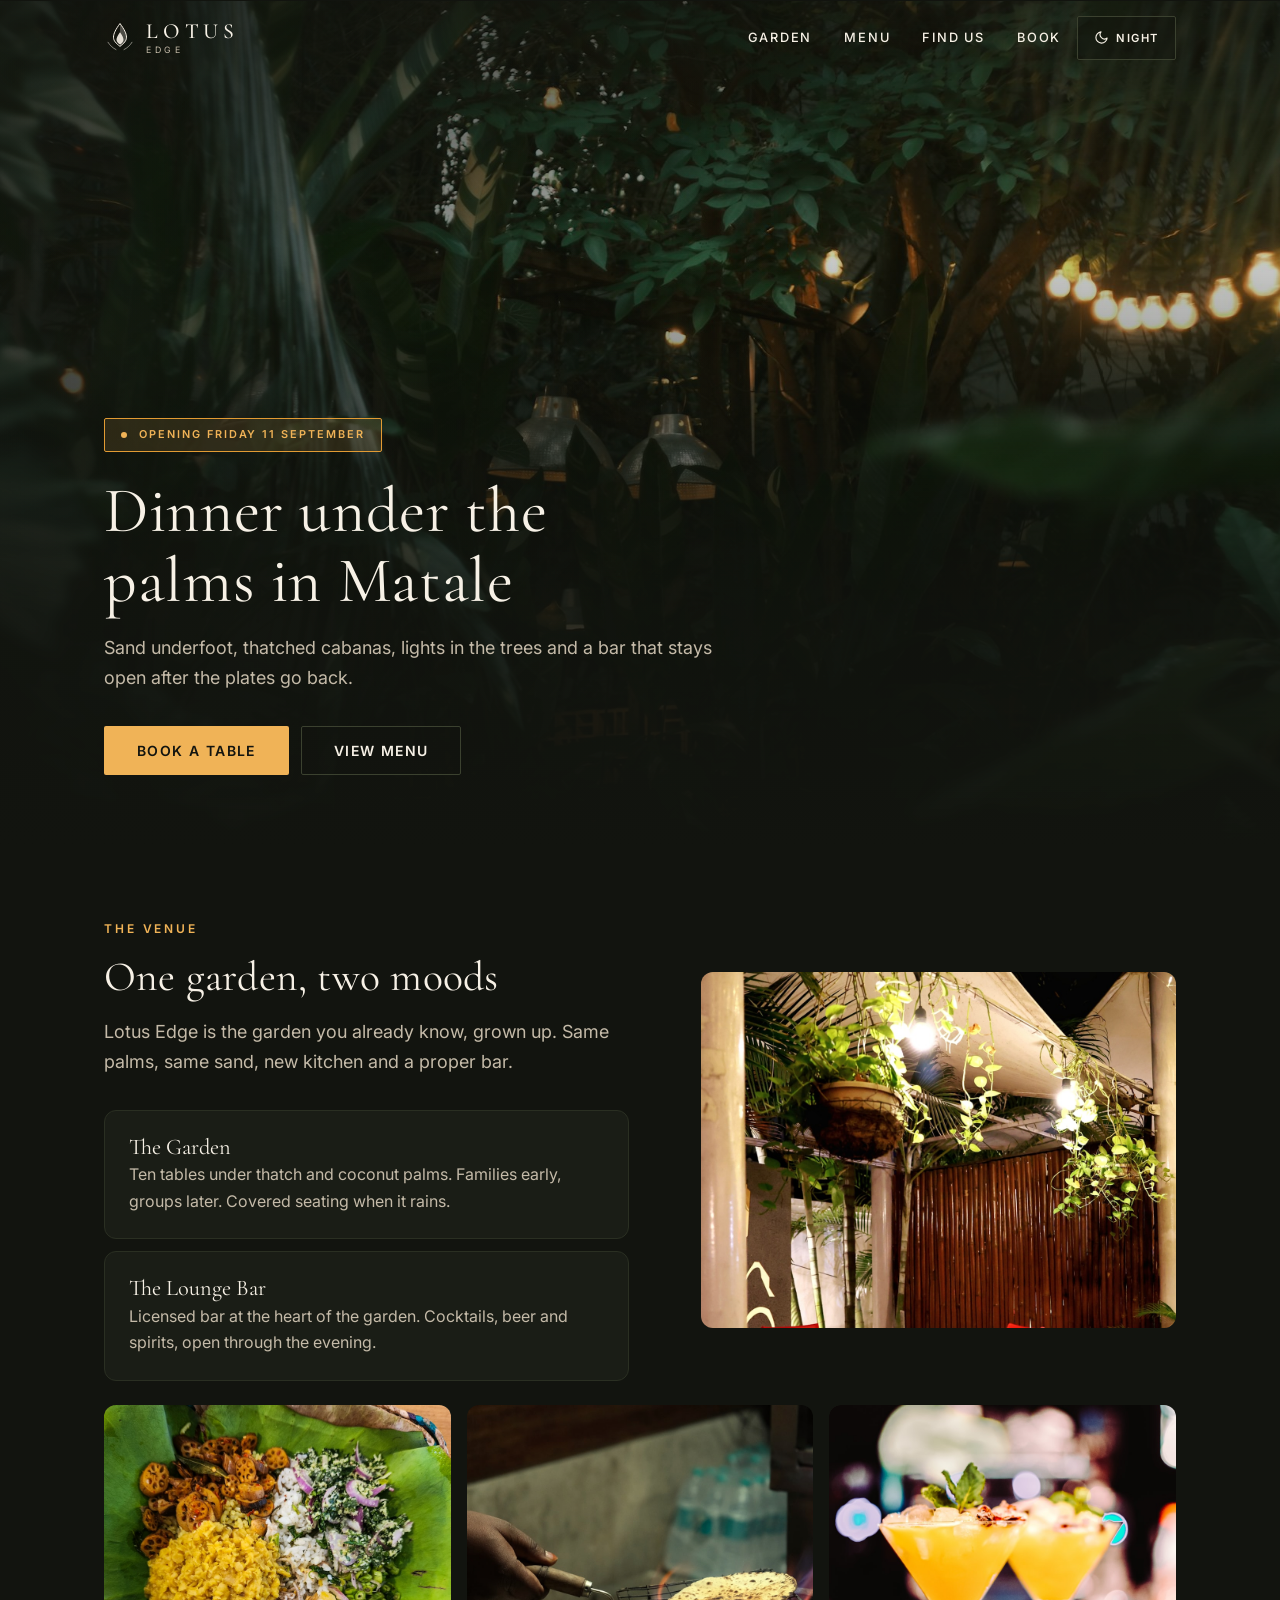
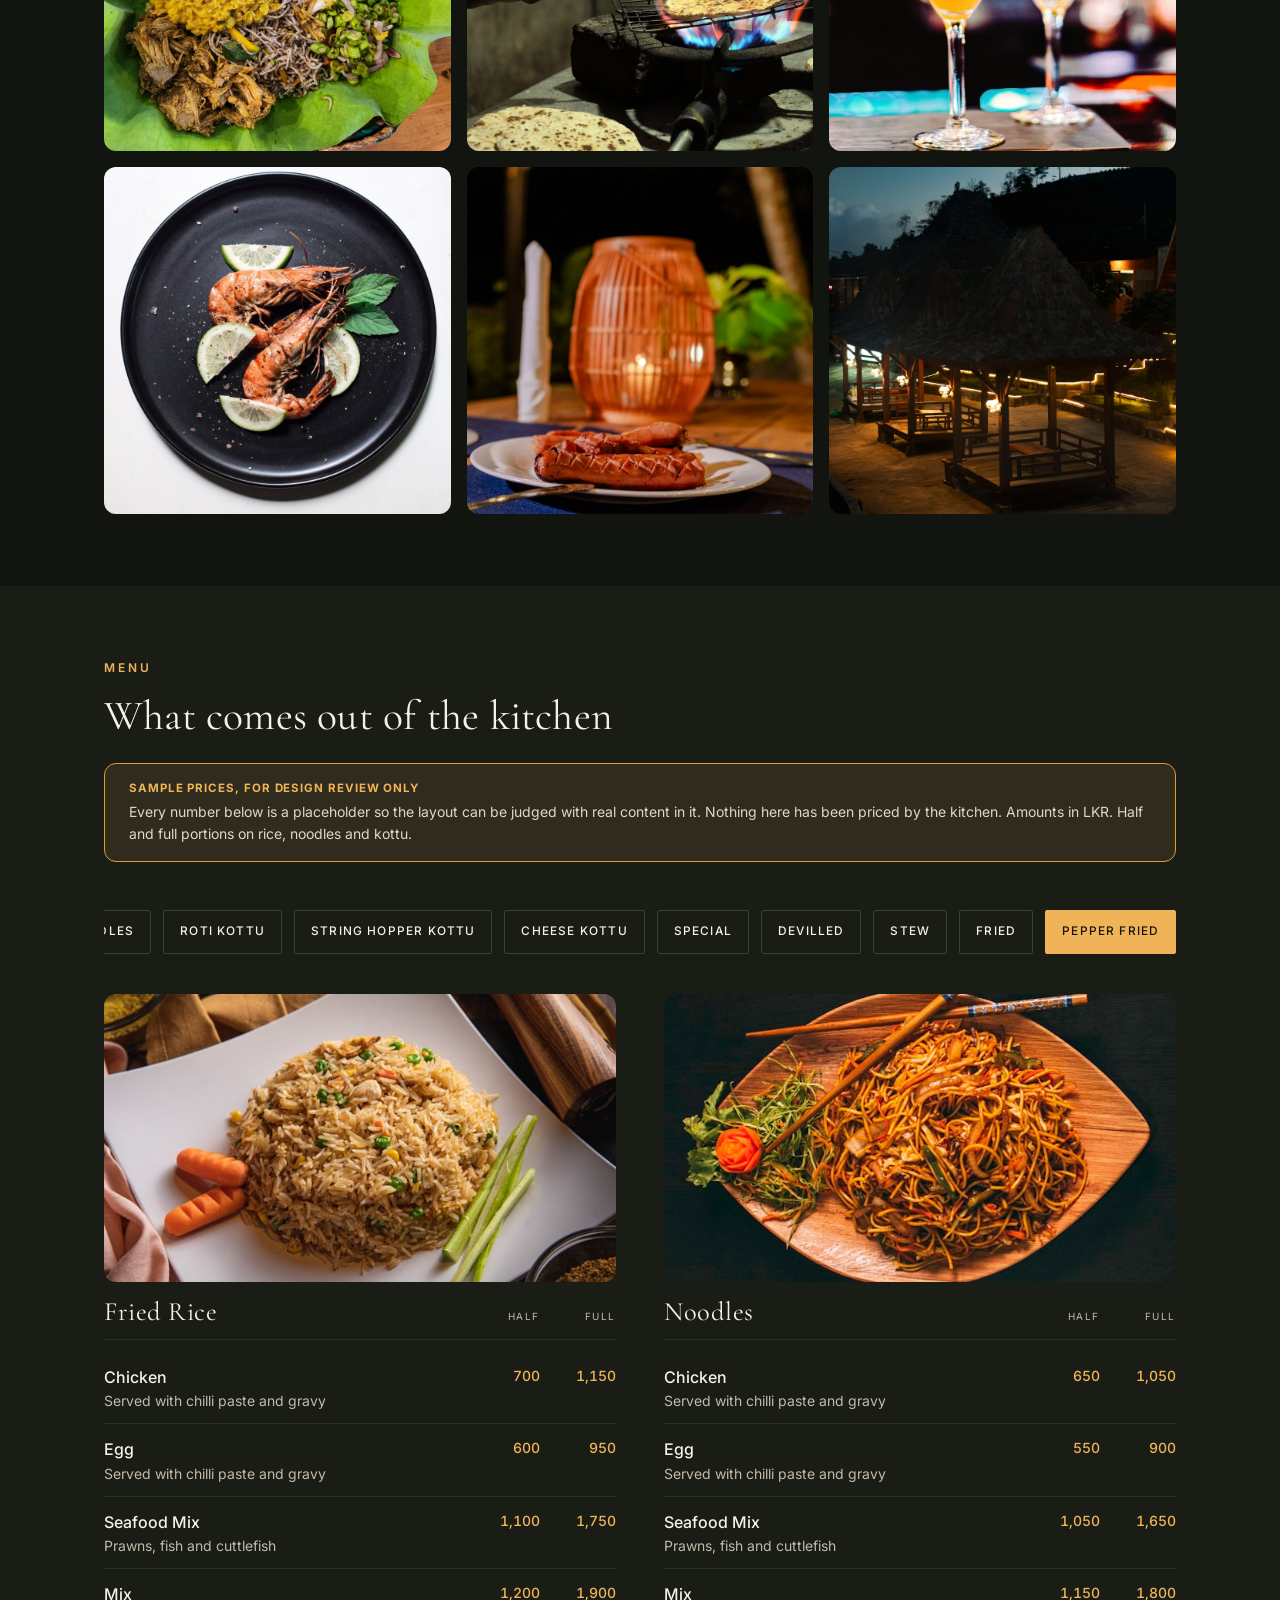
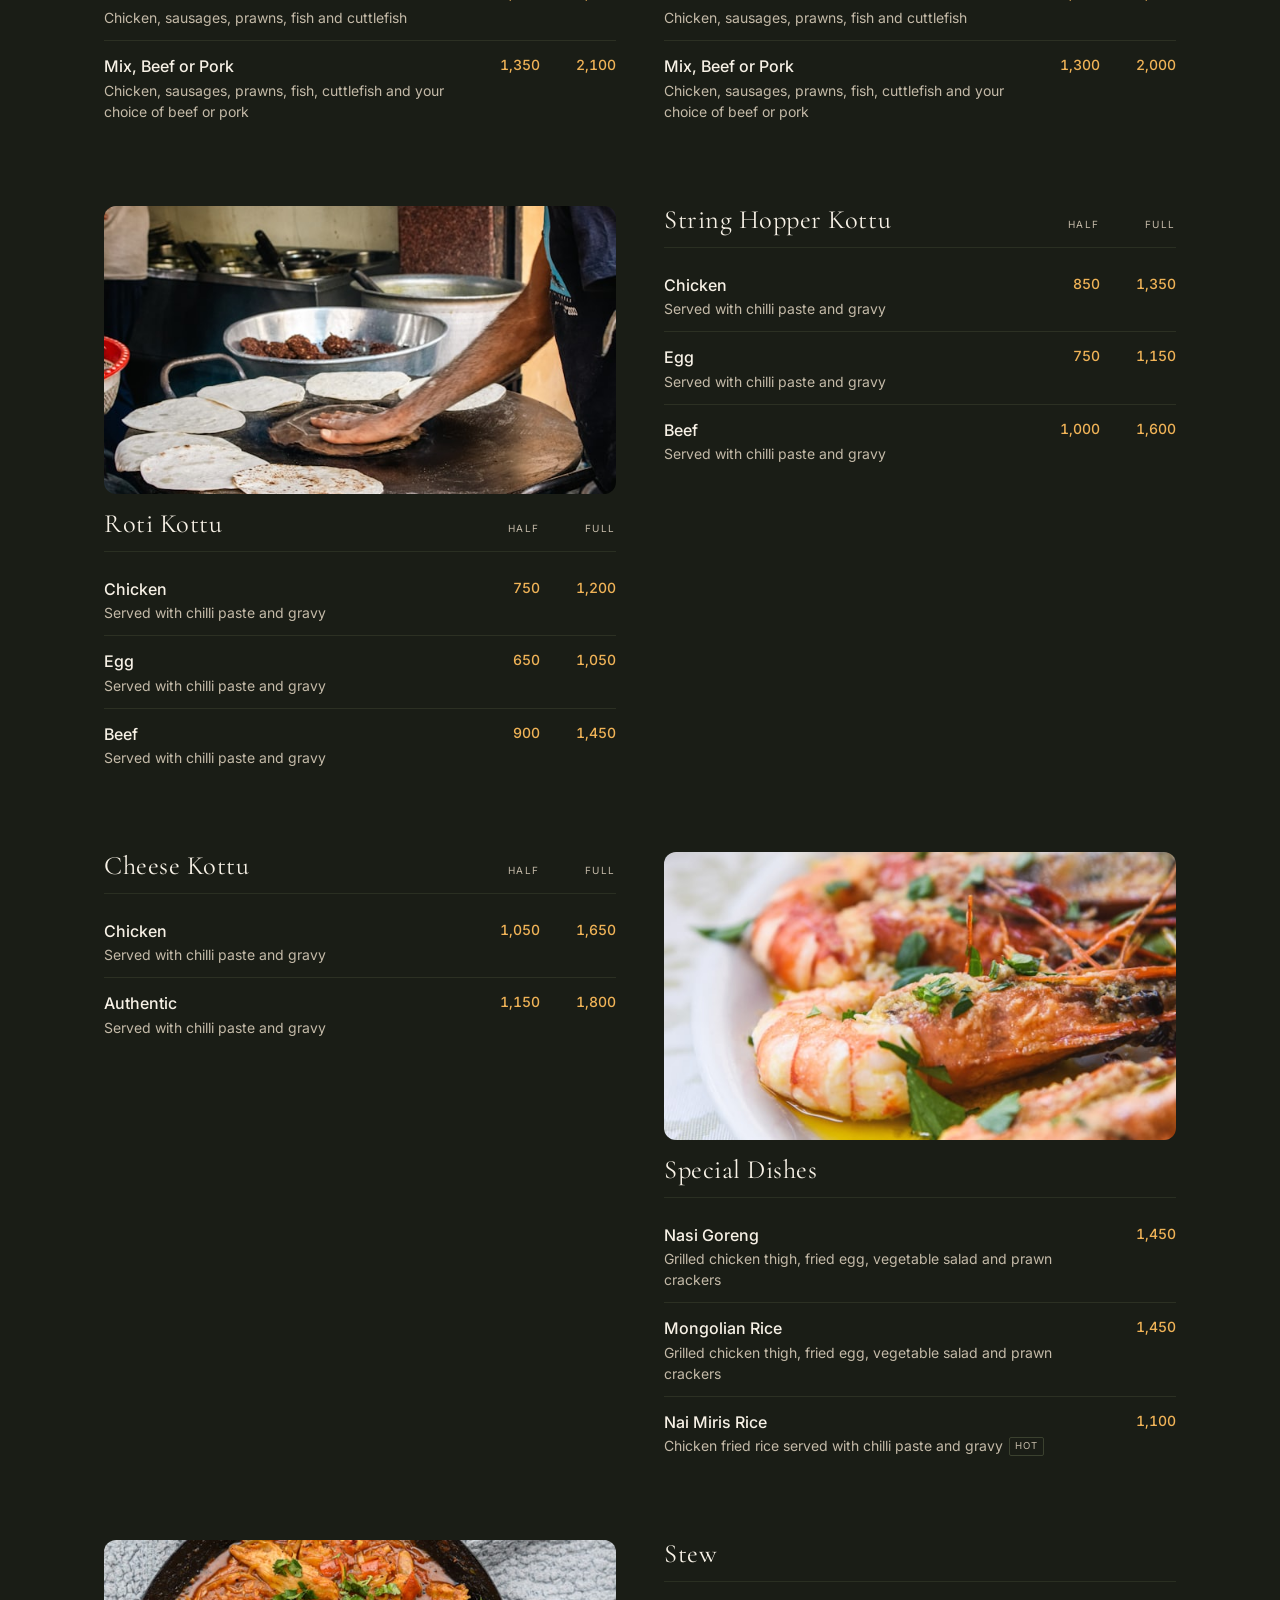
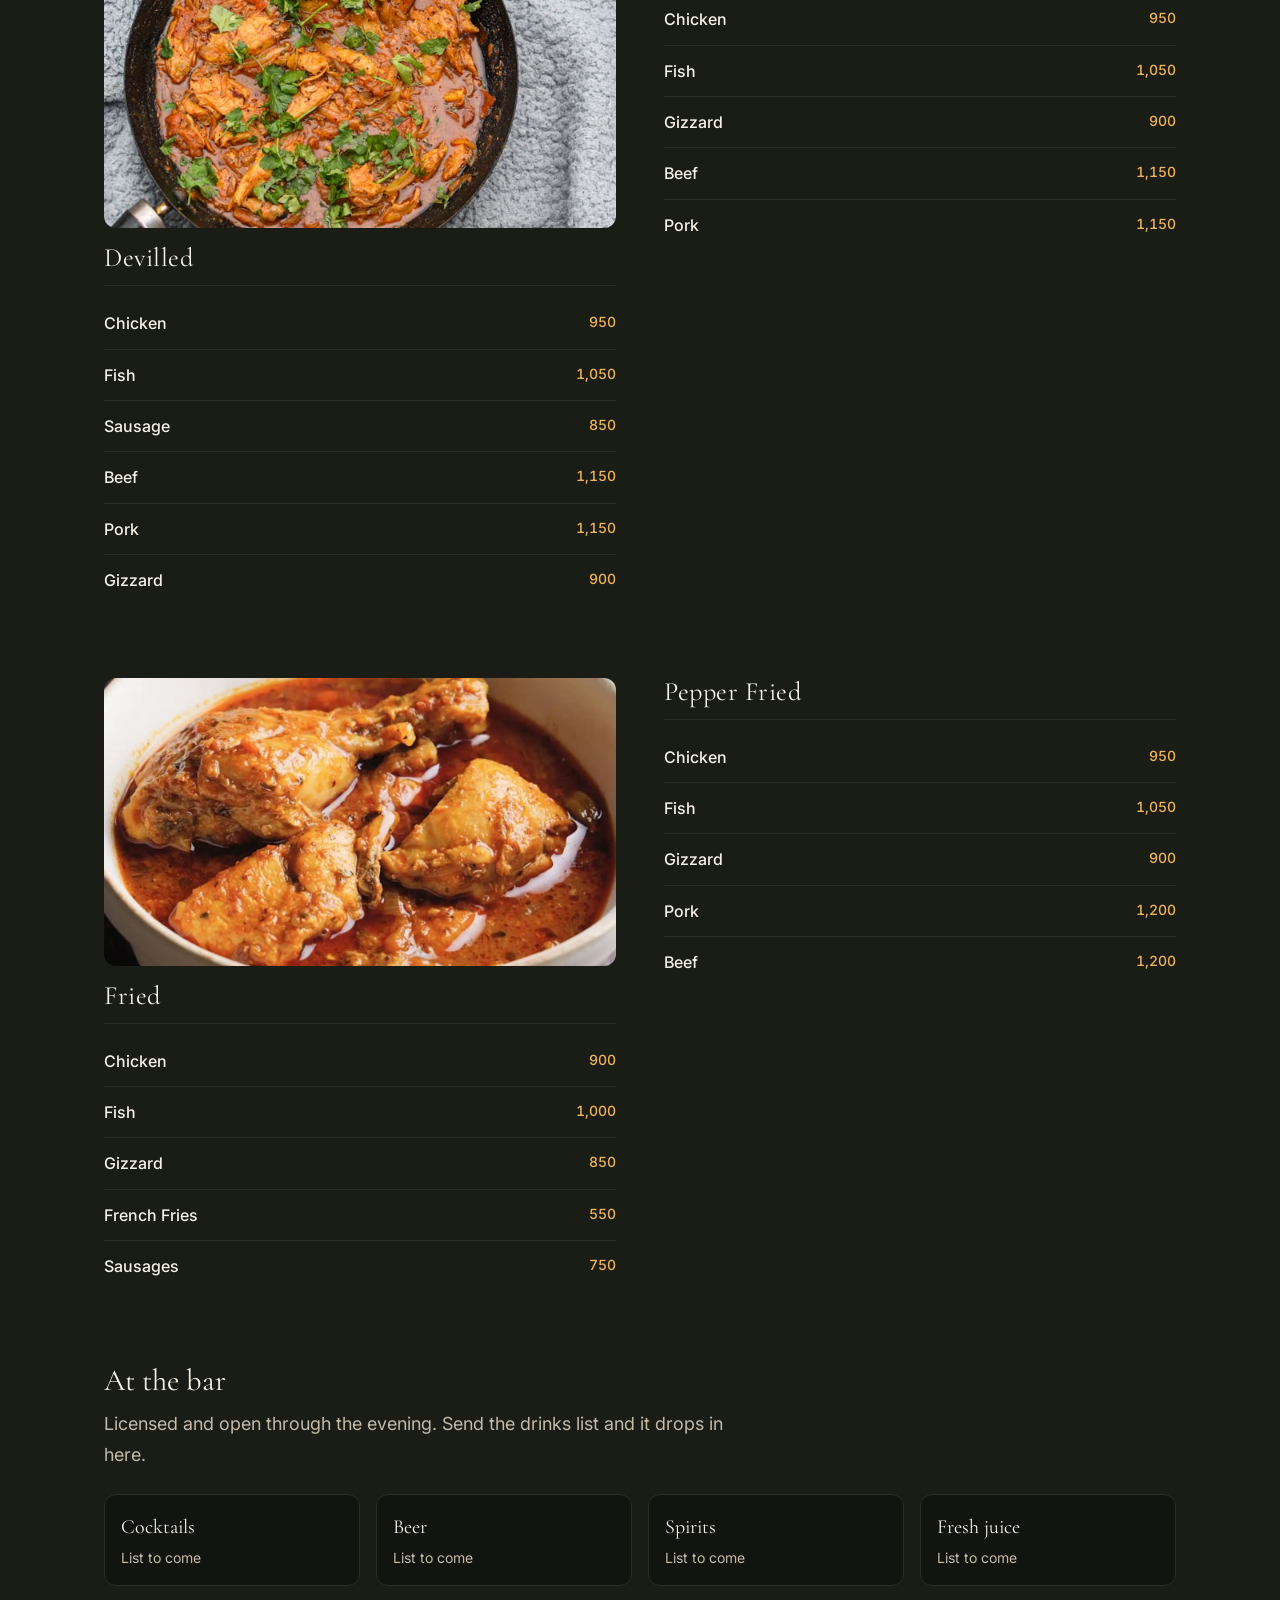
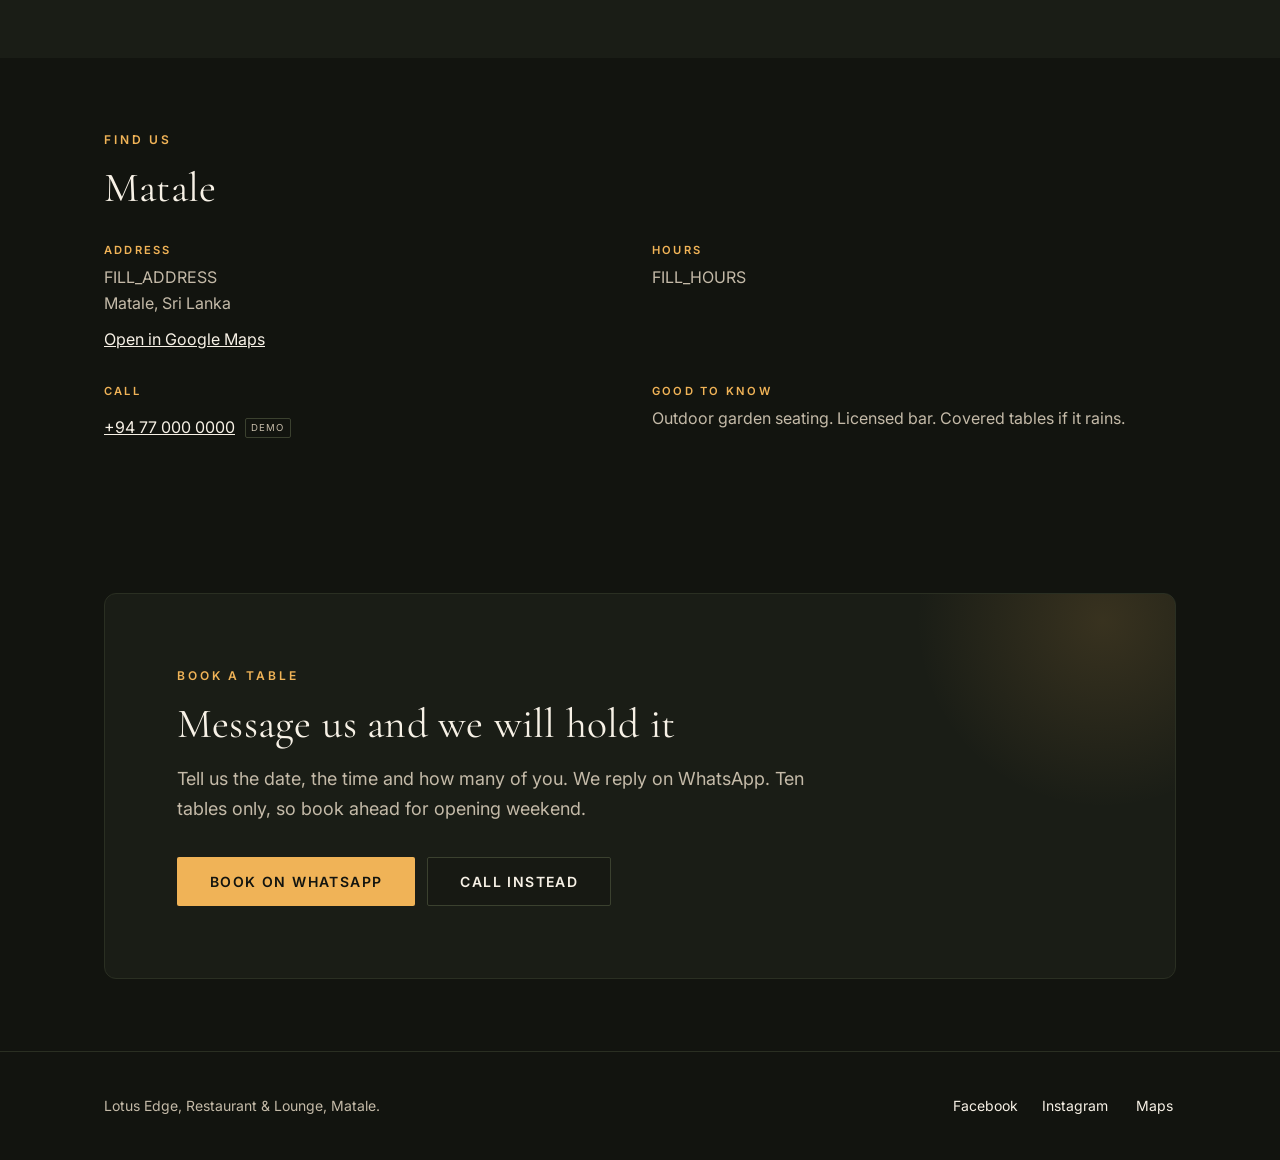
==== index.html @ c80b12c2 "Return to the warm night palette, keep the signboard structure Shashika compared the deployed slate " ====
<!doctype html>
<html lang="en">
<head>
<meta charset="utf-8">
<meta name="viewport" content="width=device-width, initial-scale=1">

<!--
=====================================================================
LOTUS EDGE - Restaurant & Lounge, Matale
One static HTML file. No build step, no dependencies.

PALETTE is the venue after dark: warm near-black ground, sand white type,
amber accent matched to the festoon lights in the garden. STRUCTURE comes
from the signboard: wide tracking, the stacked Lotus / Edge lockup, thin
rules. The cool slate version of this palette was tried and rejected, it
desaturated the green photography and read dull against it.

DEMO CONTENT. Replace before launch:
  SAMPLE PRICES  every number in the menu is invented for this design review
                 and is labelled as such on the page. Replace with the real
                 price list, or the client will assume we set them.
  DEMO photos    images/*.jpg are Unsplash stock
  LOGO           inline SVG below is redrawn from the signboard photo, not
                 the real vector. Ask the sign maker for the AI or SVG file.
  DEMO phone     +94 77 000 0000  (search: 770000000)
  FILL_ADDRESS  FILL_MAPS_URL  FILL_HOURS  FILL_DOMAIN
  FILL drinks    bar section has categories only
  JSON-LD at the end of the file is commented out on purpose. Uncomment only
  when address, phone and hours are real.
=====================================================================
-->

<title>Lotus Edge | Restaurant &amp; Lounge in Matale</title>
<meta name="description" content="Garden dining and a licensed lounge bar in Matale. Kottu, fried rice, devilled dishes and cocktails under the palms. Opening 11 September.">
<link rel="canonical" href="https://FILL_DOMAIN/">

<meta property="og:type" content="restaurant">
<meta property="og:title" content="Lotus Edge | Restaurant &amp; Lounge in Matale">
<meta property="og:description" content="Garden dining and a licensed lounge bar in Matale. Kottu, fried rice, devilled dishes and cocktails under the palms. Opening 11 September.">
<meta property="og:url" content="https://FILL_DOMAIN/">
<meta property="og:image" content="https://FILL_DOMAIN/images/og.jpg">
<meta property="og:image:width" content="1200">
<meta property="og:image:height" content="630">
<meta name="twitter:card" content="summary_large_image">
<meta name="theme-color" content="#12140F">

<link rel="preconnect" href="https://fonts.googleapis.com">
<link rel="preconnect" href="https://fonts.gstatic.com" crossorigin>
<link rel="preload" as="image" href="images/hero-night-m.jpg" media="(max-width:719px)" fetchpriority="high">
<link rel="preload" as="image" href="images/hero-night.jpg" media="(min-width:720px)" fetchpriority="high">
<link href="https://fonts.googleapis.com/css2?family=Cormorant+Garamond:wght@300;400;500&family=Inter:wght@400;500;600&display=swap" rel="stylesheet">

<script>document.documentElement.className="js"</script>

<style>
/* =============================================================
   TOKENS. Sampled from the Lotus Edge signboard: slate ground,
   white type, thin rules, wide tracking. Champagne is the single
   accent and appears only where something is clickable.
   ============================================================= */
:root{
  --slate-900:#12140F;
  --slate-850:#1A1D16;
  --slate-800:#20241B;
  --slate-700:#2A2F22;
  --slate-600:#3B412F;

  --white-50:#F7F1E6;
  --white-200:#E3D7C2;
  --muted:#C4BAA8;

  --gold-300:#F0B357;
  --gold-400:#E29B33;
  --leaf-400:#6FA982;

  --ink:var(--white-50);
  --accent:var(--gold-300);

  --step--1:0.875rem;
  --step-0:1rem;
  --step-1:1.125rem;
  --step-2:1.5rem;
  --step-3:2rem;
  --step-4:2.6rem;
  --step-5:4rem;

  --s-1:0.5rem;  --s-2:0.75rem; --s-3:1rem;
  --s-4:1.5rem;  --s-5:2rem;    --s-6:3rem;  --s-7:4.5rem;

  --wrap:1120px;
  --radius:12px;
  --tap:44px;
  --bar:60px;

  --font-display:"Cormorant Garamond",Georgia,"Times New Roman",serif;
  --font-body:"Inter",system-ui,-apple-system,"Segoe UI",sans-serif;
  --ease:cubic-bezier(.22,.61,.36,1);
}
html[data-mode="day"]{--accent:var(--leaf-400)}

*,*::before,*::after{box-sizing:border-box}
html{-webkit-text-size-adjust:100%;scroll-behavior:smooth}
body{
  margin:0;background:var(--slate-900);color:var(--ink);
  font-family:var(--font-body);font-size:var(--step-0);line-height:1.65;
  overflow-x:hidden;padding-bottom:var(--bar);-webkit-font-smoothing:antialiased;
}
@media(min-width:900px){body{padding-bottom:0}}
img{max-width:100%;height:auto;display:block}
h1,h2,h3{font-family:var(--font-display);font-weight:400;line-height:1.1;margin:0}
p{margin:0}
a{color:var(--gold-300)}
[hidden]{display:none!important}
.vh{position:absolute;width:1px;height:1px;overflow:hidden;clip:rect(0 0 0 0);white-space:nowrap}

.wrap{width:100%;max-width:var(--wrap);margin-inline:auto;padding-inline:var(--s-4)}
.section{padding-block:var(--s-6)}
@media(min-width:768px){.section{padding-block:var(--s-7)}}

.eyebrow{
  font-size:0.75rem;letter-spacing:.24em;text-transform:uppercase;
  color:var(--accent);margin-bottom:var(--s-3);font-weight:600;
  transition:color .6s var(--ease);
}
.h-sec{font-size:var(--step-3);letter-spacing:.005em}
@media(min-width:768px){.h-sec{font-size:2.6rem}}
.lede{color:var(--muted);font-size:var(--step-1);max-width:58ch;line-height:1.7}

a:focus-visible,button:focus-visible{outline:2px solid var(--gold-300);outline-offset:3px;border-radius:6px}
.skip{position:absolute;left:-9999px;top:0;background:var(--gold-300);color:var(--slate-900);padding:var(--s-2) var(--s-3);z-index:100;font-weight:600}
.skip:focus{left:var(--s-3);top:var(--s-3)}

/* ---------- buttons ---------- */
.btn{
  display:inline-flex;align-items:center;justify-content:center;gap:var(--s-2);
  min-height:48px;padding:var(--s-2) var(--s-5);border-radius:2px;
  text-decoration:none;font-weight:600;font-size:var(--step--1);
  letter-spacing:.1em;text-transform:uppercase;
  border:1px solid transparent;cursor:pointer;
  transition:background .25s var(--ease),border-color .25s var(--ease),color .25s var(--ease),transform .25s var(--ease);
}
.btn:hover{transform:translateY(-2px)}
.btn-primary{background:var(--gold-300);color:var(--slate-900)}
.btn-primary:hover{background:var(--gold-400)}
.btn-ghost{border-color:var(--slate-600);color:var(--ink);background:rgba(18,20,15,.4)}
.btn-ghost:hover{border-color:var(--gold-300);color:var(--gold-300)}

/* ---------- header ---------- */
.site-header{
  position:sticky;top:0;z-index:40;background:transparent;border-bottom:1px solid transparent;
  transition:background .35s var(--ease),border-color .35s var(--ease);
}
.site-header.stuck{background:rgba(18,20,15,.94);backdrop-filter:blur(12px);border-bottom-color:var(--slate-700)}
.site-header .wrap{display:flex;align-items:center;justify-content:space-between;min-height:64px;gap:var(--s-2)}
@media(min-width:768px){.site-header .wrap{min-height:76px}}

.brand{display:flex;align-items:center;gap:10px;min-height:var(--tap);text-decoration:none;color:var(--ink)}
.brand .mark{width:26px;height:26px;flex:none;color:var(--white-50)}
@media(min-width:768px){.brand .mark{width:32px;height:32px}}
.brand-type{display:flex;flex-direction:column;line-height:1}
.brand-type .n1{font-family:var(--font-display);font-size:1.15rem;font-weight:500;letter-spacing:.22em;text-transform:uppercase}
.brand-type .n2{font-size:.5rem;letter-spacing:.42em;text-transform:uppercase;color:var(--muted);margin-top:3px}
@media(min-width:768px){.brand-type .n1{font-size:1.35rem}.brand-type .n2{font-size:.55rem}}

.head-right{display:flex;align-items:center;gap:var(--s-3)}
.nav{display:none;gap:var(--s-5);align-items:center}
.nav a{color:var(--ink);text-decoration:none;font-size:.8rem;letter-spacing:.14em;text-transform:uppercase;font-weight:500;padding:var(--s-2) 0;position:relative}
.nav a::after{content:"";position:absolute;left:0;right:100%;bottom:0;height:1px;background:var(--gold-300);transition:right .35s var(--ease)}
.nav a:hover::after{right:0}
@media(min-width:900px){.nav{display:flex}}

.mode{
  display:inline-flex;align-items:center;gap:7px;min-height:var(--tap);
  padding:0 var(--s-3);border-radius:2px;border:1px solid var(--slate-600);
  background:rgba(18,20,15,.45);color:var(--ink);cursor:pointer;font:inherit;
  font-size:.7rem;font-weight:600;letter-spacing:.14em;text-transform:uppercase;
}
.mode:hover{border-color:var(--gold-300);color:var(--gold-300)}
.mode svg{width:15px;height:15px}
.mode .sun{display:none}
html[data-mode="day"] .mode .sun{display:block}
html[data-mode="day"] .mode .moon{display:none}

/* ---------- hero ---------- */
.hero{position:relative;min-height:100svh;display:flex;align-items:flex-end;overflow:hidden;isolation:isolate;margin-top:-64px;padding-top:64px}
@media(min-width:768px){.hero{min-height:94svh;margin-top:-76px;padding-top:76px}}
.hero-media{position:absolute;inset:0;z-index:-2}
.hero-media picture{position:absolute;inset:0}
.hero-media img{
  position:absolute;inset:0;width:100%;height:100%;object-fit:cover;
  opacity:0;transition:opacity 1.1s var(--ease);animation:kb 30s ease-out both;
}
html[data-mode="night"] .hero-media .n{opacity:1}
html[data-mode="day"]   .hero-media .d{opacity:1}
@keyframes kb{from{transform:scale(1.001)}to{transform:scale(1.08)}}
.hero-scrim{
  position:absolute;inset:0;z-index:-1;
  background:
    linear-gradient(180deg,rgba(18,20,15,.66) 0%,rgba(18,20,15,.22) 30%,rgba(18,20,15,.84) 72%,var(--slate-900) 100%),
    linear-gradient(90deg,rgba(18,20,15,.68) 0%,transparent 62%);
}
.lantern{position:absolute;inset:0;z-index:-1;pointer-events:none;opacity:0;transition:opacity .6s var(--ease);
  background:radial-gradient(340px 340px at var(--lx,50%) var(--ly,40%),rgba(240,179,87,.20),transparent 70%)}
@media(pointer:fine){.hero:hover .lantern{opacity:1}}

.hero-inner{padding-block:var(--s-6) calc(var(--s-5) + var(--bar));position:relative}
@media(min-width:900px){.hero-inner{padding-bottom:var(--s-7)}}
.hero h1{font-size:var(--step-4);max-width:16ch;font-weight:400;letter-spacing:.01em}
@media(min-width:768px){.hero h1{font-size:var(--step-5)}}
.hero .lede{margin-top:var(--s-3);font-size:var(--step-0)}
@media(min-width:768px){.hero .lede{font-size:var(--step-1)}}
.hero-actions{display:flex;flex-wrap:wrap;gap:var(--s-2);margin-top:var(--s-5)}
.hero-actions .btn{flex:1 1 auto;min-width:150px}
@media(min-width:520px){.hero-actions .btn{flex:0 0 auto}}

.badge{
  display:inline-flex;align-items:center;gap:var(--s-2);
  border:1px solid var(--gold-400);color:var(--gold-300);background:rgba(240,179,87,.13);
  padding:7px var(--s-3);font-size:.68rem;font-weight:600;letter-spacing:.18em;
  text-transform:uppercase;margin-bottom:var(--s-4);border-radius:2px;
}
.dot{width:6px;height:6px;border-radius:50%;background:var(--gold-300);flex:none;animation:pulse 2.6s ease-in-out infinite}
@keyframes pulse{0%,100%{opacity:1}50%{opacity:.35}}

.count{display:flex;gap:var(--s-5);margin-top:var(--s-5)}
.count b{display:block;font-family:var(--font-display);font-size:2.2rem;font-weight:500;line-height:1;font-variant-numeric:lining-nums tabular-nums;font-feature-settings:"lnum" 1}
.count span{font-size:.62rem;letter-spacing:.2em;text-transform:uppercase;color:var(--muted)}
html:not(.js) .count{display:none}

/* ---------- reveal ---------- */
.js [data-reveal]{opacity:0;transform:translateY(18px)}
.js [data-reveal].in{opacity:1;transform:none;transition:opacity .8s var(--ease),transform .8s var(--ease);transition-delay:calc(var(--i,0)*80ms)}

/* ---------- venue ---------- */
.split{display:grid;gap:var(--s-5)}
@media(min-width:900px){.split{grid-template-columns:1.05fr .95fr;align-items:center;gap:var(--s-7)}}
.zones{display:grid;gap:var(--s-2);margin-top:var(--s-5)}
.zone{background:var(--slate-850);border:1px solid var(--slate-700);border-radius:var(--radius);padding:var(--s-4);transition:border-color .3s var(--ease)}
.zone:hover{border-color:var(--slate-600)}
.zone h3{font-size:1.4rem;margin-bottom:2px}
.zone p{color:var(--muted);font-size:var(--step-0)}
.frame{border-radius:var(--radius);overflow:hidden;position:relative;background:var(--slate-800)}
.frame img{width:100%;aspect-ratio:4/3;object-fit:cover;transition:transform 1s var(--ease)}
@media(pointer:fine){.frame:hover img{transform:scale(1.04)}}

.gallery{display:grid;grid-template-columns:repeat(2,1fr);gap:var(--s-2);margin-top:var(--s-4)}
@media(min-width:768px){.gallery{grid-template-columns:repeat(3,1fr);gap:var(--s-3)}}
.gallery .frame img{aspect-ratio:1}

/* ---------- menu ---------- */
.pricebar{
  display:block;background:rgba(240,179,87,.10);border:1px solid var(--gold-400);
  border-radius:var(--radius);padding:var(--s-3) var(--s-4);
  color:var(--white-200);font-size:var(--step--1);margin-block:var(--s-4) var(--s-5);line-height:1.55;
}
.pricebar strong{color:var(--gold-300);letter-spacing:.08em;text-transform:uppercase;font-size:.72rem;display:block;margin-bottom:3px}

.menu-nav{
  position:sticky;top:64px;z-index:20;display:flex;gap:var(--s-2);overflow-x:auto;
  padding:var(--s-3) 0;margin-bottom:var(--s-4);scrollbar-width:none;
  background:linear-gradient(180deg,var(--slate-850) 74%,transparent);
}
@media(min-width:768px){.menu-nav{top:76px}}
.menu-nav::-webkit-scrollbar{display:none}
.menu-nav a{
  flex:none;min-height:var(--tap);display:inline-flex;align-items:center;padding:0 var(--s-3);
  border:1px solid var(--slate-600);border-radius:2px;color:var(--ink);text-decoration:none;
  font-size:.74rem;font-weight:500;letter-spacing:.1em;text-transform:uppercase;white-space:nowrap;
  transition:background .25s var(--ease),color .25s var(--ease),border-color .25s var(--ease);
}
.menu-nav a.active{background:var(--gold-300);border-color:var(--gold-300);color:var(--slate-900)}

.menu-grid{display:grid;gap:var(--s-6)}
@media(min-width:768px){.menu-grid{grid-template-columns:repeat(2,1fr);gap:var(--s-7) var(--s-6)}}
.course{scroll-margin-top:130px}
.course-photo{border-radius:var(--radius);overflow:hidden;margin-bottom:var(--s-3);background:var(--slate-800)}
.course-photo img{width:100%;aspect-ratio:16/9;object-fit:cover}
.course-head{display:flex;align-items:baseline;justify-content:space-between;gap:var(--s-3);border-bottom:1px solid var(--slate-700);padding-bottom:var(--s-2);margin-bottom:var(--s-2)}
.course-head h3{font-size:1.65rem;color:var(--ink);letter-spacing:.02em}
.portions{display:flex;gap:var(--s-3);font-size:.62rem;color:var(--muted);letter-spacing:.16em;text-transform:uppercase;flex:none}
.portions span{width:60px;text-align:right}

.dish{display:grid;grid-template-columns:1fr auto;gap:2px var(--s-3);padding:var(--s-2) 0;border-bottom:1px solid rgba(59,65,47,.55)}
.dish:last-child{border-bottom:0}
.dish-name{font-weight:500;font-size:var(--step-0)}
.dish-desc{grid-column:1/2;color:var(--muted);font-size:var(--step--1);line-height:1.5}
.dish-prices{display:flex;gap:var(--s-3);align-items:baseline}
.price{width:60px;text-align:right;color:var(--gold-300);font-variant-numeric:lining-nums tabular-nums;font-size:var(--step--1);font-weight:500}
.price:empty::after{content:"\2013";color:var(--slate-600)}
.tag{display:inline-block;font-size:.6rem;letter-spacing:.12em;text-transform:uppercase;border:1px solid var(--slate-600);border-radius:2px;padding:1px 5px;color:var(--muted);margin-left:6px;vertical-align:2px}

.bar-cats{display:grid;grid-template-columns:repeat(2,1fr);gap:var(--s-2);margin-top:var(--s-4)}
@media(min-width:768px){.bar-cats{grid-template-columns:repeat(4,1fr);gap:var(--s-3)}}
.bar-cat{border:1px solid var(--slate-700);border-radius:var(--radius);padding:var(--s-3);background:var(--slate-900)}
.bar-cat h4{margin:0 0 2px;font-family:var(--font-display);font-size:1.25rem;font-weight:400}
.bar-cat p{color:var(--muted);font-size:var(--step--1)}

/* ---------- visit ---------- */
.facts{display:grid;gap:var(--s-4);margin-top:var(--s-5)}
@media(min-width:640px){.facts{grid-template-columns:repeat(2,1fr)}}
.fact h3{font-size:.7rem;letter-spacing:.2em;text-transform:uppercase;color:var(--accent);margin-bottom:var(--s-1);font-family:var(--font-body);font-weight:600;transition:color .6s var(--ease)}
.fact p{color:var(--muted)}
.fact a{color:var(--ink);display:inline-flex;align-items:center;min-height:var(--tap)}

/* ---------- book ---------- */
.book{background:var(--slate-850);border:1px solid var(--slate-700);border-radius:var(--radius);padding:var(--s-5);position:relative;overflow:hidden}
@media(min-width:768px){.book{padding:var(--s-7)}}
.book::before{content:"";position:absolute;inset:-45% -12% auto auto;width:400px;height:400px;background:radial-gradient(circle,rgba(240,179,87,.14),transparent 66%);pointer-events:none}

/* ---------- footer ---------- */
.site-footer{border-top:1px solid var(--slate-700);padding-block:var(--s-5);color:var(--muted);font-size:var(--step--1)}
.site-footer .wrap{display:flex;flex-wrap:wrap;gap:var(--s-3);justify-content:space-between;align-items:center}
.socials{display:flex;gap:var(--s-4)}
.socials a{min-height:var(--tap);min-width:var(--tap);display:inline-flex;align-items:center;justify-content:center;color:var(--ink);text-decoration:none;font-size:var(--step--1)}
.socials a:hover{color:var(--gold-300)}

/* ---------- mobile action bar ---------- */
.actionbar{position:fixed;left:0;right:0;bottom:0;z-index:50;display:grid;grid-template-columns:1fr 1fr;gap:1px;background:var(--slate-700);border-top:1px solid var(--slate-700)}
.actionbar a{min-height:var(--bar);display:flex;align-items:center;justify-content:center;background:var(--slate-850);color:var(--ink);text-decoration:none;font-weight:600;font-size:.74rem;letter-spacing:.12em;text-transform:uppercase}
.actionbar a.primary{background:var(--gold-300);color:var(--slate-900)}
@media(min-width:900px){.actionbar{display:none}}

@media(prefers-reduced-motion:reduce){
  html{scroll-behavior:auto}
  *,*::before,*::after{animation:none!important;transition:none!important}
  .js [data-reveal]{opacity:1;transform:none}
  .lantern{display:none}
}
</style>
</head>
<body>

<a class="skip" href="#main">Skip to content</a>

<header class="site-header" id="header">
  <div class="wrap">
    <a class="brand" href="#top" aria-label="Lotus Edge, home">
      <!-- LOGO redrawn from the signboard photo. Replace with the real vector file. -->
      <svg class="mark" viewBox="0 0 64 64" fill="none" aria-hidden="true">
        <path d="M32 3c8.5 11.6 13 20.3 13 27.4 0 6.9-4.6 12-13 18.3-8.4-6.3-13-11.4-13-18.3C19 23.3 23.5 14.6 32 3Z" stroke="currentColor" stroke-width="2" stroke-linejoin="round"/>
        <path d="M32 3c8.5 11.6 13 20.3 13 27.4 0 6.9-4.6 12-13 18.3V3Z" fill="currentColor" opacity=".26"/>
        <path d="M32 20.5c4.6 6.3 7 11 7 14.8 0 3.7-2.5 6.5-7 9.9-4.5-3.4-7-6.2-7-9.9 0-3.8 2.4-8.5 7-14.8Z" fill="currentColor" opacity=".9"/>
        <path d="M8 40.5c4 6.5 9.4 11.4 16 14.7M56 40.5c-4 6.5-9.4 11.4-16 14.7" stroke="currentColor" stroke-width="2" stroke-linecap="round" opacity=".5"/>
      </svg>
      <span class="brand-type"><span class="n1">Lotus</span><span class="n2">Edge</span></span>
    </a>

    <div class="head-right">
      <nav class="nav" aria-label="Primary">
        <a href="#venue">Garden</a>
        <a href="#menu">Menu</a>
        <a href="#visit">Find Us</a>
        <a href="#book">Book</a>
      </nav>
      <button class="mode" id="modeBtn" type="button" aria-pressed="false">
        <svg class="moon" viewBox="0 0 24 24" fill="none" stroke="currentColor" stroke-width="1.8" stroke-linecap="round" stroke-linejoin="round" aria-hidden="true"><path d="M21 12.8A9 9 0 1 1 11.2 3a7 7 0 0 0 9.8 9.8Z"/></svg>
        <svg class="sun" viewBox="0 0 24 24" fill="none" stroke="currentColor" stroke-width="1.8" stroke-linecap="round" aria-hidden="true"><circle cx="12" cy="12" r="4"/><path d="M12 2v2M12 20v2M2 12h2M20 12h2M4.9 4.9l1.4 1.4M17.7 17.7l1.4 1.4M19.1 4.9l-1.4 1.4M6.3 17.7l-1.4 1.4"/></svg>
        <span id="modeLabel">Night</span>
      </button>
    </div>
  </div>
</header>

<main id="main">

  <section class="hero" id="top">
    <div class="hero-media" aria-hidden="true">
      <picture>
        <source media="(max-width:719px)" srcset="images/hero-night-m.jpg">
        <img class="n" src="images/hero-night.jpg" alt="" width="1920" height="1200" fetchpriority="high">
      </picture>
      <picture>
        <source media="(max-width:719px)" srcset="images/hero-day-m.jpg">
        <img class="d" src="images/hero-day.jpg" alt="" width="1400" height="900" loading="lazy">
      </picture>
    </div>
    <div class="hero-scrim" aria-hidden="true"></div>
    <div class="lantern" id="lantern" aria-hidden="true"></div>

    <div class="wrap hero-inner">
      <p class="badge" data-reveal><span class="dot"></span> Opening Friday 11 September</p>
      <h1 data-reveal style="--i:1">
        <span data-night>Dinner under the palms in Matale</span>
        <span data-day hidden>Lunch under the palms in Matale</span>
      </h1>
      <p class="lede" data-reveal style="--i:2">
        <span data-night>Sand underfoot, thatched cabanas, lights in the trees and a bar that stays open after the plates go back.</span>
        <span data-day hidden>Sand underfoot, thatched cabanas and shade under the coconut palms. Kottu, rice and cold drinks, all of it outdoors.</span>
      </p>

      <div class="count" id="count" hidden aria-hidden="true">
        <div><b id="cd">0</b><span>Days</span></div>
        <div><b id="ch">0</b><span>Hours</span></div>
        <div><b id="cm">0</b><span>Min</span></div>
      </div>
      <p class="vh">Lotus Edge opens on Friday 11 September 2026.</p>

      <div class="hero-actions" data-reveal style="--i:3">
        <a class="btn btn-primary" href="#book">Book a table</a>
        <a class="btn btn-ghost" href="#menu">View menu</a>
      </div>
    </div>
  </section>

  <section class="section" id="venue">
    <div class="wrap">
      <div class="split">
        <div>
          <p class="eyebrow" data-reveal>The Venue</p>
          <h2 class="h-sec" data-reveal style="--i:1">One garden, two moods</h2>
          <p class="lede" style="margin-top:var(--s-3)" data-reveal>Lotus Edge is the garden you already know, grown up. Same palms, same sand, new kitchen and a proper bar.</p>
          <div class="zones">
            <div class="zone" data-reveal style="--i:1">
              <h3>The Garden</h3>
              <p>Ten tables under thatch and coconut palms. Families early, groups later. Covered seating when it rains.</p>
            </div>
            <div class="zone" data-reveal style="--i:2">
              <h3>The Lounge Bar</h3>
              <p>Licensed bar at the heart of the garden. Cocktails, beer and spirits, open through the evening.</p>
            </div>
          </div>
        </div>
        <div class="frame" data-reveal style="--i:2">
          <img src="images/venue-garden.jpg" alt="Thatched cabanas and timber tables in the garden, lights strung overhead" width="1200" height="900" loading="lazy">
        </div>
      </div>

      <div class="gallery">
        <div class="frame" data-reveal><img src="images/g-food.jpg" alt="Rice and curry served on a banana leaf" width="900" height="900" loading="lazy"></div>
        <div class="frame" data-reveal style="--i:1"><img src="images/g-wok.jpg" alt="The wok over open flame" width="900" height="900" loading="lazy"></div>
        <div class="frame" data-reveal style="--i:2"><img src="images/g-bar.jpg" alt="Two cocktails on the bar" width="900" height="900" loading="lazy"></div>
        <div class="frame" data-reveal style="--i:3"><img src="images/g-prawns.jpg" alt="Seafood served at the table" width="900" height="900" loading="lazy"></div>
        <div class="frame" data-reveal style="--i:4"><img src="images/g-table.jpg" alt="A table set for dinner with a lantern" width="900" height="900" loading="lazy"></div>
        <div class="frame" data-reveal style="--i:5"><img src="images/g-lights.jpg" alt="String lights over the garden after dark" width="900" height="900" loading="lazy"></div>
      </div>
    </div>
  </section>

  <section class="section" id="menu" style="background:var(--slate-850)">
    <div class="wrap">
      <p class="eyebrow" data-reveal>Menu</p>
      <h2 class="h-sec" data-reveal style="--i:1">What comes out of the kitchen</h2>

      <p class="pricebar" data-reveal style="--i:2">
        <strong>Sample prices, for design review only</strong>
        Every number below is a placeholder so the layout can be judged with real content in it.
        Nothing here has been priced by the kitchen. Amounts in LKR. Half and full portions on rice, noodles and kottu.
      </p>

      <nav class="menu-nav" id="menuNav" aria-label="Menu sections">
        <a href="#m-rice">Fried Rice</a>
        <a href="#m-noodles">Noodles</a>
        <a href="#m-roti">Roti Kottu</a>
        <a href="#m-sh">String Hopper Kottu</a>
        <a href="#m-cheese">Cheese Kottu</a>
        <a href="#m-special">Special</a>
        <a href="#m-devilled">Devilled</a>
        <a href="#m-stew">Stew</a>
        <a href="#m-fried">Fried</a>
        <a href="#m-pepper">Pepper Fried</a>
      </nav>

      <div class="menu-grid">

        <div class="course" id="m-rice" data-reveal>
          <div class="course-photo"><img src="images/d-rice.jpg" alt="Fried rice served hot" width="640" height="480" loading="lazy"></div>
          <div class="course-head"><h3>Fried Rice</h3><div class="portions" aria-hidden="true"><span>Half</span><span>Full</span></div></div>
          <div class="dish"><div><div class="dish-name">Chicken</div><div class="dish-desc">Served with chilli paste and gravy</div></div><div class="dish-prices"><span class="price">700</span><span class="price">1,150</span></div></div>
          <div class="dish"><div><div class="dish-name">Egg</div><div class="dish-desc">Served with chilli paste and gravy</div></div><div class="dish-prices"><span class="price">600</span><span class="price">950</span></div></div>
          <div class="dish"><div><div class="dish-name">Seafood Mix</div><div class="dish-desc">Prawns, fish and cuttlefish</div></div><div class="dish-prices"><span class="price">1,100</span><span class="price">1,750</span></div></div>
          <div class="dish"><div><div class="dish-name">Mix</div><div class="dish-desc">Chicken, sausages, prawns, fish and cuttlefish</div></div><div class="dish-prices"><span class="price">1,200</span><span class="price">1,900</span></div></div>
          <div class="dish"><div><div class="dish-name">Mix, Beef or Pork</div><div class="dish-desc">Chicken, sausages, prawns, fish, cuttlefish and your choice of beef or pork</div></div><div class="dish-prices"><span class="price">1,350</span><span class="price">2,100</span></div></div>
        </div>

        <div class="course" id="m-noodles" data-reveal>
          <div class="course-photo"><img src="images/d-noodles.jpg" alt="Noodles tossed in the wok" width="640" height="480" loading="lazy"></div>
          <div class="course-head"><h3>Noodles</h3><div class="portions" aria-hidden="true"><span>Half</span><span>Full</span></div></div>
          <div class="dish"><div><div class="dish-name">Chicken</div><div class="dish-desc">Served with chilli paste and gravy</div></div><div class="dish-prices"><span class="price">650</span><span class="price">1,050</span></div></div>
          <div class="dish"><div><div class="dish-name">Egg</div><div class="dish-desc">Served with chilli paste and gravy</div></div><div class="dish-prices"><span class="price">550</span><span class="price">900</span></div></div>
          <div class="dish"><div><div class="dish-name">Seafood Mix</div><div class="dish-desc">Prawns, fish and cuttlefish</div></div><div class="dish-prices"><span class="price">1,050</span><span class="price">1,650</span></div></div>
          <div class="dish"><div><div class="dish-name">Mix</div><div class="dish-desc">Chicken, sausages, prawns, fish and cuttlefish</div></div><div class="dish-prices"><span class="price">1,150</span><span class="price">1,800</span></div></div>
          <div class="dish"><div><div class="dish-name">Mix, Beef or Pork</div><div class="dish-desc">Chicken, sausages, prawns, fish, cuttlefish and your choice of beef or pork</div></div><div class="dish-prices"><span class="price">1,300</span><span class="price">2,000</span></div></div>
        </div>

        <div class="course" id="m-roti" data-reveal>
          <div class="course-photo"><img src="images/d-kottu.jpg" alt="Kottu chopped on the hot plate" width="640" height="480" loading="lazy"></div>
          <div class="course-head"><h3>Roti Kottu</h3><div class="portions" aria-hidden="true"><span>Half</span><span>Full</span></div></div>
          <div class="dish"><div><div class="dish-name">Chicken</div><div class="dish-desc">Served with chilli paste and gravy</div></div><div class="dish-prices"><span class="price">750</span><span class="price">1,200</span></div></div>
          <div class="dish"><div><div class="dish-name">Egg</div><div class="dish-desc">Served with chilli paste and gravy</div></div><div class="dish-prices"><span class="price">650</span><span class="price">1,050</span></div></div>
          <div class="dish"><div><div class="dish-name">Beef</div><div class="dish-desc">Served with chilli paste and gravy</div></div><div class="dish-prices"><span class="price">900</span><span class="price">1,450</span></div></div>
        </div>

        <div class="course" id="m-sh" data-reveal>
          <div class="course-head"><h3>String Hopper Kottu</h3><div class="portions" aria-hidden="true"><span>Half</span><span>Full</span></div></div>
          <div class="dish"><div><div class="dish-name">Chicken</div><div class="dish-desc">Served with chilli paste and gravy</div></div><div class="dish-prices"><span class="price">850</span><span class="price">1,350</span></div></div>
          <div class="dish"><div><div class="dish-name">Egg</div><div class="dish-desc">Served with chilli paste and gravy</div></div><div class="dish-prices"><span class="price">750</span><span class="price">1,150</span></div></div>
          <div class="dish"><div><div class="dish-name">Beef</div><div class="dish-desc">Served with chilli paste and gravy</div></div><div class="dish-prices"><span class="price">1,000</span><span class="price">1,600</span></div></div>
        </div>

        <div class="course" id="m-cheese" data-reveal>
          <div class="course-head"><h3>Cheese Kottu</h3><div class="portions" aria-hidden="true"><span>Half</span><span>Full</span></div></div>
          <div class="dish"><div><div class="dish-name">Chicken</div><div class="dish-desc">Served with chilli paste and gravy</div></div><div class="dish-prices"><span class="price">1,050</span><span class="price">1,650</span></div></div>
          <div class="dish"><div><div class="dish-name">Authentic</div><div class="dish-desc">Served with chilli paste and gravy</div></div><div class="dish-prices"><span class="price">1,150</span><span class="price">1,800</span></div></div>
        </div>

        <div class="course" id="m-special" data-reveal>
          <div class="course-photo"><img src="images/d-seafood.jpg" alt="Grilled prawns plated" width="640" height="480" loading="lazy"></div>
          <div class="course-head"><h3>Special Dishes</h3></div>
          <div class="dish"><div><div class="dish-name">Nasi Goreng</div><div class="dish-desc">Grilled chicken thigh, fried egg, vegetable salad and prawn crackers</div></div><div class="dish-prices"><span class="price">1,450</span></div></div>
          <div class="dish"><div><div class="dish-name">Mongolian Rice</div><div class="dish-desc">Grilled chicken thigh, fried egg, vegetable salad and prawn crackers</div></div><div class="dish-prices"><span class="price">1,450</span></div></div>
          <div class="dish"><div><div class="dish-name">Nai Miris Rice</div><div class="dish-desc">Chicken fried rice served with chilli paste and gravy<span class="tag">Hot</span></div></div><div class="dish-prices"><span class="price">1,100</span></div></div>
        </div>

        <div class="course" id="m-devilled" data-reveal>
          <div class="course-photo"><img src="images/d-devilled.jpg" alt="Devilled dish, hot from the pan" width="640" height="480" loading="lazy"></div>
          <div class="course-head"><h3>Devilled</h3></div>
          <div class="dish"><div class="dish-name">Chicken</div><div class="dish-prices"><span class="price">950</span></div></div>
          <div class="dish"><div class="dish-name">Fish</div><div class="dish-prices"><span class="price">1,050</span></div></div>
          <div class="dish"><div class="dish-name">Sausage</div><div class="dish-prices"><span class="price">850</span></div></div>
          <div class="dish"><div class="dish-name">Beef</div><div class="dish-prices"><span class="price">1,150</span></div></div>
          <div class="dish"><div class="dish-name">Pork</div><div class="dish-prices"><span class="price">1,150</span></div></div>
          <div class="dish"><div class="dish-name">Gizzard</div><div class="dish-prices"><span class="price">900</span></div></div>
        </div>

        <div class="course" id="m-stew" data-reveal>
          <div class="course-head"><h3>Stew</h3></div>
          <div class="dish"><div class="dish-name">Chicken</div><div class="dish-prices"><span class="price">950</span></div></div>
          <div class="dish"><div class="dish-name">Fish</div><div class="dish-prices"><span class="price">1,050</span></div></div>
          <div class="dish"><div class="dish-name">Gizzard</div><div class="dish-prices"><span class="price">900</span></div></div>
          <div class="dish"><div class="dish-name">Beef</div><div class="dish-prices"><span class="price">1,150</span></div></div>
          <div class="dish"><div class="dish-name">Pork</div><div class="dish-prices"><span class="price">1,150</span></div></div>
        </div>

        <div class="course" id="m-fried" data-reveal>
          <div class="course-photo"><img src="images/d-fried.jpg" alt="Fried chicken in the pan" width="640" height="480" loading="lazy"></div>
          <div class="course-head"><h3>Fried</h3></div>
          <div class="dish"><div class="dish-name">Chicken</div><div class="dish-prices"><span class="price">900</span></div></div>
          <div class="dish"><div class="dish-name">Fish</div><div class="dish-prices"><span class="price">1,000</span></div></div>
          <div class="dish"><div class="dish-name">Gizzard</div><div class="dish-prices"><span class="price">850</span></div></div>
          <div class="dish"><div class="dish-name">French Fries</div><div class="dish-prices"><span class="price">550</span></div></div>
          <div class="dish"><div class="dish-name">Sausages</div><div class="dish-prices"><span class="price">750</span></div></div>
        </div>

        <div class="course" id="m-pepper" data-reveal>
          <div class="course-head"><h3>Pepper Fried</h3></div>
          <div class="dish"><div class="dish-name">Chicken</div><div class="dish-prices"><span class="price">950</span></div></div>
          <div class="dish"><div class="dish-name">Fish</div><div class="dish-prices"><span class="price">1,050</span></div></div>
          <div class="dish"><div class="dish-name">Gizzard</div><div class="dish-prices"><span class="price">900</span></div></div>
          <div class="dish"><div class="dish-name">Pork</div><div class="dish-prices"><span class="price">1,200</span></div></div>
          <div class="dish"><div class="dish-name">Beef</div><div class="dish-prices"><span class="price">1,200</span></div></div>
        </div>

      </div>

      <div style="margin-top:var(--s-7)" data-reveal>
        <h3 style="font-size:1.9rem">At the bar</h3>
        <p class="lede" style="margin-top:var(--s-2)">Licensed and open through the evening. Send the drinks list and it drops in here.</p>
        <div class="bar-cats">
          <div class="bar-cat"><h4>Cocktails</h4><p>List to come</p></div>
          <div class="bar-cat"><h4>Beer</h4><p>List to come</p></div>
          <div class="bar-cat"><h4>Spirits</h4><p>List to come</p></div>
          <div class="bar-cat"><h4>Fresh juice</h4><p>List to come</p></div>
        </div>
      </div>
    </div>
  </section>

  <section class="section" id="visit">
    <div class="wrap">
      <p class="eyebrow" data-reveal>Find Us</p>
      <h2 class="h-sec" data-reveal style="--i:1">Matale</h2>
      <div class="facts">
        <div class="fact" data-reveal style="--i:1">
          <h3>Address</h3>
          <p>FILL_ADDRESS<br>Matale, Sri Lanka</p>
          <p><a href="FILL_MAPS_URL">Open in Google Maps</a></p>
        </div>
        <div class="fact" data-reveal style="--i:2">
          <h3>Hours</h3>
          <p>FILL_HOURS</p>
        </div>
        <div class="fact" data-reveal style="--i:3">
          <h3>Call</h3>
          <p><a href="tel:+94770000000">+94 77 000 0000</a> <span class="tag">Demo</span></p>
        </div>
        <div class="fact" data-reveal style="--i:4">
          <h3>Good to know</h3>
          <p>Outdoor garden seating. Licensed bar. Covered tables if it rains.</p>
        </div>
      </div>
    </div>
  </section>

  <section class="section" id="book">
    <div class="wrap">
      <div class="book" data-reveal>
        <p class="eyebrow">Book a Table</p>
        <h2 class="h-sec">Message us and we will hold it</h2>
        <p class="lede" style="margin-top:var(--s-3)">Tell us the date, the time and how many of you. We reply on WhatsApp. Ten tables only, so book ahead for opening weekend.</p>
        <div class="hero-actions">
          <a class="btn btn-primary" href="https://wa.me/94770000000?text=Hi%20Lotus%20Edge%2C%20I%27d%20like%20to%20book%20a%20table.%20Date%3A%20%20Time%3A%20%20People%3A%20">Book on WhatsApp</a>
          <a class="btn btn-ghost" href="tel:+94770000000">Call instead</a>
        </div>
      </div>
    </div>
  </section>

</main>

<footer class="site-footer">
  <div class="wrap">
    <p>Lotus Edge, Restaurant &amp; Lounge, Matale.</p>
    <div class="socials">
      <a href="FILL_FACEBOOK">Facebook</a>
      <a href="FILL_INSTAGRAM">Instagram</a>
      <a href="FILL_MAPS_URL">Maps</a>
    </div>
  </div>
</footer>

<nav class="actionbar" aria-label="Quick actions">
  <a href="FILL_MAPS_URL">Directions</a>
  <a class="primary" href="https://wa.me/94770000000?text=Hi%20Lotus%20Edge%2C%20I%27d%20like%20to%20book%20a%20table.">Book a table</a>
</nav>

<script>
(function(){
  "use strict";
  var root=document.documentElement;
  var reduce=window.matchMedia("(prefers-reduced-motion: reduce)").matches;

  /* ---- day / night. Auto from the visitor's clock, manual choice wins. ---- */
  function apply(mode){
    root.setAttribute("data-mode",mode);
    var night=mode==="night";
    document.querySelectorAll("[data-night]").forEach(function(el){el.hidden=!night});
    document.querySelectorAll("[data-day]").forEach(function(el){el.hidden=night});
    var b=document.getElementById("modeBtn");
    if(b){b.setAttribute("aria-pressed",String(!night));
      b.setAttribute("aria-label",night?"Switch to the daytime view":"Switch to the evening view")}
    var l=document.getElementById("modeLabel");
    if(l)l.textContent=night?"Night":"Day";
  }
  var saved=null; try{saved=localStorage.getItem("le-mode")}catch(e){}
  var h=new Date().getHours();
  apply(saved||((h>=6&&h<18)?"day":"night"));

  var btn=document.getElementById("modeBtn");
  if(btn)btn.addEventListener("click",function(){
    var next=root.getAttribute("data-mode")==="night"?"day":"night";
    apply(next);
    try{localStorage.setItem("le-mode",next)}catch(e){}
  });

  /* ---- header ---- */
  var header=document.getElementById("header");
  var onScroll=function(){header.classList.toggle("stuck",window.scrollY>40)};
  onScroll(); addEventListener("scroll",onScroll,{passive:true});

  /* ---- reveals. Three layers so content is never gated behind an animation:
     on-screen shows at once, the observer handles the rest, and a timer
     un-hides everything if the observer never reports. ---- */
  var targets=document.querySelectorAll("[data-reveal]");
  function showAll(){[].forEach.call(targets,function(el){el.classList.add("in")})}
  if(reduce||!("IntersectionObserver" in window)){
    showAll();
  }else{
    var ioFired=false;
    var io=new IntersectionObserver(function(entries){
      ioFired=true;
      entries.forEach(function(en){
        if(en.isIntersecting){en.target.classList.add("in");io.unobserve(en.target)}
      });
    },{rootMargin:"0px 0px -10% 0px",threshold:.1});
    [].forEach.call(targets,function(el){
      io.observe(el);
      if(el.getBoundingClientRect().top<innerHeight*0.92)el.classList.add("in");
    });
    setTimeout(function(){if(!ioFired)showAll()},2000);
  }

  /* ---- menu scroll spy ---- */
  var nav=document.getElementById("menuNav");
  var courses=[].slice.call(document.querySelectorAll(".course"));
  if(nav&&courses.length&&"IntersectionObserver" in window){
    var links={};
    [].forEach.call(nav.querySelectorAll("a"),function(a){links[a.getAttribute("href").slice(1)]=a});
    var spy=new IntersectionObserver(function(entries){
      entries.forEach(function(en){
        if(!en.isIntersecting)return;
        var a=links[en.target.id];
        if(!a||a.classList.contains("active"))return;
        nav.querySelectorAll("a.active").forEach(function(x){x.classList.remove("active")});
        a.classList.add("active");
        nav.scrollTo({left:a.offsetLeft-nav.clientWidth/2+a.clientWidth/2,behavior:reduce?"auto":"smooth"});
      });
    },{rootMargin:"-42% 0px -50% 0px"});
    courses.forEach(function(c){spy.observe(c)});
  }

  /* ---- lantern, desktop pointers only ---- */
  if(!reduce&&window.matchMedia("(pointer:fine)").matches){
    var hero=document.querySelector(".hero"),lamp=document.getElementById("lantern"),tick=false;
    if(hero&&lamp)hero.addEventListener("mousemove",function(e){
      if(tick)return; tick=true;
      requestAnimationFrame(function(){
        var r=hero.getBoundingClientRect();
        lamp.style.setProperty("--lx",((e.clientX-r.left)/r.width*100)+"%");
        lamp.style.setProperty("--ly",((e.clientY-r.top)/r.height*100)+"%");
        tick=false;
      });
    },{passive:true});
  }

  /* ---- countdown. Sri Lanka is UTC+05:30. Hides itself after opening. ---- */
  var open=new Date("2026-09-11T17:00:00+05:30").getTime();
  var box=document.getElementById("count");
  function ticker(){
    var left=open-Date.now();
    if(left<=0){box.hidden=true;return}
    box.hidden=false;
    var m=Math.floor(left/60000);
    document.getElementById("cd").textContent=Math.floor(m/1440);
    document.getElementById("ch").textContent=Math.floor(m%1440/60);
    document.getElementById("cm").textContent=m%60;
  }
  if(box){ticker();setInterval(ticker,30000)}
})();
</script>

<!--
FILL AND UNCOMMENT BEFORE LAUNCH. Placeholder structured data is worse than none.
priceRange stays out until the real price list exists.

<script type="application/ld+json">
{
  "@context":"https://schema.org",
  "@type":"Restaurant",
  "name":"Lotus Edge",
  "description":"Garden restaurant and licensed lounge bar in Matale, Sri Lanka.",
  "url":"https://FILL_DOMAIN/",
  "telephone":"FILL",
  "servesCuisine":["Sri Lankan","Asian"],
  "acceptsReservations":"True",
  "hasMenu":"https://FILL_DOMAIN/#menu",
  "address":{"@type":"PostalAddress","streetAddress":"FILL_ADDRESS","addressLocality":"Matale","addressCountry":"LK"},
  "geo":{"@type":"GeoCoordinates","latitude":"FILL","longitude":"FILL"},
  "openingHoursSpecification":[{"@type":"OpeningHoursSpecification","dayOfWeek":["Monday"],"opens":"FILL","closes":"FILL"}],
  "image":["https://FILL_DOMAIN/images/og.jpg"]
}
</script>
-->

</body>
</html>
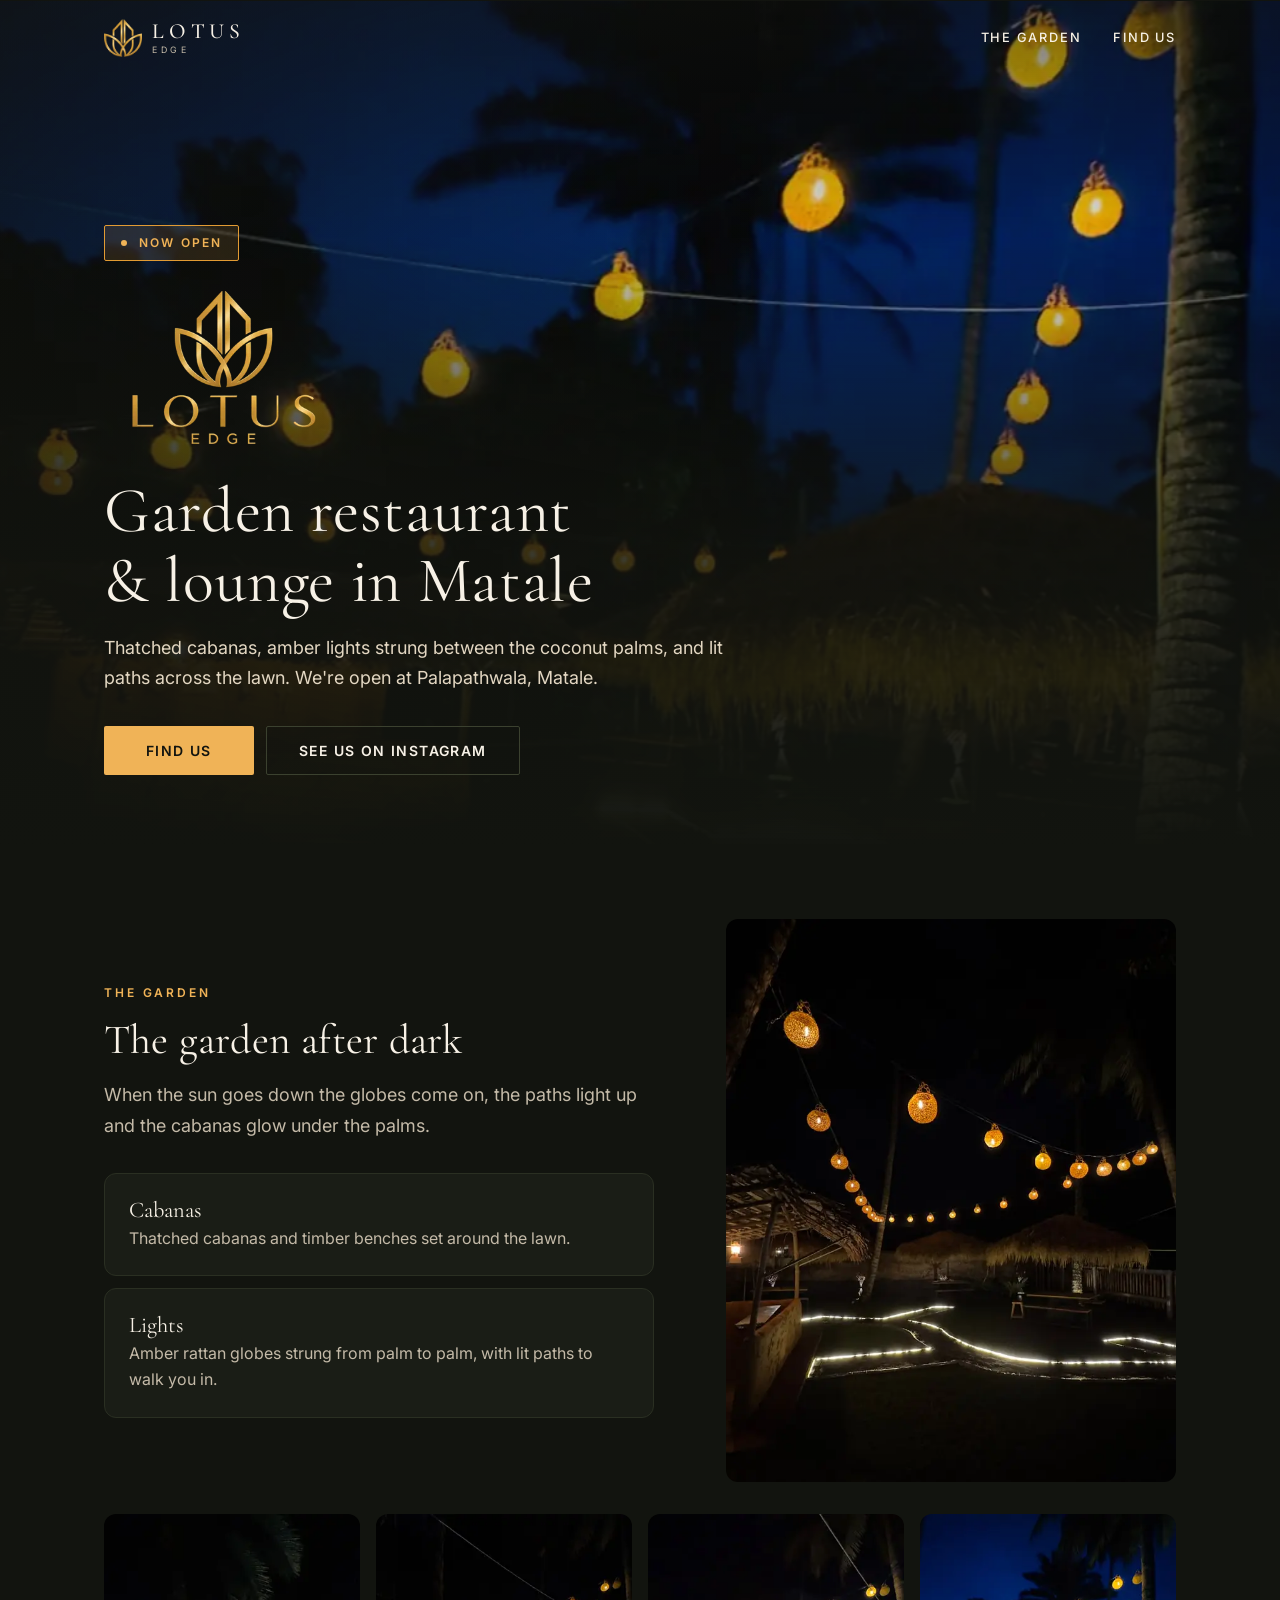
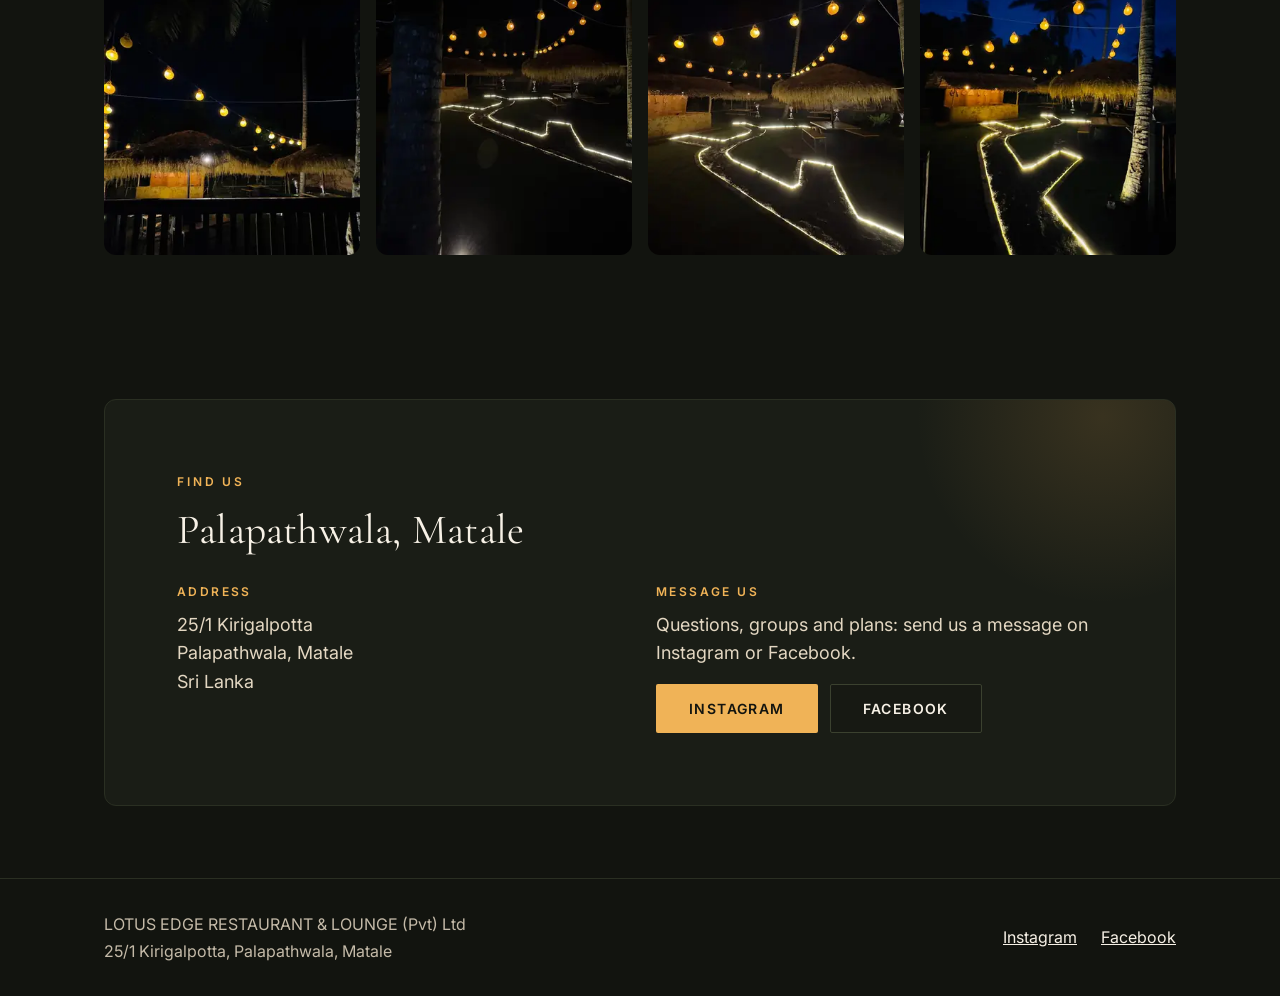
==== commit 81d96e04: "Ship the open-venue page with real photos, logo and structured data Lotus Edge has been trading sinc" ====
--- a/index.html
+++ b/index.html
@@ -1,62 +1,68 @@
 <!doctype html>
-<html lang="en">
+<html lang="en" data-mode="night">
 <head>
 <meta charset="utf-8">
 <meta name="viewport" content="width=device-width, initial-scale=1">
 
 <!--
 =====================================================================
-LOTUS EDGE - Restaurant & Lounge, Matale
+LOTUS EDGE - Restaurant & Lounge, Palapathwala, Matale
 One static HTML file. No build step, no dependencies.
+Images are built from the client originals by ../tools/build_images.py
+(kept outside this public repo).
 
 PALETTE is the venue after dark: warm near-black ground, sand white type,
-amber accent matched to the festoon lights in the garden. STRUCTURE comes
-from the signboard: wide tracking, the stacked Lotus / Edge lockup, thin
-rules. The cool slate version of this palette was tried and rejected, it
-desaturated the green photography and read dull against it.
-
-DEMO CONTENT. Replace before launch:
-  SAMPLE PRICES  every number in the menu is invented for this design review
-                 and is labelled as such on the page. Replace with the real
-                 price list, or the client will assume we set them.
-  DEMO photos    images/*.jpg are Unsplash stock
-  LOGO           inline SVG below is redrawn from the signboard photo, not
-                 the real vector. Ask the sign maker for the AI or SVG file.
-  DEMO phone     +94 77 000 0000  (search: 770000000)
-  FILL_ADDRESS  FILL_MAPS_URL  FILL_HOURS  FILL_DOMAIN
-  FILL drinks    bar section has categories only
-  JSON-LD at the end of the file is commented out on purpose. Uncomment only
-  when address, phone and hours are real.
+amber accent matched to the festoon lights. STRUCTURE comes from the
+signboard: wide tracking, stacked Lotus / Edge, thin rules. A cool slate
+version was built and rejected. Do not reopen it.
+
+TRUTH RULE. Everything on this page is confirmed by the client or visible
+in the venue photos. No menu, price, phone, hours or cuisine claim ships
+until it is real. Three commented slots take them when they arrive:
+  DIRECTIONS SLOT   one href, needs the venue's GPS pin
+  PHONE SLOT A/B/C  one block and two hrefs
+  MENU SLOT         paste the menu section, CSS is already in place
+Exact snippets for each live in Projects/LotusEdge/00-DISCOVERY.md,
+"Handover". Add telephone to the JSON-LD at the same time as the phone.
+
+DAY / NIGHT. The hero can swap photo and copy by the visitor's clock.
+Disabled until a real daytime photo exists: every venue photo is a night
+shot. Code path kept, see DAY_PHOTO in the script.
 =====================================================================
 -->
 
-<title>Lotus Edge | Restaurant &amp; Lounge in Matale</title>
-<meta name="description" content="Garden dining and a licensed lounge bar in Matale. Kottu, fried rice, devilled dishes and cocktails under the palms. Opening 11 September.">
-<link rel="canonical" href="https://FILL_DOMAIN/">
-
-<meta property="og:type" content="restaurant">
-<meta property="og:title" content="Lotus Edge | Restaurant &amp; Lounge in Matale">
-<meta property="og:description" content="Garden dining and a licensed lounge bar in Matale. Kottu, fried rice, devilled dishes and cocktails under the palms. Opening 11 September.">
-<meta property="og:url" content="https://FILL_DOMAIN/">
-<meta property="og:image" content="https://FILL_DOMAIN/images/og.jpg">
+<title>Lotus Edge | Garden Restaurant &amp; Lounge, Matale</title>
+<meta name="description" content="Lotus Edge is open at Palapathwala, Matale. A garden restaurant and lounge with thatched cabanas and lights strung between the coconut palms.">
+<link rel="canonical" href="https://lotusedge.lk/">
+
+<meta property="og:type" content="website">
+<meta property="og:site_name" content="Lotus Edge">
+<meta property="og:title" content="Lotus Edge | Garden Restaurant &amp; Lounge, Matale">
+<meta property="og:description" content="Now open at Palapathwala, Matale. Thatched cabanas and lights strung between the coconut palms.">
+<meta property="og:url" content="https://lotusedge.lk/">
+<meta property="og:image" content="https://lotusedge.lk/images/og-lotus-edge.jpg">
 <meta property="og:image:width" content="1200">
 <meta property="og:image:height" content="630">
+<meta property="og:image:alt" content="The Lotus Edge logo over the garden at dusk, amber lights strung between the palms">
 <meta name="twitter:card" content="summary_large_image">
 <meta name="theme-color" content="#12140F">
 
+<link rel="icon" href="/favicon.ico" sizes="16x16 32x32 48x48">
+<link rel="apple-touch-icon" href="/apple-touch-icon.png">
+
+<link rel="preload" as="image" imagesrcset="images/hero-750.webp 750w, images/hero-1125.webp 1125w" imagesizes="100vw" media="(max-width:719px)" fetchpriority="high">
+<link rel="preload" as="image" href="images/hero-wide.webp" media="(min-width:720px)" fetchpriority="high">
 <link rel="preconnect" href="https://fonts.googleapis.com">
 <link rel="preconnect" href="https://fonts.gstatic.com" crossorigin>
-<link rel="preload" as="image" href="images/hero-night-m.jpg" media="(max-width:719px)" fetchpriority="high">
-<link rel="preload" as="image" href="images/hero-night.jpg" media="(min-width:720px)" fetchpriority="high">
-<link href="https://fonts.googleapis.com/css2?family=Cormorant+Garamond:wght@300;400;500&family=Inter:wght@400;500;600&display=swap" rel="stylesheet">
-
-<script>document.documentElement.className="js"</script>
+<!-- Fonts load without blocking first paint. The hero photo is the LCP and must not wait on a third-party stylesheet. -->
+<link rel="preload" as="style" href="https://fonts.googleapis.com/css2?family=Cormorant+Garamond:wght@400;500&amp;family=Inter:wght@400;500;600&amp;display=swap" onload="this.onload=null;this.rel='stylesheet'">
+<noscript><link rel="stylesheet" href="https://fonts.googleapis.com/css2?family=Cormorant+Garamond:wght@400;500&amp;family=Inter:wght@400;500;600&amp;display=swap"></noscript>
+
+<script>document.documentElement.classList.add("js")</script>
 
 <style>
 /* =============================================================
-   TOKENS. Sampled from the Lotus Edge signboard: slate ground,
-   white type, thin rules, wide tracking. Champagne is the single
-   accent and appears only where something is clickable.
+   TOKENS. The only place a colour value is written.
    ============================================================= */
 :root{
   --slate-900:#12140F;
@@ -109,18 +115,18 @@
 img{max-width:100%;height:auto;display:block}
 h1,h2,h3{font-family:var(--font-display);font-weight:400;line-height:1.1;margin:0}
 p{margin:0}
+address{font-style:normal}
 a{color:var(--gold-300)}
 [hidden]{display:none!important}
 .vh{position:absolute;width:1px;height:1px;overflow:hidden;clip:rect(0 0 0 0);white-space:nowrap}
 
 .wrap{width:100%;max-width:var(--wrap);margin-inline:auto;padding-inline:var(--s-4)}
-.section{padding-block:var(--s-6)}
-@media(min-width:768px){.section{padding-block:var(--s-7)}}
+.section{padding-block:var(--s-6);scroll-margin-top:32px}
+@media(min-width:768px){.section{padding-block:var(--s-7);scroll-margin-top:12px}}
 
 .eyebrow{
   font-size:0.75rem;letter-spacing:.24em;text-transform:uppercase;
   color:var(--accent);margin-bottom:var(--s-3);font-weight:600;
-  transition:color .6s var(--ease);
 }
 .h-sec{font-size:var(--step-3);letter-spacing:.005em}
 @media(min-width:768px){.h-sec{font-size:2.6rem}}
@@ -155,31 +161,26 @@
 @media(min-width:768px){.site-header .wrap{min-height:76px}}
 
 .brand{display:flex;align-items:center;gap:10px;min-height:var(--tap);text-decoration:none;color:var(--ink)}
-.brand .mark{width:26px;height:26px;flex:none;color:var(--white-50)}
-@media(min-width:768px){.brand .mark{width:32px;height:32px}}
+.brand .mark{width:32px;height:32px;flex:none}
+@media(min-width:768px){.brand .mark{width:38px;height:38px}}
 .brand-type{display:flex;flex-direction:column;line-height:1}
 .brand-type .n1{font-family:var(--font-display);font-size:1.15rem;font-weight:500;letter-spacing:.22em;text-transform:uppercase}
 .brand-type .n2{font-size:.5rem;letter-spacing:.42em;text-transform:uppercase;color:var(--muted);margin-top:3px}
 @media(min-width:768px){.brand-type .n1{font-size:1.35rem}.brand-type .n2{font-size:.55rem}}
 
-.head-right{display:flex;align-items:center;gap:var(--s-3)}
 .nav{display:none;gap:var(--s-5);align-items:center}
-.nav a{color:var(--ink);text-decoration:none;font-size:.8rem;letter-spacing:.14em;text-transform:uppercase;font-weight:500;padding:var(--s-2) 0;position:relative}
-.nav a::after{content:"";position:absolute;left:0;right:100%;bottom:0;height:1px;background:var(--gold-300);transition:right .35s var(--ease)}
+.nav a{color:var(--ink);text-decoration:none;font-size:.8rem;letter-spacing:.14em;text-transform:uppercase;font-weight:500;min-height:var(--tap);display:inline-flex;align-items:center;position:relative}
+.nav a::after{content:"";position:absolute;left:0;right:100%;bottom:8px;height:1px;background:var(--gold-300);transition:right .35s var(--ease)}
 .nav a:hover::after{right:0}
 @media(min-width:900px){.nav{display:flex}}
 
+/* Day/night toggle. Unused while DAY_PHOTO is false, kept for the day photo. */
 .mode{
   display:inline-flex;align-items:center;gap:7px;min-height:var(--tap);
   padding:0 var(--s-3);border-radius:2px;border:1px solid var(--slate-600);
   background:rgba(18,20,15,.45);color:var(--ink);cursor:pointer;font:inherit;
   font-size:.7rem;font-weight:600;letter-spacing:.14em;text-transform:uppercase;
 }
-.mode:hover{border-color:var(--gold-300);color:var(--gold-300)}
-.mode svg{width:15px;height:15px}
-.mode .sun{display:none}
-html[data-mode="day"] .mode .sun{display:block}
-html[data-mode="day"] .mode .moon{display:none}
 
 /* ---------- hero ---------- */
 .hero{position:relative;min-height:100svh;display:flex;align-items:flex-end;overflow:hidden;isolation:isolate;margin-top:-64px;padding-top:64px}
@@ -187,7 +188,7 @@
 .hero-media{position:absolute;inset:0;z-index:-2}
 .hero-media picture{position:absolute;inset:0}
 .hero-media img{
-  position:absolute;inset:0;width:100%;height:100%;object-fit:cover;
+  position:absolute;inset:0;width:100%;height:100%;object-fit:cover;object-position:50% 40%;
   opacity:0;transition:opacity 1.1s var(--ease);animation:kb 30s ease-out both;
 }
 html[data-mode="night"] .hero-media .n{opacity:1}
@@ -196,8 +197,8 @@
 .hero-scrim{
   position:absolute;inset:0;z-index:-1;
   background:
-    linear-gradient(180deg,rgba(18,20,15,.66) 0%,rgba(18,20,15,.22) 30%,rgba(18,20,15,.84) 72%,var(--slate-900) 100%),
-    linear-gradient(90deg,rgba(18,20,15,.68) 0%,transparent 62%);
+    linear-gradient(180deg,rgba(18,20,15,.55) 0%,rgba(18,20,15,.10) 28%,rgba(18,20,15,.80) 66%,var(--slate-900) 100%),
+    linear-gradient(90deg,rgba(18,20,15,.62) 0%,transparent 62%);
 }
 .lantern{position:absolute;inset:0;z-index:-1;pointer-events:none;opacity:0;transition:opacity .6s var(--ease);
   background:radial-gradient(340px 340px at var(--lx,50%) var(--ly,40%),rgba(240,179,87,.20),transparent 70%)}
@@ -205,9 +206,11 @@
 
 .hero-inner{padding-block:var(--s-6) calc(var(--s-5) + var(--bar));position:relative}
 @media(min-width:900px){.hero-inner{padding-bottom:var(--s-7)}}
+.hero-logo{width:180px;height:auto;margin-bottom:var(--s-4)}
+@media(min-width:768px){.hero-logo{width:240px}}
 .hero h1{font-size:var(--step-4);max-width:16ch;font-weight:400;letter-spacing:.01em}
 @media(min-width:768px){.hero h1{font-size:var(--step-5)}}
-.hero .lede{margin-top:var(--s-3);font-size:var(--step-0)}
+.hero .lede{margin-top:var(--s-3);font-size:var(--step-0);color:var(--white-200)}
 @media(min-width:768px){.hero .lede{font-size:var(--step-1)}}
 .hero-actions{display:flex;flex-wrap:wrap;gap:var(--s-2);margin-top:var(--s-5)}
 .hero-actions .btn{flex:1 1 auto;min-width:150px}
@@ -216,16 +219,11 @@
 .badge{
   display:inline-flex;align-items:center;gap:var(--s-2);
   border:1px solid var(--gold-400);color:var(--gold-300);background:rgba(240,179,87,.13);
-  padding:7px var(--s-3);font-size:.68rem;font-weight:600;letter-spacing:.18em;
+  padding:7px var(--s-3);font-size:.75rem;font-weight:600;letter-spacing:.18em;
   text-transform:uppercase;margin-bottom:var(--s-4);border-radius:2px;
 }
 .dot{width:6px;height:6px;border-radius:50%;background:var(--gold-300);flex:none;animation:pulse 2.6s ease-in-out infinite}
 @keyframes pulse{0%,100%{opacity:1}50%{opacity:.35}}
-
-.count{display:flex;gap:var(--s-5);margin-top:var(--s-5)}
-.count b{display:block;font-family:var(--font-display);font-size:2.2rem;font-weight:500;line-height:1;font-variant-numeric:lining-nums tabular-nums;font-feature-settings:"lnum" 1}
-.count span{font-size:.62rem;letter-spacing:.2em;text-transform:uppercase;color:var(--muted)}
-html:not(.js) .count{display:none}
 
 /* ---------- reveal ---------- */
 .js [data-reveal]{opacity:0;transform:translateY(18px)}
@@ -233,28 +231,20 @@
 
 /* ---------- venue ---------- */
 .split{display:grid;gap:var(--s-5)}
-@media(min-width:900px){.split{grid-template-columns:1.05fr .95fr;align-items:center;gap:var(--s-7)}}
+@media(min-width:900px){.split{grid-template-columns:1.1fr .9fr;align-items:center;gap:var(--s-7)}}
 .zones{display:grid;gap:var(--s-2);margin-top:var(--s-5)}
-.zone{background:var(--slate-850);border:1px solid var(--slate-700);border-radius:var(--radius);padding:var(--s-4);transition:border-color .3s var(--ease)}
-.zone:hover{border-color:var(--slate-600)}
+.zone{background:var(--slate-850);border:1px solid var(--slate-700);border-radius:var(--radius);padding:var(--s-4)}
 .zone h3{font-size:1.4rem;margin-bottom:2px}
-.zone p{color:var(--muted);font-size:var(--step-0)}
+.zone p{color:var(--muted)}
 .frame{border-radius:var(--radius);overflow:hidden;position:relative;background:var(--slate-800)}
-.frame img{width:100%;aspect-ratio:4/3;object-fit:cover;transition:transform 1s var(--ease)}
+.frame img{width:100%;aspect-ratio:4/5;object-fit:cover;transition:transform 1s var(--ease)}
 @media(pointer:fine){.frame:hover img{transform:scale(1.04)}}
 
-.gallery{display:grid;grid-template-columns:repeat(2,1fr);gap:var(--s-2);margin-top:var(--s-4)}
-@media(min-width:768px){.gallery{grid-template-columns:repeat(3,1fr);gap:var(--s-3)}}
-.gallery .frame img{aspect-ratio:1}
-
-/* ---------- menu ---------- */
-.pricebar{
-  display:block;background:rgba(240,179,87,.10);border:1px solid var(--gold-400);
-  border-radius:var(--radius);padding:var(--s-3) var(--s-4);
-  color:var(--white-200);font-size:var(--step--1);margin-block:var(--s-4) var(--s-5);line-height:1.55;
-}
-.pricebar strong{color:var(--gold-300);letter-spacing:.08em;text-transform:uppercase;font-size:.72rem;display:block;margin-bottom:3px}
-
+.gallery{display:grid;grid-template-columns:repeat(2,1fr);gap:var(--s-2);margin-top:var(--s-5)}
+@media(min-width:768px){.gallery{grid-template-columns:repeat(4,1fr);gap:var(--s-3)}}
+.gallery .frame img{aspect-ratio:3/4}
+
+/* ---------- menu. Styles for the MENU SLOT, ready before the content. ---------- */
 .menu-nav{
   position:sticky;top:64px;z-index:20;display:flex;gap:var(--s-2);overflow-x:auto;
   padding:var(--s-3) 0;margin-bottom:var(--s-4);scrollbar-width:none;
@@ -265,59 +255,47 @@
 .menu-nav a{
   flex:none;min-height:var(--tap);display:inline-flex;align-items:center;padding:0 var(--s-3);
   border:1px solid var(--slate-600);border-radius:2px;color:var(--ink);text-decoration:none;
-  font-size:.74rem;font-weight:500;letter-spacing:.1em;text-transform:uppercase;white-space:nowrap;
+  font-size:.75rem;font-weight:500;letter-spacing:.1em;text-transform:uppercase;white-space:nowrap;
   transition:background .25s var(--ease),color .25s var(--ease),border-color .25s var(--ease);
 }
 .menu-nav a.active{background:var(--gold-300);border-color:var(--gold-300);color:var(--slate-900)}
-
 .menu-grid{display:grid;gap:var(--s-6)}
 @media(min-width:768px){.menu-grid{grid-template-columns:repeat(2,1fr);gap:var(--s-7) var(--s-6)}}
 .course{scroll-margin-top:130px}
-.course-photo{border-radius:var(--radius);overflow:hidden;margin-bottom:var(--s-3);background:var(--slate-800)}
-.course-photo img{width:100%;aspect-ratio:16/9;object-fit:cover}
 .course-head{display:flex;align-items:baseline;justify-content:space-between;gap:var(--s-3);border-bottom:1px solid var(--slate-700);padding-bottom:var(--s-2);margin-bottom:var(--s-2)}
-.course-head h3{font-size:1.65rem;color:var(--ink);letter-spacing:.02em}
-.portions{display:flex;gap:var(--s-3);font-size:.62rem;color:var(--muted);letter-spacing:.16em;text-transform:uppercase;flex:none}
+.course-head h3{font-size:1.65rem;letter-spacing:.02em}
+.portions{display:flex;gap:var(--s-3);font-size:.75rem;color:var(--muted);letter-spacing:.16em;text-transform:uppercase;flex:none}
 .portions span{width:60px;text-align:right}
-
-.dish{display:grid;grid-template-columns:1fr auto;gap:2px var(--s-3);padding:var(--s-2) 0;border-bottom:1px solid rgba(59,65,47,.55)}
+.dish{display:grid;grid-template-columns:1fr auto;gap:2px var(--s-3);padding:var(--s-2) 0;border-bottom:1px solid var(--slate-700)}
 .dish:last-child{border-bottom:0}
-.dish-name{font-weight:500;font-size:var(--step-0)}
-.dish-desc{grid-column:1/2;color:var(--muted);font-size:var(--step--1);line-height:1.5}
+.dish-name{font-weight:500}
+.dish-desc{grid-column:1/2;color:var(--muted);font-size:var(--step-0);line-height:1.5}
 .dish-prices{display:flex;gap:var(--s-3);align-items:baseline}
-.price{width:60px;text-align:right;color:var(--gold-300);font-variant-numeric:lining-nums tabular-nums;font-size:var(--step--1);font-weight:500}
-.price:empty::after{content:"\2013";color:var(--slate-600)}
-.tag{display:inline-block;font-size:.6rem;letter-spacing:.12em;text-transform:uppercase;border:1px solid var(--slate-600);border-radius:2px;padding:1px 5px;color:var(--muted);margin-left:6px;vertical-align:2px}
-
-.bar-cats{display:grid;grid-template-columns:repeat(2,1fr);gap:var(--s-2);margin-top:var(--s-4)}
-@media(min-width:768px){.bar-cats{grid-template-columns:repeat(4,1fr);gap:var(--s-3)}}
-.bar-cat{border:1px solid var(--slate-700);border-radius:var(--radius);padding:var(--s-3);background:var(--slate-900)}
-.bar-cat h4{margin:0 0 2px;font-family:var(--font-display);font-size:1.25rem;font-weight:400}
-.bar-cat p{color:var(--muted);font-size:var(--step--1)}
-
-/* ---------- visit ---------- */
-.facts{display:grid;gap:var(--s-4);margin-top:var(--s-5)}
-@media(min-width:640px){.facts{grid-template-columns:repeat(2,1fr)}}
-.fact h3{font-size:.7rem;letter-spacing:.2em;text-transform:uppercase;color:var(--accent);margin-bottom:var(--s-1);font-family:var(--font-body);font-weight:600;transition:color .6s var(--ease)}
-.fact p{color:var(--muted)}
-.fact a{color:var(--ink);display:inline-flex;align-items:center;min-height:var(--tap)}
-
-/* ---------- book ---------- */
+.price{width:60px;text-align:right;color:var(--gold-300);font-variant-numeric:lining-nums tabular-nums;font-weight:500}
+
+/* ---------- find us ---------- */
+.facts{display:grid;gap:var(--s-5);margin-top:var(--s-5)}
+@media(min-width:768px){.facts{grid-template-columns:repeat(2,1fr)}}
+.fact h3{font-size:.75rem;letter-spacing:.2em;text-transform:uppercase;color:var(--accent);margin-bottom:var(--s-2);font-family:var(--font-body);font-weight:600}
+.fact address,.fact p{color:var(--white-200);font-size:var(--step-1);line-height:1.6}
+.fact .hero-actions{margin-top:var(--s-3)}
+
 .book{background:var(--slate-850);border:1px solid var(--slate-700);border-radius:var(--radius);padding:var(--s-5);position:relative;overflow:hidden}
 @media(min-width:768px){.book{padding:var(--s-7)}}
 .book::before{content:"";position:absolute;inset:-45% -12% auto auto;width:400px;height:400px;background:radial-gradient(circle,rgba(240,179,87,.14),transparent 66%);pointer-events:none}
 
 /* ---------- footer ---------- */
-.site-footer{border-top:1px solid var(--slate-700);padding-block:var(--s-5);color:var(--muted);font-size:var(--step--1)}
+.site-footer{border-top:1px solid var(--slate-700);padding-block:var(--s-5);color:var(--muted);font-size:var(--step-0)}
 .site-footer .wrap{display:flex;flex-wrap:wrap;gap:var(--s-3);justify-content:space-between;align-items:center}
 .socials{display:flex;gap:var(--s-4)}
-.socials a{min-height:var(--tap);min-width:var(--tap);display:inline-flex;align-items:center;justify-content:center;color:var(--ink);text-decoration:none;font-size:var(--step--1)}
+.socials a{min-height:var(--tap);min-width:var(--tap);display:inline-flex;align-items:center;justify-content:center;color:var(--ink)}
 .socials a:hover{color:var(--gold-300)}
 
 /* ---------- mobile action bar ---------- */
-.actionbar{position:fixed;left:0;right:0;bottom:0;z-index:50;display:grid;grid-template-columns:1fr 1fr;gap:1px;background:var(--slate-700);border-top:1px solid var(--slate-700)}
-.actionbar a{min-height:var(--bar);display:flex;align-items:center;justify-content:center;background:var(--slate-850);color:var(--ink);text-decoration:none;font-weight:600;font-size:.74rem;letter-spacing:.12em;text-transform:uppercase}
+.actionbar{position:fixed;left:0;right:0;bottom:0;z-index:50;display:grid;grid-template-columns:1fr 1fr;gap:1px;background:var(--slate-700);border-top:1px solid var(--slate-700);padding-bottom:env(safe-area-inset-bottom);}
+.actionbar a{min-height:var(--bar);display:flex;align-items:center;justify-content:center;gap:var(--s-1);background:var(--slate-850);color:var(--ink);text-decoration:none;font-weight:600;font-size:.75rem;letter-spacing:.12em;text-transform:uppercase}
 .actionbar a.primary{background:var(--gold-300);color:var(--slate-900)}
+.actionbar a:focus-visible{outline-offset:-4px}
 @media(min-width:900px){.actionbar{display:none}}
 
 @media(prefers-reduced-motion:reduce){
@@ -327,6 +305,30 @@
   .lantern{display:none}
 }
 </style>
+
+<script type="application/ld+json">
+{
+  "@context":"https://schema.org",
+  "@type":"Restaurant",
+  "@id":"https://lotusedge.lk/#restaurant",
+  "name":"Lotus Edge",
+  "legalName":"LOTUS EDGE RESTAURANT & LOUNGE (Pvt) Ltd",
+  "description":"Garden restaurant and lounge at Palapathwala, Matale, Sri Lanka.",
+  "url":"https://lotusedge.lk/",
+  "image":"https://lotusedge.lk/images/og-lotus-edge.jpg",
+  "logo":"https://lotusedge.lk/images/icon-512.png",
+  "address":{
+    "@type":"PostalAddress",
+    "streetAddress":"25/1 Kirigalpotta, Palapathwala",
+    "addressLocality":"Matale",
+    "addressCountry":"LK"
+  },
+  "sameAs":[
+    "https://www.instagram.com/lotus__edge",
+    "https://www.facebook.com/profile.php?id=61594233363684"
+  ]
+}
+</script>
 </head>
 <body>
 
@@ -334,30 +336,15 @@
 
 <header class="site-header" id="header">
   <div class="wrap">
-    <a class="brand" href="#top" aria-label="Lotus Edge, home">
-      <!-- LOGO redrawn from the signboard photo. Replace with the real vector file. -->
-      <svg class="mark" viewBox="0 0 64 64" fill="none" aria-hidden="true">
-        <path d="M32 3c8.5 11.6 13 20.3 13 27.4 0 6.9-4.6 12-13 18.3-8.4-6.3-13-11.4-13-18.3C19 23.3 23.5 14.6 32 3Z" stroke="currentColor" stroke-width="2" stroke-linejoin="round"/>
-        <path d="M32 3c8.5 11.6 13 20.3 13 27.4 0 6.9-4.6 12-13 18.3V3Z" fill="currentColor" opacity=".26"/>
-        <path d="M32 20.5c4.6 6.3 7 11 7 14.8 0 3.7-2.5 6.5-7 9.9-4.5-3.4-7-6.2-7-9.9 0-3.8 2.4-8.5 7-14.8Z" fill="currentColor" opacity=".9"/>
-        <path d="M8 40.5c4 6.5 9.4 11.4 16 14.7M56 40.5c-4 6.5-9.4 11.4-16 14.7" stroke="currentColor" stroke-width="2" stroke-linecap="round" opacity=".5"/>
-      </svg>
-      <span class="brand-type"><span class="n1">Lotus</span><span class="n2">Edge</span></span>
+    <a class="brand" href="#top">
+      <img class="mark" src="images/logo-mark.webp" alt="" width="96" height="96">
+      <span class="brand-type"><span class="n1">Lotus</span> <span class="n2">Edge</span></span>
     </a>
-
-    <div class="head-right">
-      <nav class="nav" aria-label="Primary">
-        <a href="#venue">Garden</a>
-        <a href="#menu">Menu</a>
-        <a href="#visit">Find Us</a>
-        <a href="#book">Book</a>
-      </nav>
-      <button class="mode" id="modeBtn" type="button" aria-pressed="false">
-        <svg class="moon" viewBox="0 0 24 24" fill="none" stroke="currentColor" stroke-width="1.8" stroke-linecap="round" stroke-linejoin="round" aria-hidden="true"><path d="M21 12.8A9 9 0 1 1 11.2 3a7 7 0 0 0 9.8 9.8Z"/></svg>
-        <svg class="sun" viewBox="0 0 24 24" fill="none" stroke="currentColor" stroke-width="1.8" stroke-linecap="round" aria-hidden="true"><circle cx="12" cy="12" r="4"/><path d="M12 2v2M12 20v2M2 12h2M20 12h2M4.9 4.9l1.4 1.4M17.7 17.7l1.4 1.4M19.1 4.9l-1.4 1.4M6.3 17.7l-1.4 1.4"/></svg>
-        <span id="modeLabel">Night</span>
-      </button>
-    </div>
+    <nav class="nav" aria-label="Primary">
+      <a href="#venue">The Garden</a>
+      <!-- MENU SLOT (nav): <a href="#menu">Menu</a> -->
+      <a href="#visit">Find Us</a>
+    </nav>
   </div>
 </header>
 
@@ -366,38 +353,23 @@
   <section class="hero" id="top">
     <div class="hero-media" aria-hidden="true">
       <picture>
-        <source media="(max-width:719px)" srcset="images/hero-night-m.jpg">
-        <img class="n" src="images/hero-night.jpg" alt="" width="1920" height="1200" fetchpriority="high">
+        <source media="(max-width:719px)" srcset="images/hero-750.webp 750w, images/hero-1125.webp 1125w" sizes="100vw" width="750" height="1333">
+        <img class="n" src="images/hero-wide.webp" alt="" width="1125" height="703" fetchpriority="high">
       </picture>
-      <picture>
-        <source media="(max-width:719px)" srcset="images/hero-day-m.jpg">
-        <img class="d" src="images/hero-day.jpg" alt="" width="1400" height="900" loading="lazy">
-      </picture>
+      <!-- DAY PHOTO goes here as a second <picture> with class "d" on its img,
+           then set DAY_PHOTO = true in the script. -->
     </div>
     <div class="hero-scrim" aria-hidden="true"></div>
     <div class="lantern" id="lantern" aria-hidden="true"></div>
 
     <div class="wrap hero-inner">
-      <p class="badge" data-reveal><span class="dot"></span> Opening Friday 11 September</p>
-      <h1 data-reveal style="--i:1">
-        <span data-night>Dinner under the palms in Matale</span>
-        <span data-day hidden>Lunch under the palms in Matale</span>
-      </h1>
-      <p class="lede" data-reveal style="--i:2">
-        <span data-night>Sand underfoot, thatched cabanas, lights in the trees and a bar that stays open after the plates go back.</span>
-        <span data-day hidden>Sand underfoot, thatched cabanas and shade under the coconut palms. Kottu, rice and cold drinks, all of it outdoors.</span>
-      </p>
-
-      <div class="count" id="count" hidden aria-hidden="true">
-        <div><b id="cd">0</b><span>Days</span></div>
-        <div><b id="ch">0</b><span>Hours</span></div>
-        <div><b id="cm">0</b><span>Min</span></div>
-      </div>
-      <p class="vh">Lotus Edge opens on Friday 11 September 2026.</p>
-
+      <p class="badge" data-reveal><span class="dot" aria-hidden="true"></span> Now open</p>
+      <img class="hero-logo" data-reveal src="images/logo-lockup.webp" srcset="images/logo-lockup-360.webp 360w, images/logo-lockup.webp 640w" sizes="(min-width:768px) 240px, 180px" alt="Lotus Edge" width="640" height="445">
+      <h1 data-reveal style="--i:1">Garden restaurant &amp; lounge in Matale</h1>
+      <p class="lede" data-reveal style="--i:2">Thatched cabanas, amber lights strung between the coconut palms, and lit paths across the lawn. We're open at Palapathwala, Matale.</p>
       <div class="hero-actions" data-reveal style="--i:3">
-        <a class="btn btn-primary" href="#book">Book a table</a>
-        <a class="btn btn-ghost" href="#menu">View menu</a>
+        <a class="btn btn-primary" href="#visit">Find us</a>
+        <a class="btn btn-ghost" href="https://www.instagram.com/lotus__edge">See us on Instagram</a>
       </div>
     </div>
   </section>
@@ -406,221 +378,81 @@
     <div class="wrap">
       <div class="split">
         <div>
-          <p class="eyebrow" data-reveal>The Venue</p>
-          <h2 class="h-sec" data-reveal style="--i:1">One garden, two moods</h2>
-          <p class="lede" style="margin-top:var(--s-3)" data-reveal>Lotus Edge is the garden you already know, grown up. Same palms, same sand, new kitchen and a proper bar.</p>
+          <p class="eyebrow" data-reveal>The Garden</p>
+          <h2 class="h-sec" data-reveal style="--i:1">The garden after dark</h2>
+          <p class="lede" style="margin-top:var(--s-3)" data-reveal>When the sun goes down the globes come on, the paths light up and the cabanas glow under the palms.</p>
           <div class="zones">
             <div class="zone" data-reveal style="--i:1">
-              <h3>The Garden</h3>
-              <p>Ten tables under thatch and coconut palms. Families early, groups later. Covered seating when it rains.</p>
+              <h3>Cabanas</h3>
+              <p>Thatched cabanas and timber benches set around the lawn.</p>
             </div>
             <div class="zone" data-reveal style="--i:2">
-              <h3>The Lounge Bar</h3>
-              <p>Licensed bar at the heart of the garden. Cocktails, beer and spirits, open through the evening.</p>
+              <h3>Lights</h3>
+              <p>Amber rattan globes strung from palm to palm, with lit paths to walk you in.</p>
             </div>
           </div>
         </div>
         <div class="frame" data-reveal style="--i:2">
-          <img src="images/venue-garden.jpg" alt="Thatched cabanas and timber tables in the garden, lights strung overhead" width="1200" height="900" loading="lazy">
+          <img src="images/venue-02.webp" alt="Amber rattan globes hanging over the garden, thatched cabanas and a lit path across the lawn" width="720" height="900" loading="lazy">
         </div>
       </div>
 
       <div class="gallery">
-        <div class="frame" data-reveal><img src="images/g-food.jpg" alt="Rice and curry served on a banana leaf" width="900" height="900" loading="lazy"></div>
-        <div class="frame" data-reveal style="--i:1"><img src="images/g-wok.jpg" alt="The wok over open flame" width="900" height="900" loading="lazy"></div>
-        <div class="frame" data-reveal style="--i:2"><img src="images/g-bar.jpg" alt="Two cocktails on the bar" width="900" height="900" loading="lazy"></div>
-        <div class="frame" data-reveal style="--i:3"><img src="images/g-prawns.jpg" alt="Seafood served at the table" width="900" height="900" loading="lazy"></div>
-        <div class="frame" data-reveal style="--i:4"><img src="images/g-table.jpg" alt="A table set for dinner with a lantern" width="900" height="900" loading="lazy"></div>
-        <div class="frame" data-reveal style="--i:5"><img src="images/g-lights.jpg" alt="String lights over the garden after dark" width="900" height="900" loading="lazy"></div>
+        <div class="frame" data-reveal><img src="images/gallery-01.webp" srcset="images/gallery-01-360.webp 360w, images/gallery-01.webp 600w" sizes="(min-width:768px) 25vw, 50vw" alt="Festoon lights over the thatched cabanas, seen from the entrance" width="600" height="800" loading="lazy"></div>
+        <div class="frame" data-reveal style="--i:1"><img src="images/gallery-03.webp" srcset="images/gallery-03-360.webp 360w, images/gallery-03.webp 600w" sizes="(min-width:768px) 25vw, 50vw" alt="A lit path curving across the lawn past a coconut palm" width="600" height="800" loading="lazy"></div>
+        <div class="frame" data-reveal style="--i:2"><img src="images/gallery-04.webp" srcset="images/gallery-04-360.webp 360w, images/gallery-04.webp 600w" sizes="(min-width:768px) 25vw, 50vw" alt="Cabanas and timber benches under a line of amber lights" width="600" height="800" loading="lazy"></div>
+        <div class="frame" data-reveal style="--i:3"><img src="images/gallery-05.webp" srcset="images/gallery-05-360.webp 360w, images/gallery-05.webp 600w" sizes="(min-width:768px) 25vw, 50vw" alt="The garden at dusk, deep blue sky behind the palms and lit paths below" width="600" height="800" loading="lazy"></div>
       </div>
     </div>
   </section>
 
-  <section class="section" id="menu" style="background:var(--slate-850)">
+  <!-- MENU SLOT. Paste the menu <section id="menu"> here. Structure and
+       styles (.menu-nav, .menu-grid, .course, .dish, .price) are already in
+       this file and the scroll spy script picks it up automatically.
+       Snippet: 00-DISCOVERY.md, Handover. -->
+
+  <section class="section" id="visit">
     <div class="wrap">
-      <p class="eyebrow" data-reveal>Menu</p>
-      <h2 class="h-sec" data-reveal style="--i:1">What comes out of the kitchen</h2>
-
-      <p class="pricebar" data-reveal style="--i:2">
-        <strong>Sample prices, for design review only</strong>
-        Every number below is a placeholder so the layout can be judged with real content in it.
-        Nothing here has been priced by the kitchen. Amounts in LKR. Half and full portions on rice, noodles and kottu.
-      </p>
-
-      <nav class="menu-nav" id="menuNav" aria-label="Menu sections">
-        <a href="#m-rice">Fried Rice</a>
-        <a href="#m-noodles">Noodles</a>
-        <a href="#m-roti">Roti Kottu</a>
-        <a href="#m-sh">String Hopper Kottu</a>
-        <a href="#m-cheese">Cheese Kottu</a>
-        <a href="#m-special">Special</a>
-        <a href="#m-devilled">Devilled</a>
-        <a href="#m-stew">Stew</a>
-        <a href="#m-fried">Fried</a>
-        <a href="#m-pepper">Pepper Fried</a>
-      </nav>
-
-      <div class="menu-grid">
-
-        <div class="course" id="m-rice" data-reveal>
-          <div class="course-photo"><img src="images/d-rice.jpg" alt="Fried rice served hot" width="640" height="480" loading="lazy"></div>
-          <div class="course-head"><h3>Fried Rice</h3><div class="portions" aria-hidden="true"><span>Half</span><span>Full</span></div></div>
-          <div class="dish"><div><div class="dish-name">Chicken</div><div class="dish-desc">Served with chilli paste and gravy</div></div><div class="dish-prices"><span class="price">700</span><span class="price">1,150</span></div></div>
-          <div class="dish"><div><div class="dish-name">Egg</div><div class="dish-desc">Served with chilli paste and gravy</div></div><div class="dish-prices"><span class="price">600</span><span class="price">950</span></div></div>
-          <div class="dish"><div><div class="dish-name">Seafood Mix</div><div class="dish-desc">Prawns, fish and cuttlefish</div></div><div class="dish-prices"><span class="price">1,100</span><span class="price">1,750</span></div></div>
-          <div class="dish"><div><div class="dish-name">Mix</div><div class="dish-desc">Chicken, sausages, prawns, fish and cuttlefish</div></div><div class="dish-prices"><span class="price">1,200</span><span class="price">1,900</span></div></div>
-          <div class="dish"><div><div class="dish-name">Mix, Beef or Pork</div><div class="dish-desc">Chicken, sausages, prawns, fish, cuttlefish and your choice of beef or pork</div></div><div class="dish-prices"><span class="price">1,350</span><span class="price">2,100</span></div></div>
-        </div>
-
-        <div class="course" id="m-noodles" data-reveal>
-          <div class="course-photo"><img src="images/d-noodles.jpg" alt="Noodles tossed in the wok" width="640" height="480" loading="lazy"></div>
-          <div class="course-head"><h3>Noodles</h3><div class="portions" aria-hidden="true"><span>Half</span><span>Full</span></div></div>
-          <div class="dish"><div><div class="dish-name">Chicken</div><div class="dish-desc">Served with chilli paste and gravy</div></div><div class="dish-prices"><span class="price">650</span><span class="price">1,050</span></div></div>
-          <div class="dish"><div><div class="dish-name">Egg</div><div class="dish-desc">Served with chilli paste and gravy</div></div><div class="dish-prices"><span class="price">550</span><span class="price">900</span></div></div>
-          <div class="dish"><div><div class="dish-name">Seafood Mix</div><div class="dish-desc">Prawns, fish and cuttlefish</div></div><div class="dish-prices"><span class="price">1,050</span><span class="price">1,650</span></div></div>
-          <div class="dish"><div><div class="dish-name">Mix</div><div class="dish-desc">Chicken, sausages, prawns, fish and cuttlefish</div></div><div class="dish-prices"><span class="price">1,150</span><span class="price">1,800</span></div></div>
-          <div class="dish"><div><div class="dish-name">Mix, Beef or Pork</div><div class="dish-desc">Chicken, sausages, prawns, fish, cuttlefish and your choice of beef or pork</div></div><div class="dish-prices"><span class="price">1,300</span><span class="price">2,000</span></div></div>
-        </div>
-
-        <div class="course" id="m-roti" data-reveal>
-          <div class="course-photo"><img src="images/d-kottu.jpg" alt="Kottu chopped on the hot plate" width="640" height="480" loading="lazy"></div>
-          <div class="course-head"><h3>Roti Kottu</h3><div class="portions" aria-hidden="true"><span>Half</span><span>Full</span></div></div>
-          <div class="dish"><div><div class="dish-name">Chicken</div><div class="dish-desc">Served with chilli paste and gravy</div></div><div class="dish-prices"><span class="price">750</span><span class="price">1,200</span></div></div>
-          <div class="dish"><div><div class="dish-name">Egg</div><div class="dish-desc">Served with chilli paste and gravy</div></div><div class="dish-prices"><span class="price">650</span><span class="price">1,050</span></div></div>
-          <div class="dish"><div><div class="dish-name">Beef</div><div class="dish-desc">Served with chilli paste and gravy</div></div><div class="dish-prices"><span class="price">900</span><span class="price">1,450</span></div></div>
-        </div>
-
-        <div class="course" id="m-sh" data-reveal>
-          <div class="course-head"><h3>String Hopper Kottu</h3><div class="portions" aria-hidden="true"><span>Half</span><span>Full</span></div></div>
-          <div class="dish"><div><div class="dish-name">Chicken</div><div class="dish-desc">Served with chilli paste and gravy</div></div><div class="dish-prices"><span class="price">850</span><span class="price">1,350</span></div></div>
-          <div class="dish"><div><div class="dish-name">Egg</div><div class="dish-desc">Served with chilli paste and gravy</div></div><div class="dish-prices"><span class="price">750</span><span class="price">1,150</span></div></div>
-          <div class="dish"><div><div class="dish-name">Beef</div><div class="dish-desc">Served with chilli paste and gravy</div></div><div class="dish-prices"><span class="price">1,000</span><span class="price">1,600</span></div></div>
-        </div>
-
-        <div class="course" id="m-cheese" data-reveal>
-          <div class="course-head"><h3>Cheese Kottu</h3><div class="portions" aria-hidden="true"><span>Half</span><span>Full</span></div></div>
-          <div class="dish"><div><div class="dish-name">Chicken</div><div class="dish-desc">Served with chilli paste and gravy</div></div><div class="dish-prices"><span class="price">1,050</span><span class="price">1,650</span></div></div>
-          <div class="dish"><div><div class="dish-name">Authentic</div><div class="dish-desc">Served with chilli paste and gravy</div></div><div class="dish-prices"><span class="price">1,150</span><span class="price">1,800</span></div></div>
-        </div>
-
-        <div class="course" id="m-special" data-reveal>
-          <div class="course-photo"><img src="images/d-seafood.jpg" alt="Grilled prawns plated" width="640" height="480" loading="lazy"></div>
-          <div class="course-head"><h3>Special Dishes</h3></div>
-          <div class="dish"><div><div class="dish-name">Nasi Goreng</div><div class="dish-desc">Grilled chicken thigh, fried egg, vegetable salad and prawn crackers</div></div><div class="dish-prices"><span class="price">1,450</span></div></div>
-          <div class="dish"><div><div class="dish-name">Mongolian Rice</div><div class="dish-desc">Grilled chicken thigh, fried egg, vegetable salad and prawn crackers</div></div><div class="dish-prices"><span class="price">1,450</span></div></div>
-          <div class="dish"><div><div class="dish-name">Nai Miris Rice</div><div class="dish-desc">Chicken fried rice served with chilli paste and gravy<span class="tag">Hot</span></div></div><div class="dish-prices"><span class="price">1,100</span></div></div>
-        </div>
-
-        <div class="course" id="m-devilled" data-reveal>
-          <div class="course-photo"><img src="images/d-devilled.jpg" alt="Devilled dish, hot from the pan" width="640" height="480" loading="lazy"></div>
-          <div class="course-head"><h3>Devilled</h3></div>
-          <div class="dish"><div class="dish-name">Chicken</div><div class="dish-prices"><span class="price">950</span></div></div>
-          <div class="dish"><div class="dish-name">Fish</div><div class="dish-prices"><span class="price">1,050</span></div></div>
-          <div class="dish"><div class="dish-name">Sausage</div><div class="dish-prices"><span class="price">850</span></div></div>
-          <div class="dish"><div class="dish-name">Beef</div><div class="dish-prices"><span class="price">1,150</span></div></div>
-          <div class="dish"><div class="dish-name">Pork</div><div class="dish-prices"><span class="price">1,150</span></div></div>
-          <div class="dish"><div class="dish-name">Gizzard</div><div class="dish-prices"><span class="price">900</span></div></div>
-        </div>
-
-        <div class="course" id="m-stew" data-reveal>
-          <div class="course-head"><h3>Stew</h3></div>
-          <div class="dish"><div class="dish-name">Chicken</div><div class="dish-prices"><span class="price">950</span></div></div>
-          <div class="dish"><div class="dish-name">Fish</div><div class="dish-prices"><span class="price">1,050</span></div></div>
-          <div class="dish"><div class="dish-name">Gizzard</div><div class="dish-prices"><span class="price">900</span></div></div>
-          <div class="dish"><div class="dish-name">Beef</div><div class="dish-prices"><span class="price">1,150</span></div></div>
-          <div class="dish"><div class="dish-name">Pork</div><div class="dish-prices"><span class="price">1,150</span></div></div>
-        </div>
-
-        <div class="course" id="m-fried" data-reveal>
-          <div class="course-photo"><img src="images/d-fried.jpg" alt="Fried chicken in the pan" width="640" height="480" loading="lazy"></div>
-          <div class="course-head"><h3>Fried</h3></div>
-          <div class="dish"><div class="dish-name">Chicken</div><div class="dish-prices"><span class="price">900</span></div></div>
-          <div class="dish"><div class="dish-name">Fish</div><div class="dish-prices"><span class="price">1,000</span></div></div>
-          <div class="dish"><div class="dish-name">Gizzard</div><div class="dish-prices"><span class="price">850</span></div></div>
-          <div class="dish"><div class="dish-name">French Fries</div><div class="dish-prices"><span class="price">550</span></div></div>
-          <div class="dish"><div class="dish-name">Sausages</div><div class="dish-prices"><span class="price">750</span></div></div>
-        </div>
-
-        <div class="course" id="m-pepper" data-reveal>
-          <div class="course-head"><h3>Pepper Fried</h3></div>
-          <div class="dish"><div class="dish-name">Chicken</div><div class="dish-prices"><span class="price">950</span></div></div>
-          <div class="dish"><div class="dish-name">Fish</div><div class="dish-prices"><span class="price">1,050</span></div></div>
-          <div class="dish"><div class="dish-name">Gizzard</div><div class="dish-prices"><span class="price">900</span></div></div>
-          <div class="dish"><div class="dish-name">Pork</div><div class="dish-prices"><span class="price">1,200</span></div></div>
-          <div class="dish"><div class="dish-name">Beef</div><div class="dish-prices"><span class="price">1,200</span></div></div>
-        </div>
-
-      </div>
-
-      <div style="margin-top:var(--s-7)" data-reveal>
-        <h3 style="font-size:1.9rem">At the bar</h3>
-        <p class="lede" style="margin-top:var(--s-2)">Licensed and open through the evening. Send the drinks list and it drops in here.</p>
-        <div class="bar-cats">
-          <div class="bar-cat"><h4>Cocktails</h4><p>List to come</p></div>
-          <div class="bar-cat"><h4>Beer</h4><p>List to come</p></div>
-          <div class="bar-cat"><h4>Spirits</h4><p>List to come</p></div>
-          <div class="bar-cat"><h4>Fresh juice</h4><p>List to come</p></div>
+      <div class="book" data-reveal>
+        <p class="eyebrow">Find Us</p>
+        <h2 class="h-sec">Palapathwala, Matale</h2>
+        <div class="facts">
+          <div class="fact">
+            <h3>Address</h3>
+            <address>25/1 Kirigalpotta<br>Palapathwala, Matale<br>Sri Lanka</address>
+            <!-- DIRECTIONS SLOT. One Google Maps link built from the venue's GPS pin. -->
+            <!-- PHONE SLOT A. Call and WhatsApp block. -->
+          </div>
+          <div class="fact">
+            <h3>Message us</h3>
+            <p>Questions, groups and plans: send us a message on Instagram or Facebook.</p>
+            <div class="hero-actions">
+              <!-- PHONE SLOT B. This href becomes WhatsApp. -->
+              <a class="btn btn-primary" href="https://www.instagram.com/lotus__edge">Instagram</a>
+              <a class="btn btn-ghost" href="https://www.facebook.com/profile.php?id=61594233363684">Facebook</a>
+            </div>
+          </div>
         </div>
       </div>
     </div>
   </section>
 
-  <section class="section" id="visit">
-    <div class="wrap">
-      <p class="eyebrow" data-reveal>Find Us</p>
-      <h2 class="h-sec" data-reveal style="--i:1">Matale</h2>
-      <div class="facts">
-        <div class="fact" data-reveal style="--i:1">
-          <h3>Address</h3>
-          <p>FILL_ADDRESS<br>Matale, Sri Lanka</p>
-          <p><a href="FILL_MAPS_URL">Open in Google Maps</a></p>
-        </div>
-        <div class="fact" data-reveal style="--i:2">
-          <h3>Hours</h3>
-          <p>FILL_HOURS</p>
-        </div>
-        <div class="fact" data-reveal style="--i:3">
-          <h3>Call</h3>
-          <p><a href="tel:+94770000000">+94 77 000 0000</a> <span class="tag">Demo</span></p>
-        </div>
-        <div class="fact" data-reveal style="--i:4">
-          <h3>Good to know</h3>
-          <p>Outdoor garden seating. Licensed bar. Covered tables if it rains.</p>
-        </div>
-      </div>
-    </div>
-  </section>
-
-  <section class="section" id="book">
-    <div class="wrap">
-      <div class="book" data-reveal>
-        <p class="eyebrow">Book a Table</p>
-        <h2 class="h-sec">Message us and we will hold it</h2>
-        <p class="lede" style="margin-top:var(--s-3)">Tell us the date, the time and how many of you. We reply on WhatsApp. Ten tables only, so book ahead for opening weekend.</p>
-        <div class="hero-actions">
-          <a class="btn btn-primary" href="https://wa.me/94770000000?text=Hi%20Lotus%20Edge%2C%20I%27d%20like%20to%20book%20a%20table.%20Date%3A%20%20Time%3A%20%20People%3A%20">Book on WhatsApp</a>
-          <a class="btn btn-ghost" href="tel:+94770000000">Call instead</a>
-        </div>
-      </div>
-    </div>
-  </section>
-
 </main>
 
 <footer class="site-footer">
   <div class="wrap">
-    <p>Lotus Edge, Restaurant &amp; Lounge, Matale.</p>
+    <p>LOTUS EDGE RESTAURANT &amp; LOUNGE (Pvt) Ltd<br>25/1 Kirigalpotta, Palapathwala, Matale</p>
     <div class="socials">
-      <a href="FILL_FACEBOOK">Facebook</a>
-      <a href="FILL_INSTAGRAM">Instagram</a>
-      <a href="FILL_MAPS_URL">Maps</a>
+      <a href="https://www.instagram.com/lotus__edge">Instagram</a>
+      <a href="https://www.facebook.com/profile.php?id=61594233363684">Facebook</a>
     </div>
   </div>
 </footer>
 
 <nav class="actionbar" aria-label="Quick actions">
-  <a href="FILL_MAPS_URL">Directions</a>
-  <a class="primary" href="https://wa.me/94770000000?text=Hi%20Lotus%20Edge%2C%20I%27d%20like%20to%20book%20a%20table.">Book a table</a>
+  <!-- PHONE SLOT C. This href becomes Call. DIRECTIONS can replace Facebook. -->
+  <a class="primary" href="https://www.instagram.com/lotus__edge">Instagram</a>
+  <a href="https://www.facebook.com/profile.php?id=61594233363684">Facebook</a>
 </nav>
 
 <script>
@@ -629,7 +461,10 @@
   var root=document.documentElement;
   var reduce=window.matchMedia("(prefers-reduced-motion: reduce)").matches;
 
-  /* ---- day / night. Auto from the visitor's clock, manual choice wins. ---- */
+  /* ---- day / night. Off until a real daytime photo exists. To turn on:
+     add the day <picture>, [data-night]/[data-day] copy spans and a
+     button#modeBtn, then set DAY_PHOTO = true. ---- */
+  var DAY_PHOTO=false;
   function apply(mode){
     root.setAttribute("data-mode",mode);
     var night=mode==="night";
@@ -638,28 +473,27 @@
     var b=document.getElementById("modeBtn");
     if(b){b.setAttribute("aria-pressed",String(!night));
       b.setAttribute("aria-label",night?"Switch to the daytime view":"Switch to the evening view")}
-    var l=document.getElementById("modeLabel");
-    if(l)l.textContent=night?"Night":"Day";
   }
-  var saved=null; try{saved=localStorage.getItem("le-mode")}catch(e){}
-  var h=new Date().getHours();
-  apply(saved||((h>=6&&h<18)?"day":"night"));
-
-  var btn=document.getElementById("modeBtn");
-  if(btn)btn.addEventListener("click",function(){
-    var next=root.getAttribute("data-mode")==="night"?"day":"night";
-    apply(next);
-    try{localStorage.setItem("le-mode",next)}catch(e){}
-  });
+  if(DAY_PHOTO){
+    var saved=null; try{saved=localStorage.getItem("le-mode")}catch(e){}
+    var h=new Date().getHours();
+    apply(saved||((h>=6&&h<18)?"day":"night"));
+    var btn=document.getElementById("modeBtn");
+    if(btn)btn.addEventListener("click",function(){
+      var next=root.getAttribute("data-mode")==="night"?"day":"night";
+      apply(next);
+      try{localStorage.setItem("le-mode",next)}catch(e){}
+    });
+  }
 
   /* ---- header ---- */
   var header=document.getElementById("header");
   var onScroll=function(){header.classList.toggle("stuck",window.scrollY>40)};
   onScroll(); addEventListener("scroll",onScroll,{passive:true});
 
-  /* ---- reveals. Three layers so content is never gated behind an animation:
-     on-screen shows at once, the observer handles the rest, and a timer
-     un-hides everything if the observer never reports. ---- */
+  /* ---- reveals. Content is never gated behind an animation: on-screen
+     shows at once, the observer handles the rest, a timer un-hides
+     everything if the observer never reports. ---- */
   var targets=document.querySelectorAll("[data-reveal]");
   function showAll(){[].forEach.call(targets,function(el){el.classList.add("in")})}
   if(reduce||!("IntersectionObserver" in window)){
@@ -679,7 +513,7 @@
     setTimeout(function(){if(!ioFired)showAll()},2000);
   }
 
-  /* ---- menu scroll spy ---- */
+  /* ---- menu scroll spy. Idle until the MENU SLOT is filled. ---- */
   var nav=document.getElementById("menuNav");
   var courses=[].slice.call(document.querySelectorAll(".course"));
   if(nav&&courses.length&&"IntersectionObserver" in window){
@@ -711,45 +545,8 @@
       });
     },{passive:true});
   }
-
-  /* ---- countdown. Sri Lanka is UTC+05:30. Hides itself after opening. ---- */
-  var open=new Date("2026-09-11T17:00:00+05:30").getTime();
-  var box=document.getElementById("count");
-  function ticker(){
-    var left=open-Date.now();
-    if(left<=0){box.hidden=true;return}
-    box.hidden=false;
-    var m=Math.floor(left/60000);
-    document.getElementById("cd").textContent=Math.floor(m/1440);
-    document.getElementById("ch").textContent=Math.floor(m%1440/60);
-    document.getElementById("cm").textContent=m%60;
-  }
-  if(box){ticker();setInterval(ticker,30000)}
 })();
 </script>
 
-<!--
-FILL AND UNCOMMENT BEFORE LAUNCH. Placeholder structured data is worse than none.
-priceRange stays out until the real price list exists.
-
-<script type="application/ld+json">
-{
-  "@context":"https://schema.org",
-  "@type":"Restaurant",
-  "name":"Lotus Edge",
-  "description":"Garden restaurant and licensed lounge bar in Matale, Sri Lanka.",
-  "url":"https://FILL_DOMAIN/",
-  "telephone":"FILL",
-  "servesCuisine":["Sri Lankan","Asian"],
-  "acceptsReservations":"True",
-  "hasMenu":"https://FILL_DOMAIN/#menu",
-  "address":{"@type":"PostalAddress","streetAddress":"FILL_ADDRESS","addressLocality":"Matale","addressCountry":"LK"},
-  "geo":{"@type":"GeoCoordinates","latitude":"FILL","longitude":"FILL"},
-  "openingHoursSpecification":[{"@type":"OpeningHoursSpecification","dayOfWeek":["Monday"],"opens":"FILL","closes":"FILL"}],
-  "image":["https://FILL_DOMAIN/images/og.jpg"]
-}
-</script>
--->
-
 </body>
 </html>
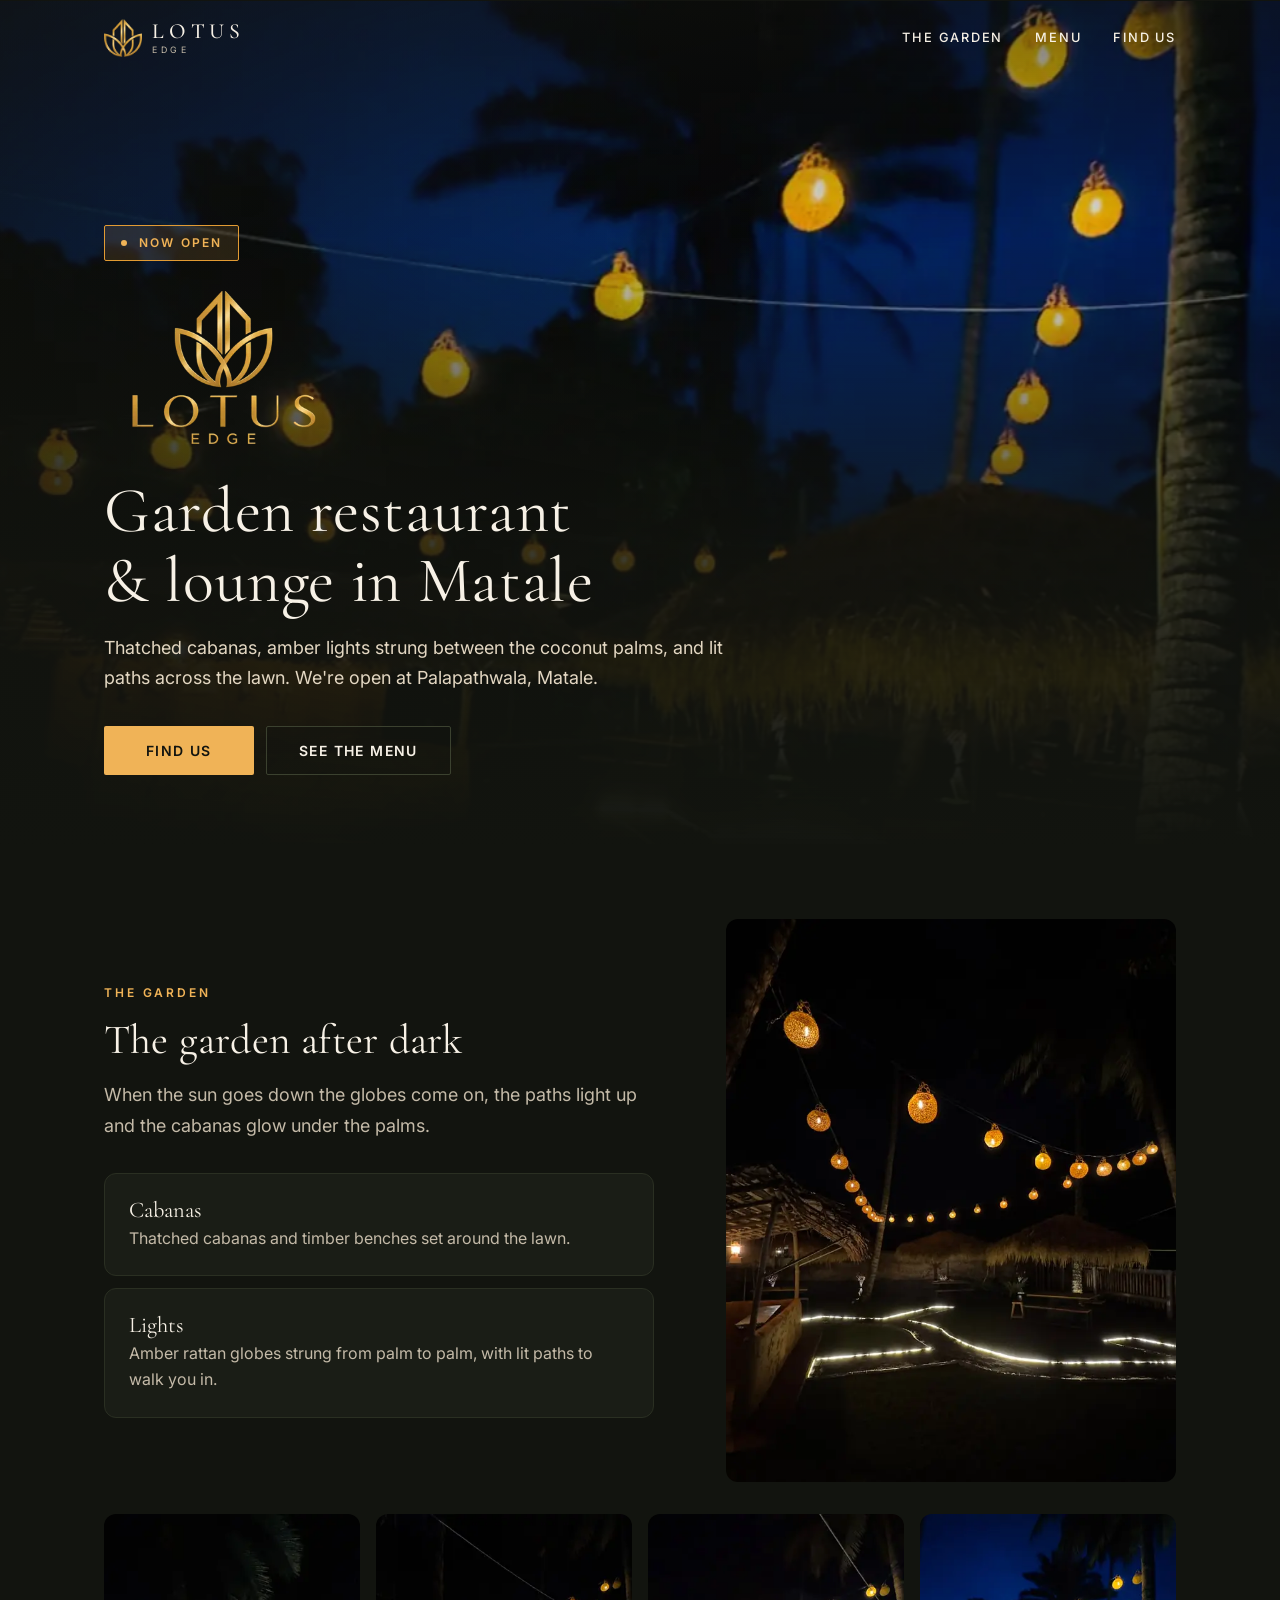
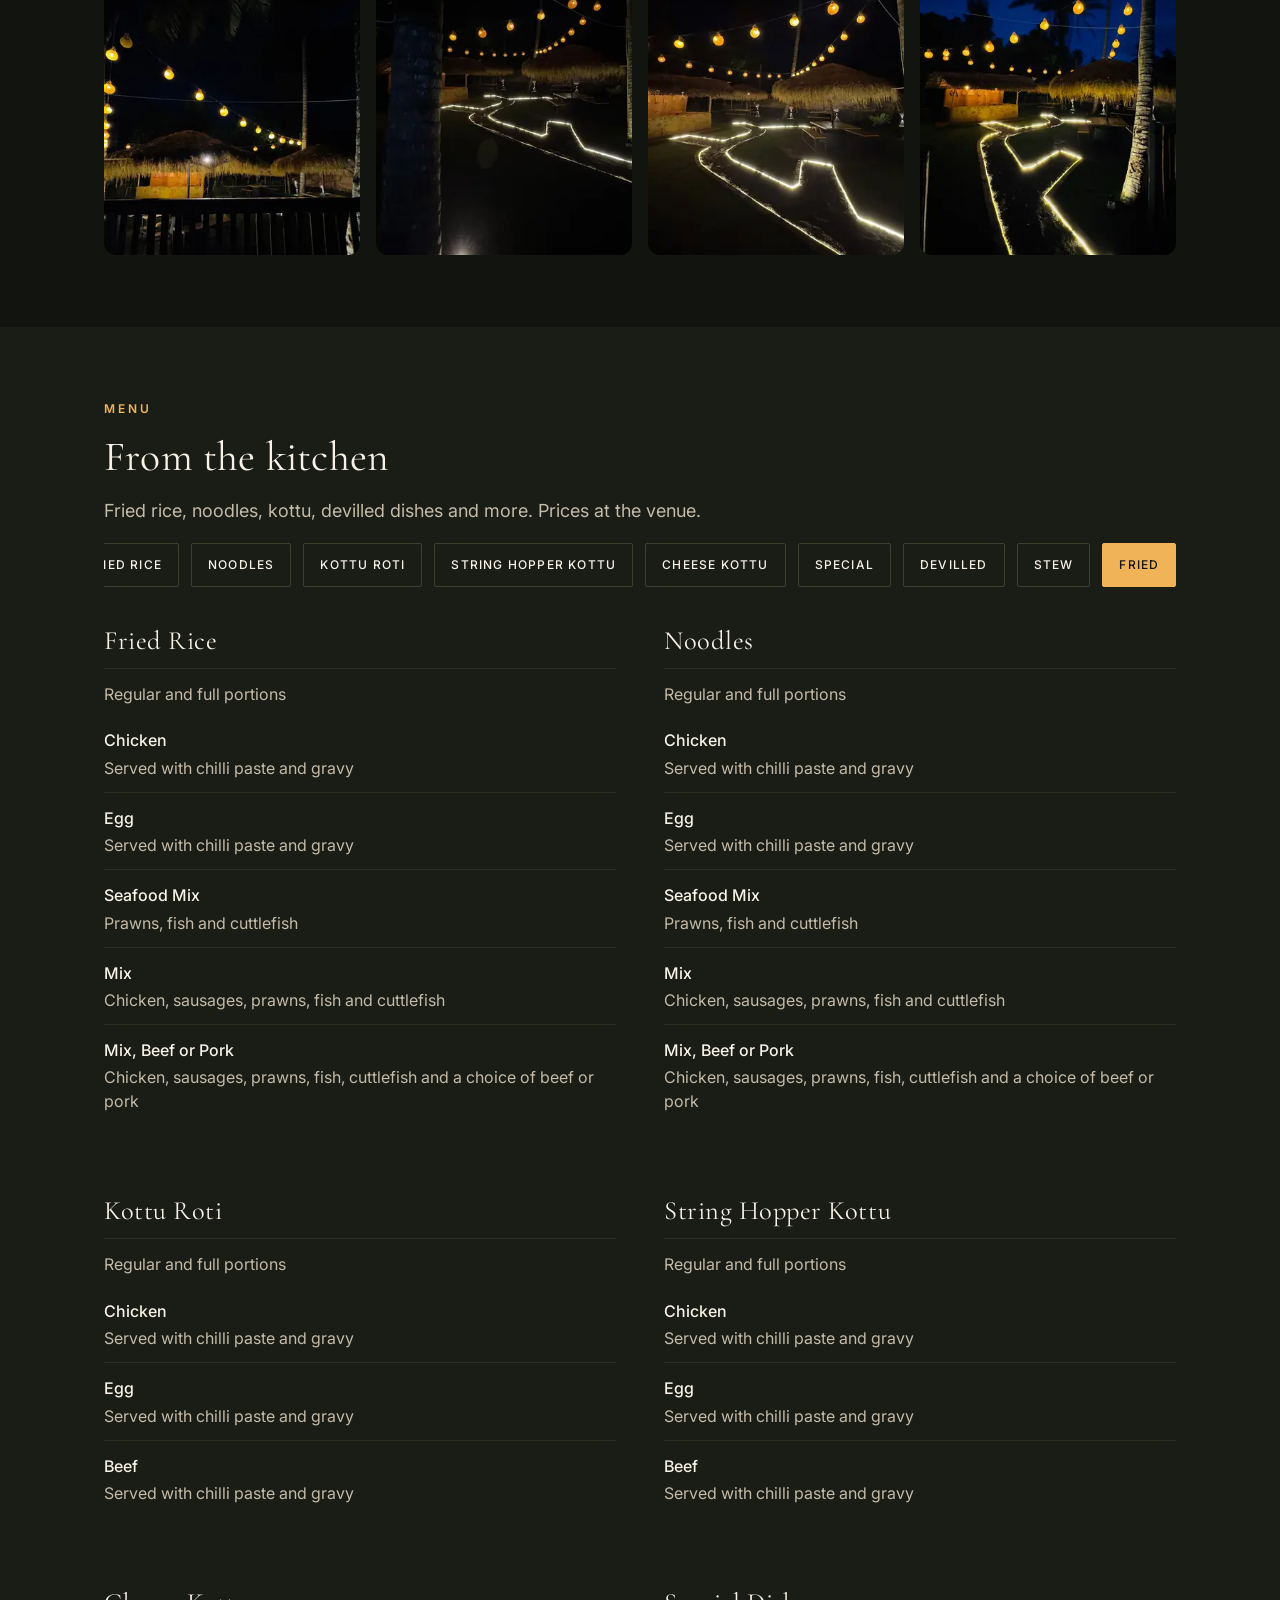
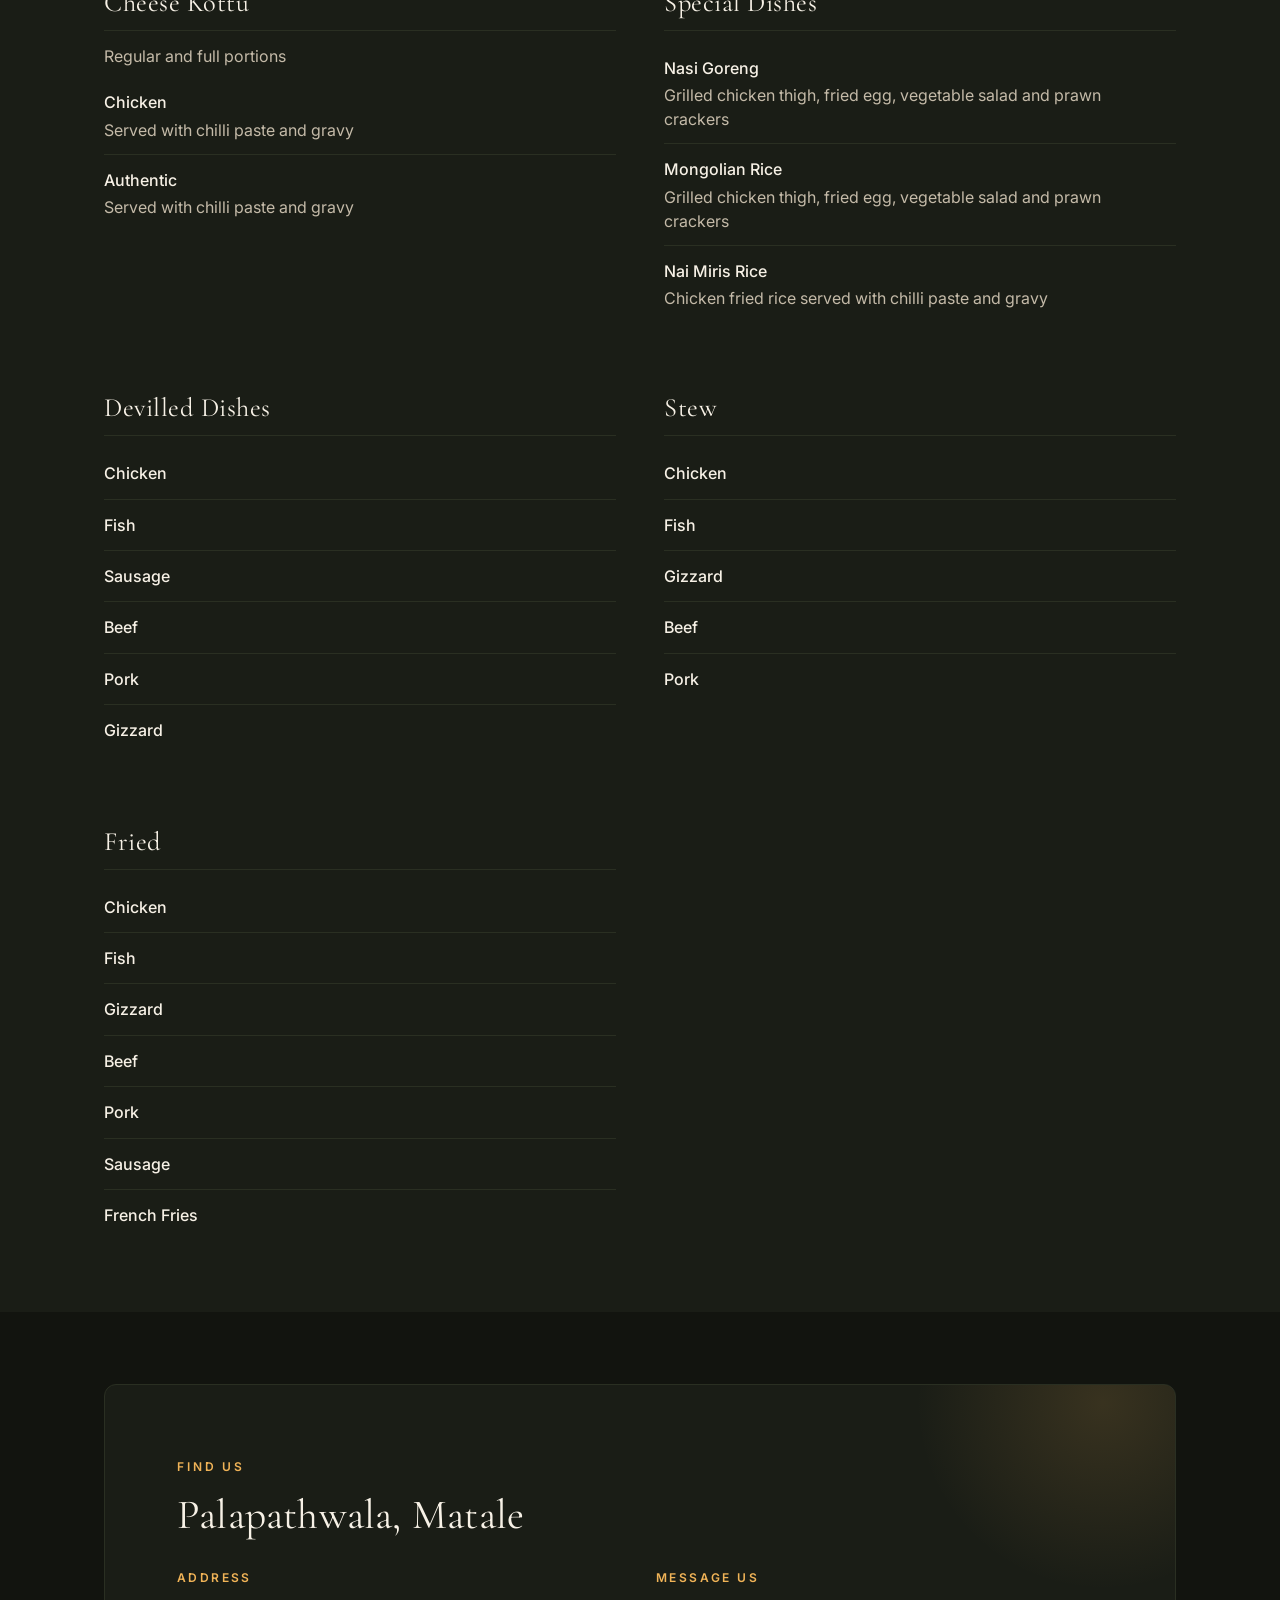
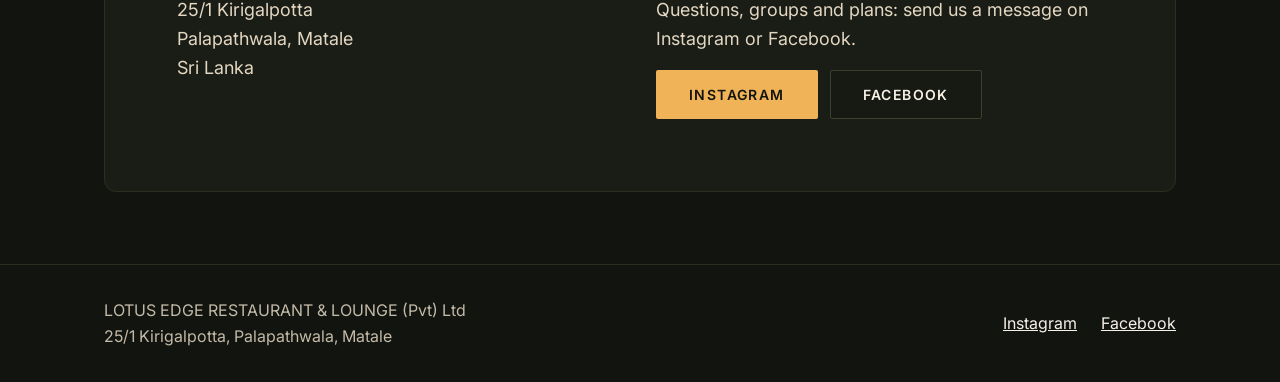
==== commit 21b6b9f2: "Add the real menu without prices Transcribed from the client's "LOTUS EDGE menu.pdf" (image-only, re" ====
--- a/index.html
+++ b/index.html
@@ -21,7 +21,7 @@
 until it is real. Three commented slots take them when they arrive:
   DIRECTIONS SLOT   one href, needs the venue's GPS pin
   PHONE SLOT A/B/C  one block and two hrefs
-  MENU SLOT         paste the menu section, CSS is already in place
+  MENU              filled 2026-09-23 without prices (add .dish-prices spans if prices go public)
 Exact snippets for each live in Projects/LotusEdge/00-DISCOVERY.md,
 "Handover". Add telephone to the JSON-LD at the same time as the phone.
 
@@ -272,6 +272,9 @@
 .dish-desc{grid-column:1/2;color:var(--muted);font-size:var(--step-0);line-height:1.5}
 .dish-prices{display:flex;gap:var(--s-3);align-items:baseline}
 .price{width:60px;text-align:right;color:var(--gold-300);font-variant-numeric:lining-nums tabular-nums;font-weight:500}
+.dishes{list-style:none;margin:0;padding:0}
+.dish-desc{display:block}
+.course-note{color:var(--muted);font-size:var(--step-0);margin-bottom:var(--s-1)}
 
 /* ---------- find us ---------- */
 .facts{display:grid;gap:var(--s-5);margin-top:var(--s-5)}
@@ -317,6 +320,7 @@
   "url":"https://lotusedge.lk/",
   "image":"https://lotusedge.lk/images/og-lotus-edge.jpg",
   "logo":"https://lotusedge.lk/images/icon-512.png",
+  "hasMenu":"https://lotusedge.lk/#menu",
   "address":{
     "@type":"PostalAddress",
     "streetAddress":"25/1 Kirigalpotta, Palapathwala",
@@ -342,7 +346,7 @@
     </a>
     <nav class="nav" aria-label="Primary">
       <a href="#venue">The Garden</a>
-      <!-- MENU SLOT (nav): <a href="#menu">Menu</a> -->
+      <a href="#menu">Menu</a>
       <a href="#visit">Find Us</a>
     </nav>
   </div>
@@ -369,7 +373,7 @@
       <p class="lede" data-reveal style="--i:2">Thatched cabanas, amber lights strung between the coconut palms, and lit paths across the lawn. We're open at Palapathwala, Matale.</p>
       <div class="hero-actions" data-reveal style="--i:3">
         <a class="btn btn-primary" href="#visit">Find us</a>
-        <a class="btn btn-ghost" href="https://www.instagram.com/lotus__edge">See us on Instagram</a>
+        <a class="btn btn-ghost" href="#menu">See the menu</a>
       </div>
     </div>
   </section>
@@ -406,10 +410,119 @@
     </div>
   </section>
 
-  <!-- MENU SLOT. Paste the menu <section id="menu"> here. Structure and
-       styles (.menu-nav, .menu-grid, .course, .dish, .price) are already in
-       this file and the scroll spy script picks it up automatically.
-       Snippet: 00-DISCOVERY.md, Handover. -->
+  <!-- MENU. From "LOTUS EDGE menu.pdf", 2026-09-23. Prices deliberately absent:
+       they may change, so they stay at the venue. -->
+  <section class="section" id="menu" style="background:var(--slate-850)">
+    <div class="wrap">
+      <p class="eyebrow" data-reveal>Menu</p>
+      <h2 class="h-sec" data-reveal style="--i:1">From the kitchen</h2>
+      <p class="lede" style="margin-top:var(--s-3);--i:2" data-reveal>Fried rice, noodles, kottu, devilled dishes and more. Prices at the venue.</p>
+
+      <nav class="menu-nav" id="menuNav" aria-label="Menu sections">
+        <a href="#m-rice">Fried Rice</a>
+        <a href="#m-noodles">Noodles</a>
+        <a href="#m-kottu">Kottu Roti</a>
+        <a href="#m-sh">String Hopper Kottu</a>
+        <a href="#m-cheese">Cheese Kottu</a>
+        <a href="#m-special">Special</a>
+        <a href="#m-devilled">Devilled</a>
+        <a href="#m-stew">Stew</a>
+        <a href="#m-fried">Fried</a>
+      </nav>
+
+      <div class="menu-grid">
+        <div class="course" id="m-rice" data-reveal>
+          <div class="course-head"><h3>Fried Rice</h3></div>
+          <p class="course-note">Regular and full portions</p>
+          <ul class="dishes">
+            <li class="dish"><span class="dish-name">Chicken</span><span class="dish-desc">Served with chilli paste and gravy</span></li>
+            <li class="dish"><span class="dish-name">Egg</span><span class="dish-desc">Served with chilli paste and gravy</span></li>
+            <li class="dish"><span class="dish-name">Seafood Mix</span><span class="dish-desc">Prawns, fish and cuttlefish</span></li>
+            <li class="dish"><span class="dish-name">Mix</span><span class="dish-desc">Chicken, sausages, prawns, fish and cuttlefish</span></li>
+            <li class="dish"><span class="dish-name">Mix, Beef or Pork</span><span class="dish-desc">Chicken, sausages, prawns, fish, cuttlefish and a choice of beef or pork</span></li>
+          </ul>
+        </div>
+        <div class="course" id="m-noodles" data-reveal>
+          <div class="course-head"><h3>Noodles</h3></div>
+          <p class="course-note">Regular and full portions</p>
+          <ul class="dishes">
+            <li class="dish"><span class="dish-name">Chicken</span><span class="dish-desc">Served with chilli paste and gravy</span></li>
+            <li class="dish"><span class="dish-name">Egg</span><span class="dish-desc">Served with chilli paste and gravy</span></li>
+            <li class="dish"><span class="dish-name">Seafood Mix</span><span class="dish-desc">Prawns, fish and cuttlefish</span></li>
+            <li class="dish"><span class="dish-name">Mix</span><span class="dish-desc">Chicken, sausages, prawns, fish and cuttlefish</span></li>
+            <li class="dish"><span class="dish-name">Mix, Beef or Pork</span><span class="dish-desc">Chicken, sausages, prawns, fish, cuttlefish and a choice of beef or pork</span></li>
+          </ul>
+        </div>
+        <div class="course" id="m-kottu" data-reveal>
+          <div class="course-head"><h3>Kottu Roti</h3></div>
+          <p class="course-note">Regular and full portions</p>
+          <ul class="dishes">
+            <li class="dish"><span class="dish-name">Chicken</span><span class="dish-desc">Served with chilli paste and gravy</span></li>
+            <li class="dish"><span class="dish-name">Egg</span><span class="dish-desc">Served with chilli paste and gravy</span></li>
+            <li class="dish"><span class="dish-name">Beef</span><span class="dish-desc">Served with chilli paste and gravy</span></li>
+          </ul>
+        </div>
+        <div class="course" id="m-sh" data-reveal>
+          <div class="course-head"><h3>String Hopper Kottu</h3></div>
+          <p class="course-note">Regular and full portions</p>
+          <ul class="dishes">
+            <li class="dish"><span class="dish-name">Chicken</span><span class="dish-desc">Served with chilli paste and gravy</span></li>
+            <li class="dish"><span class="dish-name">Egg</span><span class="dish-desc">Served with chilli paste and gravy</span></li>
+            <li class="dish"><span class="dish-name">Beef</span><span class="dish-desc">Served with chilli paste and gravy</span></li>
+          </ul>
+        </div>
+        <div class="course" id="m-cheese" data-reveal>
+          <div class="course-head"><h3>Cheese Kottu</h3></div>
+          <p class="course-note">Regular and full portions</p>
+          <ul class="dishes">
+            <li class="dish"><span class="dish-name">Chicken</span><span class="dish-desc">Served with chilli paste and gravy</span></li>
+            <li class="dish"><span class="dish-name">Authentic</span><span class="dish-desc">Served with chilli paste and gravy</span></li>
+          </ul>
+        </div>
+        <div class="course" id="m-special" data-reveal>
+          <div class="course-head"><h3>Special Dishes</h3></div>
+          <ul class="dishes">
+            <li class="dish"><span class="dish-name">Nasi Goreng</span><span class="dish-desc">Grilled chicken thigh, fried egg, vegetable salad and prawn crackers</span></li>
+            <li class="dish"><span class="dish-name">Mongolian Rice</span><span class="dish-desc">Grilled chicken thigh, fried egg, vegetable salad and prawn crackers</span></li>
+            <li class="dish"><span class="dish-name">Nai Miris Rice</span><span class="dish-desc">Chicken fried rice served with chilli paste and gravy</span></li>
+          </ul>
+        </div>
+        <div class="course" id="m-devilled" data-reveal>
+          <div class="course-head"><h3>Devilled Dishes</h3></div>
+          <ul class="dishes">
+            <li class="dish"><span class="dish-name">Chicken</span></li>
+            <li class="dish"><span class="dish-name">Fish</span></li>
+            <li class="dish"><span class="dish-name">Sausage</span></li>
+            <li class="dish"><span class="dish-name">Beef</span></li>
+            <li class="dish"><span class="dish-name">Pork</span></li>
+            <li class="dish"><span class="dish-name">Gizzard</span></li>
+          </ul>
+        </div>
+        <div class="course" id="m-stew" data-reveal>
+          <div class="course-head"><h3>Stew</h3></div>
+          <ul class="dishes">
+            <li class="dish"><span class="dish-name">Chicken</span></li>
+            <li class="dish"><span class="dish-name">Fish</span></li>
+            <li class="dish"><span class="dish-name">Gizzard</span></li>
+            <li class="dish"><span class="dish-name">Beef</span></li>
+            <li class="dish"><span class="dish-name">Pork</span></li>
+          </ul>
+        </div>
+        <div class="course" id="m-fried" data-reveal>
+          <div class="course-head"><h3>Fried</h3></div>
+          <ul class="dishes">
+            <li class="dish"><span class="dish-name">Chicken</span></li>
+            <li class="dish"><span class="dish-name">Fish</span></li>
+            <li class="dish"><span class="dish-name">Gizzard</span></li>
+            <li class="dish"><span class="dish-name">Beef</span></li>
+            <li class="dish"><span class="dish-name">Pork</span></li>
+            <li class="dish"><span class="dish-name">Sausage</span></li>
+            <li class="dish"><span class="dish-name">French Fries</span></li>
+          </ul>
+        </div>
+      </div>
+    </div>
+  </section>
 
   <section class="section" id="visit">
     <div class="wrap">
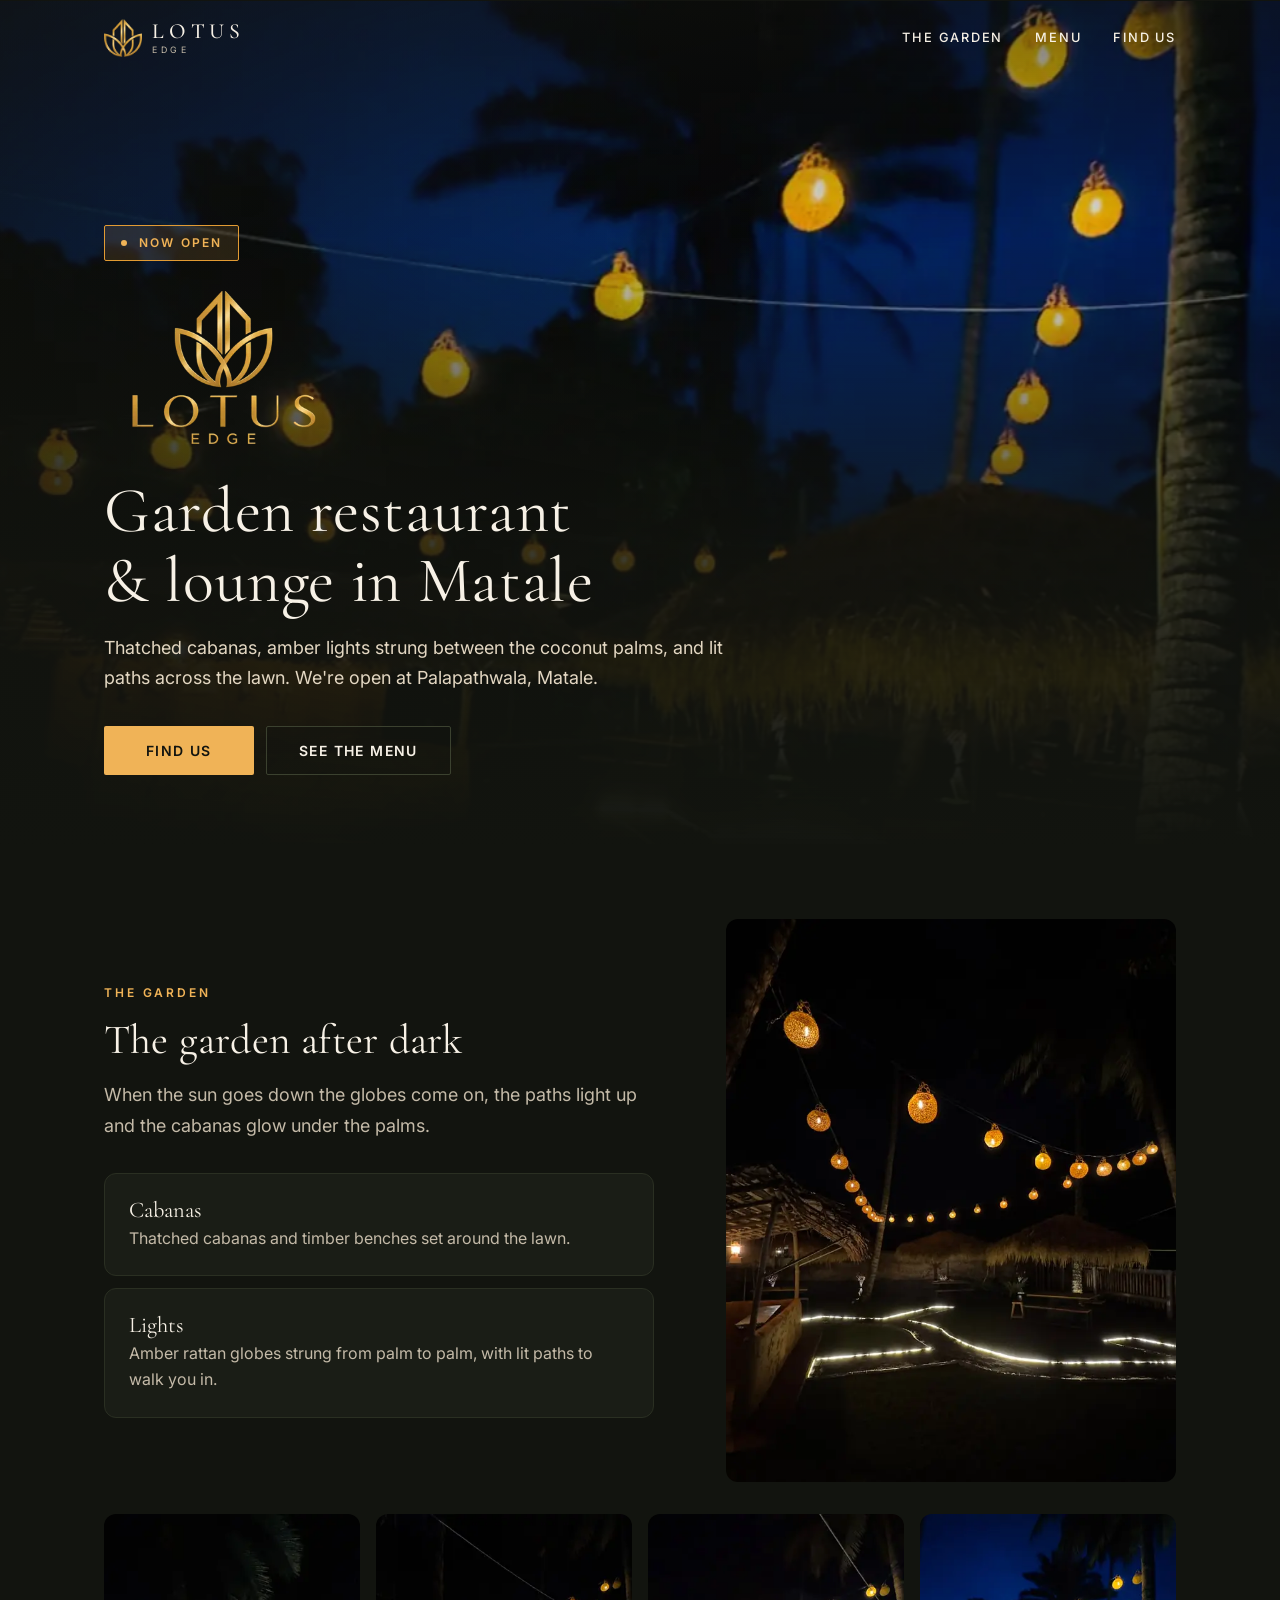
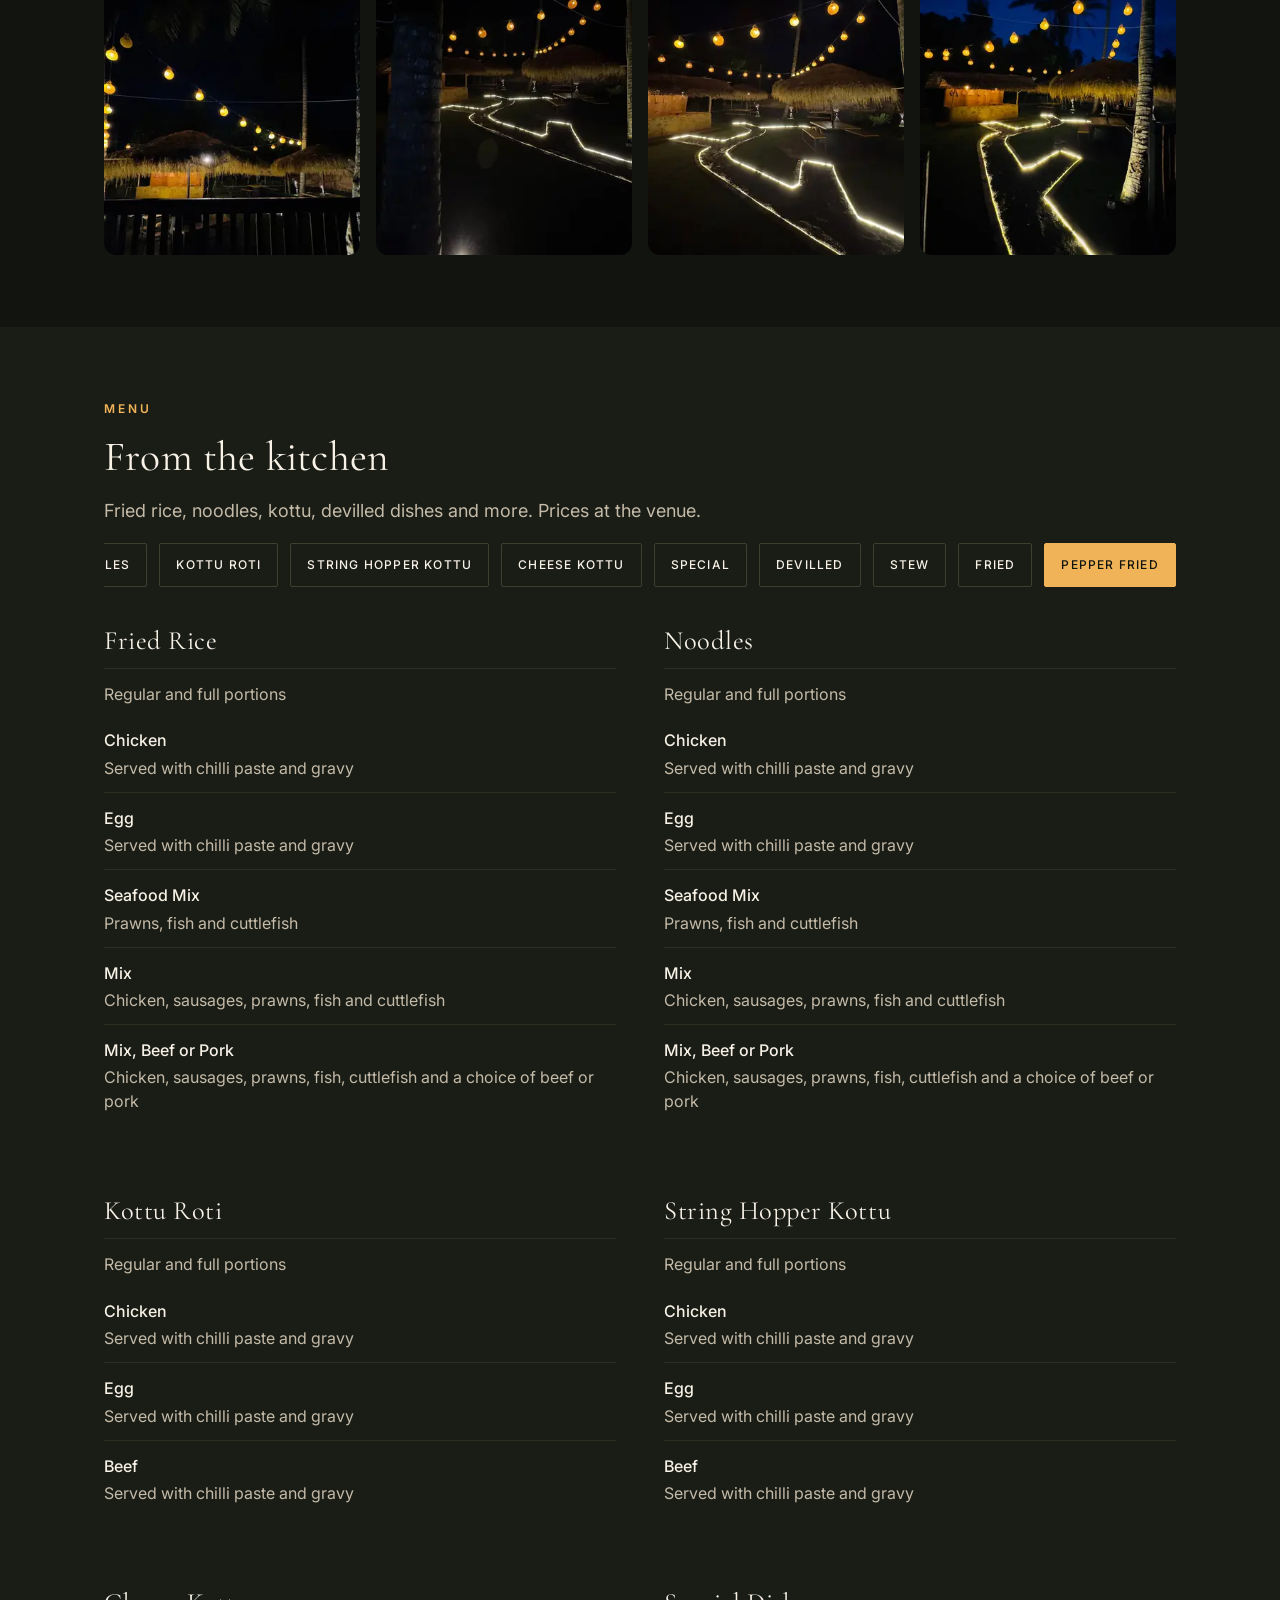
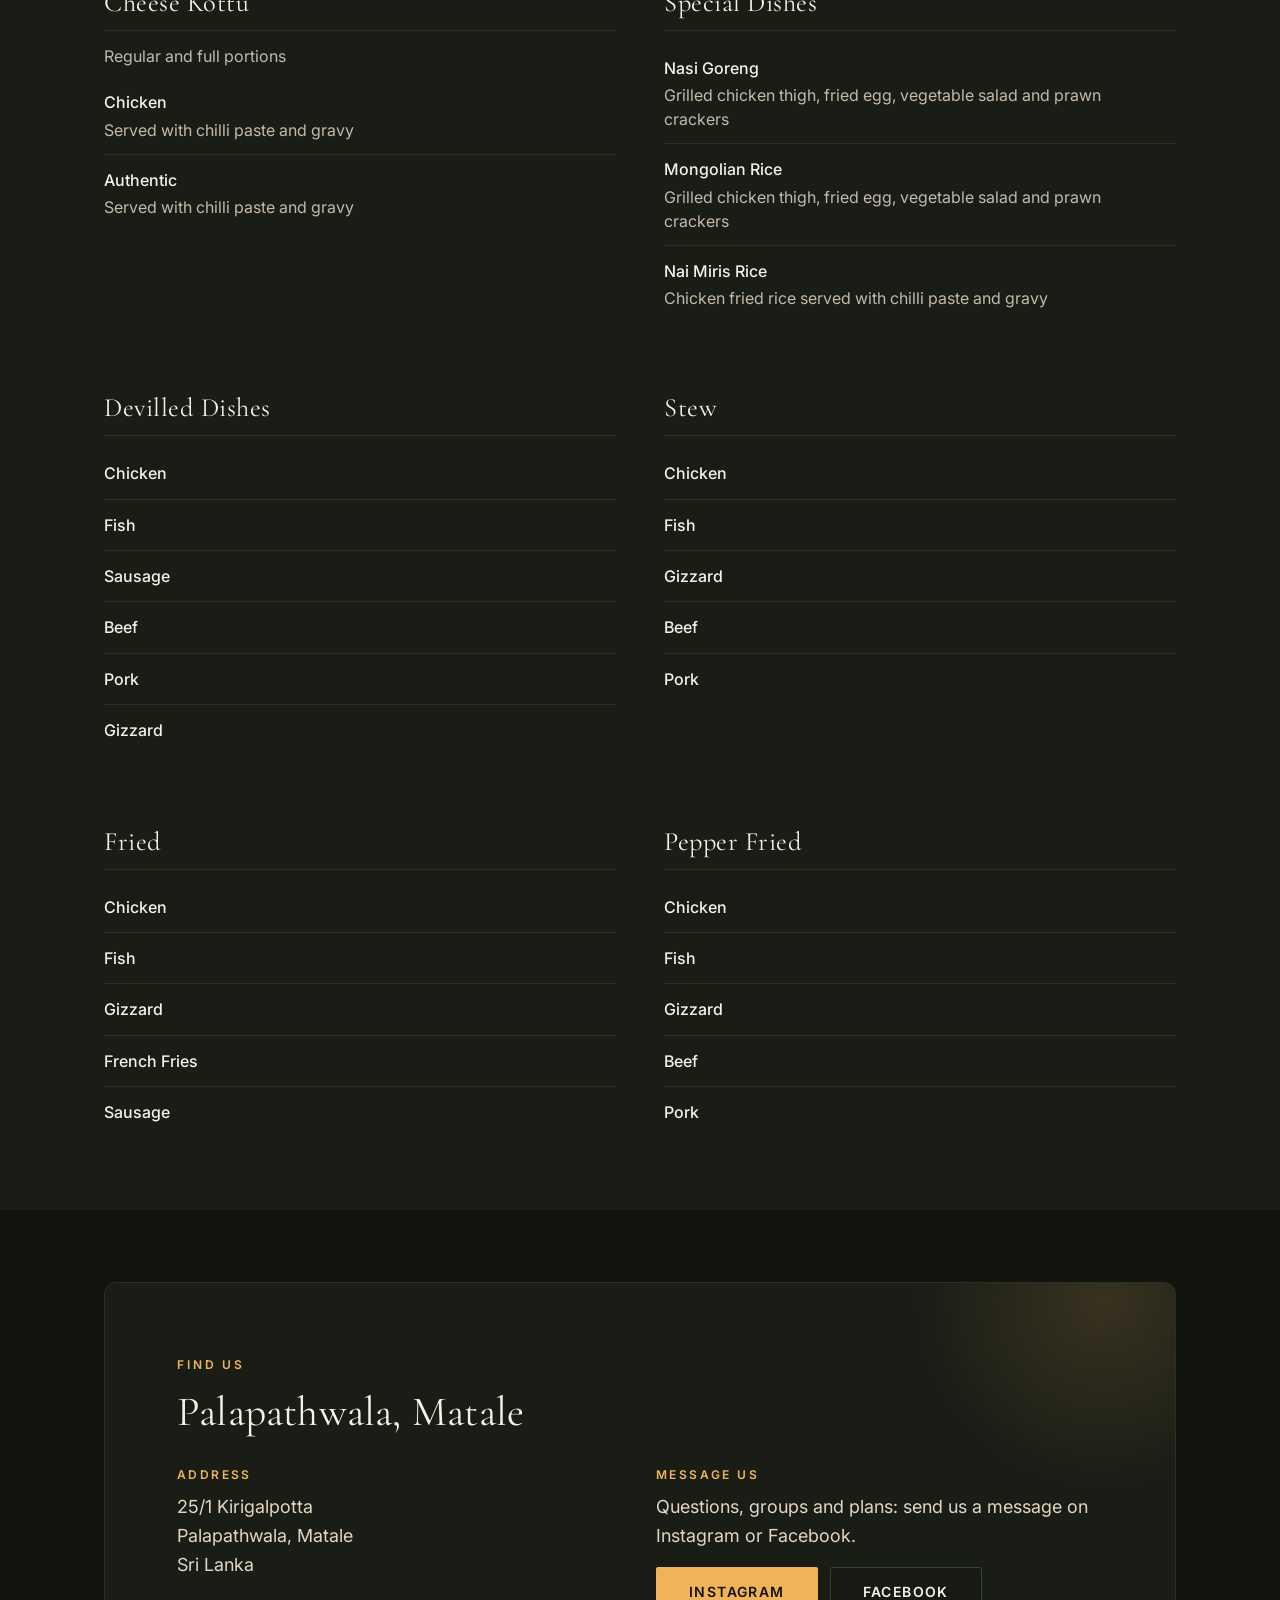
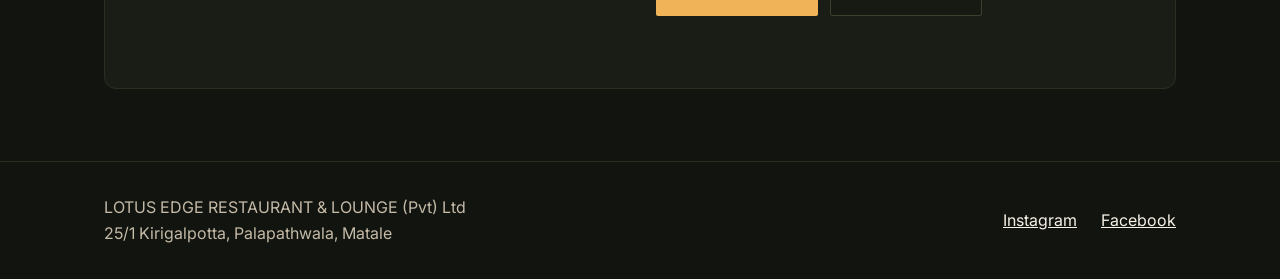
==== commit a2575e6b: "Split Fried and Pepper Fried back into two menu sections Shashika confirmed the second "Fried" headi" ====
--- a/index.html
+++ b/index.html
@@ -428,6 +428,7 @@
         <a href="#m-devilled">Devilled</a>
         <a href="#m-stew">Stew</a>
         <a href="#m-fried">Fried</a>
+        <a href="#m-pepper">Pepper Fried</a>
       </nav>
 
       <div class="menu-grid">
@@ -514,10 +515,19 @@
             <li class="dish"><span class="dish-name">Chicken</span></li>
             <li class="dish"><span class="dish-name">Fish</span></li>
             <li class="dish"><span class="dish-name">Gizzard</span></li>
+            <li class="dish"><span class="dish-name">French Fries</span></li>
+            <li class="dish"><span class="dish-name">Sausage</span></li>
+          </ul>
+        </div>
+
+        <div class="course" id="m-pepper" data-reveal>
+          <div class="course-head"><h3>Pepper Fried</h3></div>
+          <ul class="dishes">
+            <li class="dish"><span class="dish-name">Chicken</span></li>
+            <li class="dish"><span class="dish-name">Fish</span></li>
+            <li class="dish"><span class="dish-name">Gizzard</span></li>
             <li class="dish"><span class="dish-name">Beef</span></li>
             <li class="dish"><span class="dish-name">Pork</span></li>
-            <li class="dish"><span class="dish-name">Sausage</span></li>
-            <li class="dish"><span class="dish-name">French Fries</span></li>
           </ul>
         </div>
       </div>
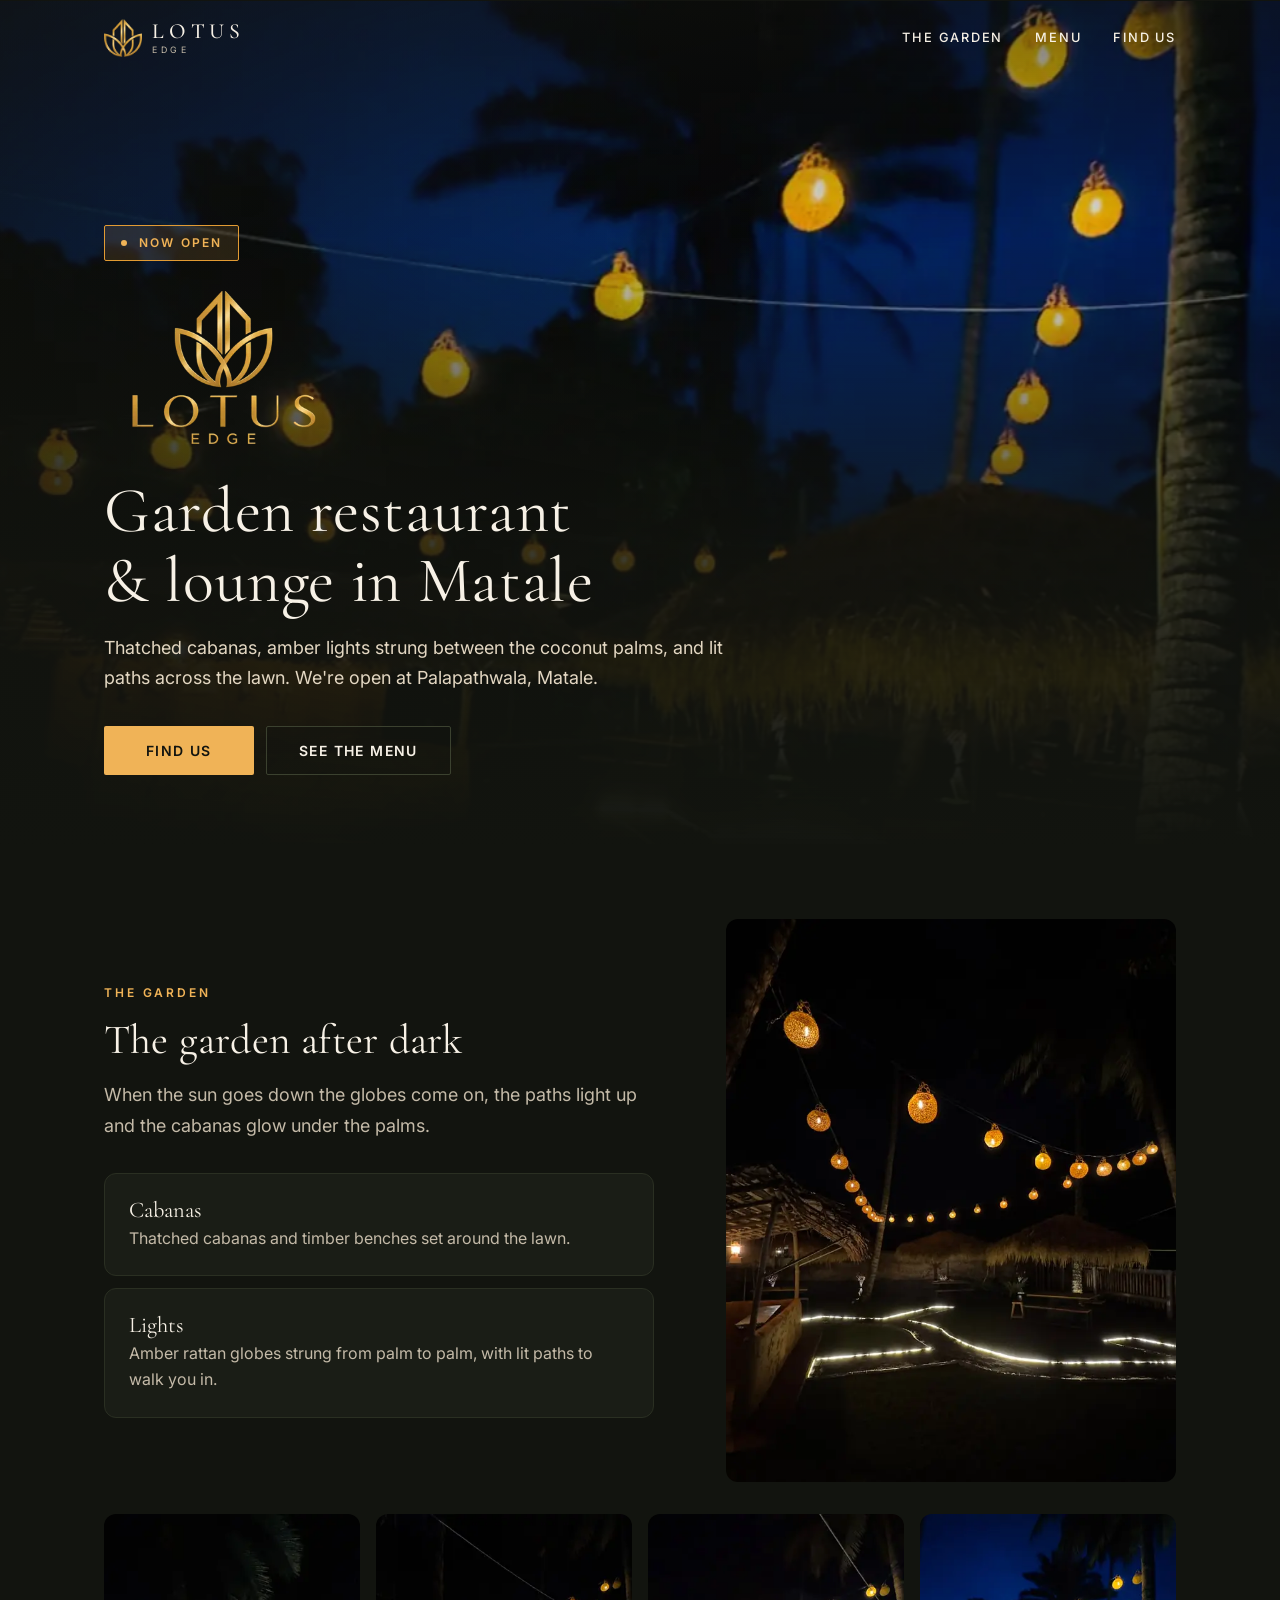
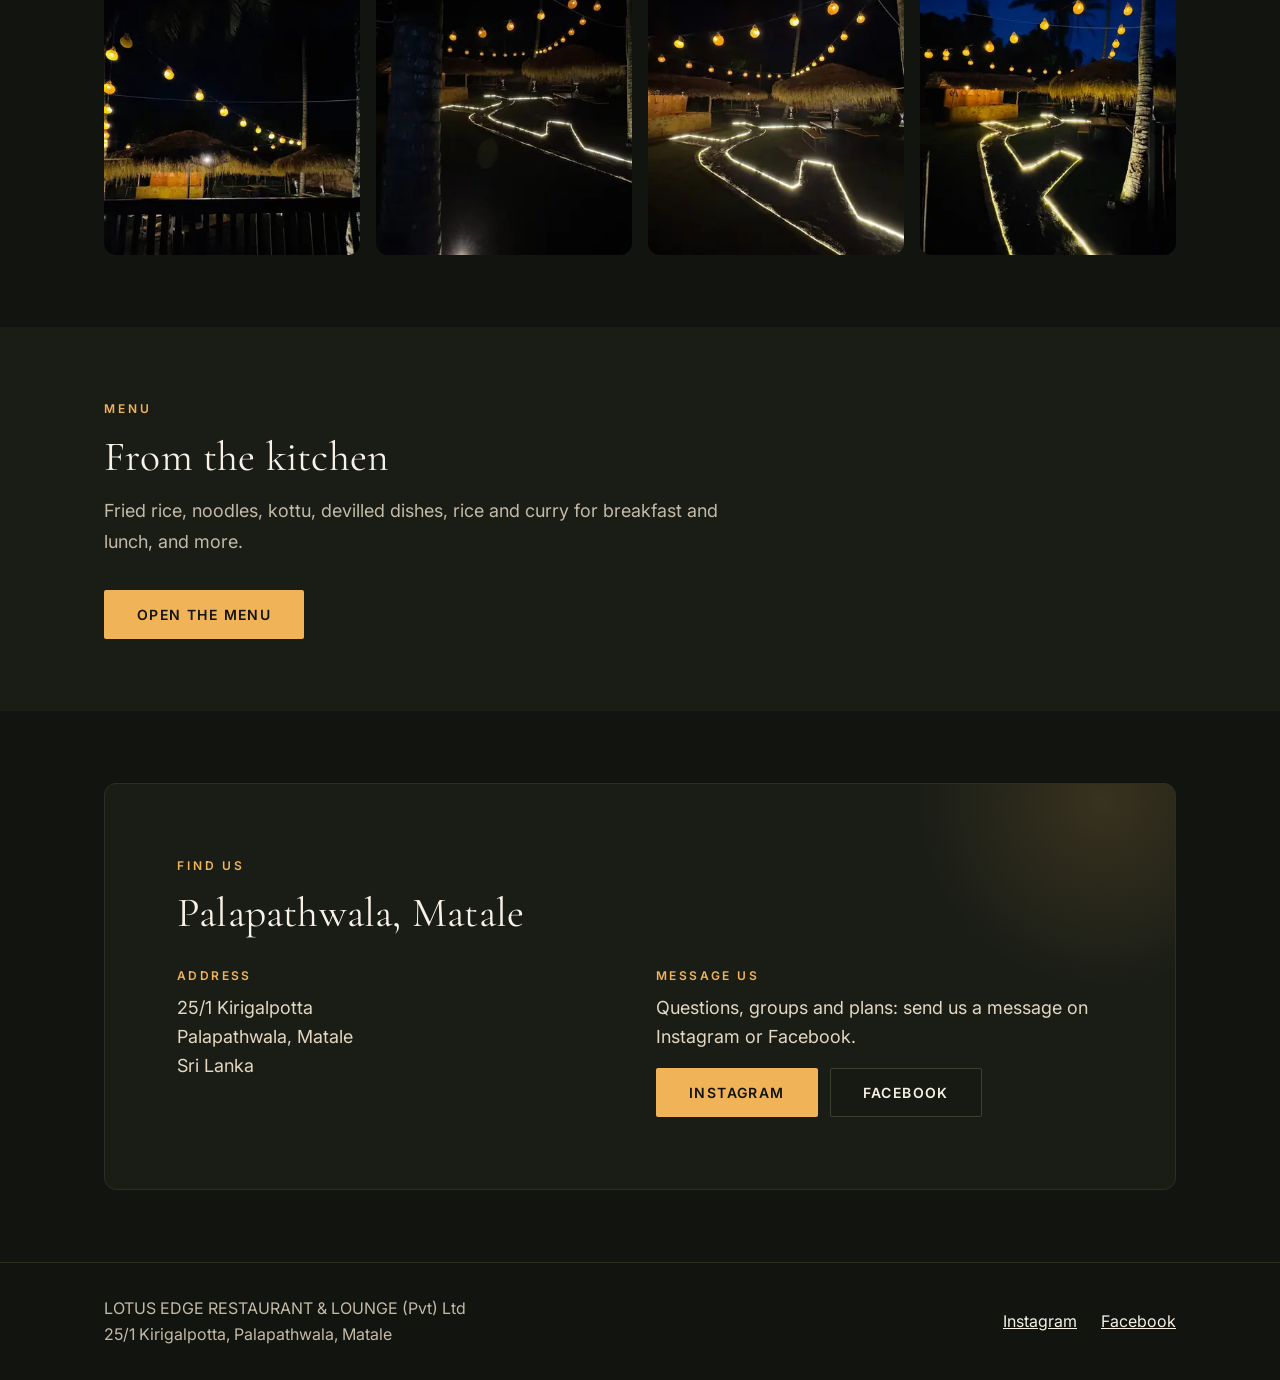
==== commit 6806e1e8: "Add /menu, rendered from a Google Sheet with a safe fallback - lib/menu.js: reads the sheet's first " ====
--- a/index.html
+++ b/index.html
@@ -7,7 +7,7 @@
 <!--
 =====================================================================
 LOTUS EDGE - Restaurant & Lounge, Palapathwala, Matale
-One static HTML file. No build step, no dependencies.
+Static HTML plus one function (api/menu.js) for /menu. No build step, no dependencies.
 Images are built from the client originals by ../tools/build_images.py
 (kept outside this public repo).
 
@@ -21,7 +21,7 @@
 until it is real. Three commented slots take them when they arrive:
   DIRECTIONS SLOT   one href, needs the venue's GPS pin
   PHONE SLOT A/B/C  one block and two hrefs
-  MENU              filled 2026-09-23 without prices (add .dish-prices spans if prices go public)
+  MENU              lives at /menu, rendered from the Google Sheet by api/menu.js
 Exact snippets for each live in Projects/LotusEdge/00-DISCOVERY.md,
 "Handover". Add telephone to the JSON-LD at the same time as the phone.
 
@@ -60,254 +60,7 @@
 
 <script>document.documentElement.classList.add("js")</script>
 
-<style>
-/* =============================================================
-   TOKENS. The only place a colour value is written.
-   ============================================================= */
-:root{
-  --slate-900:#12140F;
-  --slate-850:#1A1D16;
-  --slate-800:#20241B;
-  --slate-700:#2A2F22;
-  --slate-600:#3B412F;
-
-  --white-50:#F7F1E6;
-  --white-200:#E3D7C2;
-  --muted:#C4BAA8;
-
-  --gold-300:#F0B357;
-  --gold-400:#E29B33;
-  --leaf-400:#6FA982;
-
-  --ink:var(--white-50);
-  --accent:var(--gold-300);
-
-  --step--1:0.875rem;
-  --step-0:1rem;
-  --step-1:1.125rem;
-  --step-2:1.5rem;
-  --step-3:2rem;
-  --step-4:2.6rem;
-  --step-5:4rem;
-
-  --s-1:0.5rem;  --s-2:0.75rem; --s-3:1rem;
-  --s-4:1.5rem;  --s-5:2rem;    --s-6:3rem;  --s-7:4.5rem;
-
-  --wrap:1120px;
-  --radius:12px;
-  --tap:44px;
-  --bar:60px;
-
-  --font-display:"Cormorant Garamond",Georgia,"Times New Roman",serif;
-  --font-body:"Inter",system-ui,-apple-system,"Segoe UI",sans-serif;
-  --ease:cubic-bezier(.22,.61,.36,1);
-}
-html[data-mode="day"]{--accent:var(--leaf-400)}
-
-*,*::before,*::after{box-sizing:border-box}
-html{-webkit-text-size-adjust:100%;scroll-behavior:smooth}
-body{
-  margin:0;background:var(--slate-900);color:var(--ink);
-  font-family:var(--font-body);font-size:var(--step-0);line-height:1.65;
-  overflow-x:hidden;padding-bottom:var(--bar);-webkit-font-smoothing:antialiased;
-}
-@media(min-width:900px){body{padding-bottom:0}}
-img{max-width:100%;height:auto;display:block}
-h1,h2,h3{font-family:var(--font-display);font-weight:400;line-height:1.1;margin:0}
-p{margin:0}
-address{font-style:normal}
-a{color:var(--gold-300)}
-[hidden]{display:none!important}
-.vh{position:absolute;width:1px;height:1px;overflow:hidden;clip:rect(0 0 0 0);white-space:nowrap}
-
-.wrap{width:100%;max-width:var(--wrap);margin-inline:auto;padding-inline:var(--s-4)}
-.section{padding-block:var(--s-6);scroll-margin-top:32px}
-@media(min-width:768px){.section{padding-block:var(--s-7);scroll-margin-top:12px}}
-
-.eyebrow{
-  font-size:0.75rem;letter-spacing:.24em;text-transform:uppercase;
-  color:var(--accent);margin-bottom:var(--s-3);font-weight:600;
-}
-.h-sec{font-size:var(--step-3);letter-spacing:.005em}
-@media(min-width:768px){.h-sec{font-size:2.6rem}}
-.lede{color:var(--muted);font-size:var(--step-1);max-width:58ch;line-height:1.7}
-
-a:focus-visible,button:focus-visible{outline:2px solid var(--gold-300);outline-offset:3px;border-radius:6px}
-.skip{position:absolute;left:-9999px;top:0;background:var(--gold-300);color:var(--slate-900);padding:var(--s-2) var(--s-3);z-index:100;font-weight:600}
-.skip:focus{left:var(--s-3);top:var(--s-3)}
-
-/* ---------- buttons ---------- */
-.btn{
-  display:inline-flex;align-items:center;justify-content:center;gap:var(--s-2);
-  min-height:48px;padding:var(--s-2) var(--s-5);border-radius:2px;
-  text-decoration:none;font-weight:600;font-size:var(--step--1);
-  letter-spacing:.1em;text-transform:uppercase;
-  border:1px solid transparent;cursor:pointer;
-  transition:background .25s var(--ease),border-color .25s var(--ease),color .25s var(--ease),transform .25s var(--ease);
-}
-.btn:hover{transform:translateY(-2px)}
-.btn-primary{background:var(--gold-300);color:var(--slate-900)}
-.btn-primary:hover{background:var(--gold-400)}
-.btn-ghost{border-color:var(--slate-600);color:var(--ink);background:rgba(18,20,15,.4)}
-.btn-ghost:hover{border-color:var(--gold-300);color:var(--gold-300)}
-
-/* ---------- header ---------- */
-.site-header{
-  position:sticky;top:0;z-index:40;background:transparent;border-bottom:1px solid transparent;
-  transition:background .35s var(--ease),border-color .35s var(--ease);
-}
-.site-header.stuck{background:rgba(18,20,15,.94);backdrop-filter:blur(12px);border-bottom-color:var(--slate-700)}
-.site-header .wrap{display:flex;align-items:center;justify-content:space-between;min-height:64px;gap:var(--s-2)}
-@media(min-width:768px){.site-header .wrap{min-height:76px}}
-
-.brand{display:flex;align-items:center;gap:10px;min-height:var(--tap);text-decoration:none;color:var(--ink)}
-.brand .mark{width:32px;height:32px;flex:none}
-@media(min-width:768px){.brand .mark{width:38px;height:38px}}
-.brand-type{display:flex;flex-direction:column;line-height:1}
-.brand-type .n1{font-family:var(--font-display);font-size:1.15rem;font-weight:500;letter-spacing:.22em;text-transform:uppercase}
-.brand-type .n2{font-size:.5rem;letter-spacing:.42em;text-transform:uppercase;color:var(--muted);margin-top:3px}
-@media(min-width:768px){.brand-type .n1{font-size:1.35rem}.brand-type .n2{font-size:.55rem}}
-
-.nav{display:none;gap:var(--s-5);align-items:center}
-.nav a{color:var(--ink);text-decoration:none;font-size:.8rem;letter-spacing:.14em;text-transform:uppercase;font-weight:500;min-height:var(--tap);display:inline-flex;align-items:center;position:relative}
-.nav a::after{content:"";position:absolute;left:0;right:100%;bottom:8px;height:1px;background:var(--gold-300);transition:right .35s var(--ease)}
-.nav a:hover::after{right:0}
-@media(min-width:900px){.nav{display:flex}}
-
-/* Day/night toggle. Unused while DAY_PHOTO is false, kept for the day photo. */
-.mode{
-  display:inline-flex;align-items:center;gap:7px;min-height:var(--tap);
-  padding:0 var(--s-3);border-radius:2px;border:1px solid var(--slate-600);
-  background:rgba(18,20,15,.45);color:var(--ink);cursor:pointer;font:inherit;
-  font-size:.7rem;font-weight:600;letter-spacing:.14em;text-transform:uppercase;
-}
-
-/* ---------- hero ---------- */
-.hero{position:relative;min-height:100svh;display:flex;align-items:flex-end;overflow:hidden;isolation:isolate;margin-top:-64px;padding-top:64px}
-@media(min-width:768px){.hero{min-height:94svh;margin-top:-76px;padding-top:76px}}
-.hero-media{position:absolute;inset:0;z-index:-2}
-.hero-media picture{position:absolute;inset:0}
-.hero-media img{
-  position:absolute;inset:0;width:100%;height:100%;object-fit:cover;object-position:50% 40%;
-  opacity:0;transition:opacity 1.1s var(--ease);animation:kb 30s ease-out both;
-}
-html[data-mode="night"] .hero-media .n{opacity:1}
-html[data-mode="day"]   .hero-media .d{opacity:1}
-@keyframes kb{from{transform:scale(1.001)}to{transform:scale(1.08)}}
-.hero-scrim{
-  position:absolute;inset:0;z-index:-1;
-  background:
-    linear-gradient(180deg,rgba(18,20,15,.55) 0%,rgba(18,20,15,.10) 28%,rgba(18,20,15,.80) 66%,var(--slate-900) 100%),
-    linear-gradient(90deg,rgba(18,20,15,.62) 0%,transparent 62%);
-}
-.lantern{position:absolute;inset:0;z-index:-1;pointer-events:none;opacity:0;transition:opacity .6s var(--ease);
-  background:radial-gradient(340px 340px at var(--lx,50%) var(--ly,40%),rgba(240,179,87,.20),transparent 70%)}
-@media(pointer:fine){.hero:hover .lantern{opacity:1}}
-
-.hero-inner{padding-block:var(--s-6) calc(var(--s-5) + var(--bar));position:relative}
-@media(min-width:900px){.hero-inner{padding-bottom:var(--s-7)}}
-.hero-logo{width:180px;height:auto;margin-bottom:var(--s-4)}
-@media(min-width:768px){.hero-logo{width:240px}}
-.hero h1{font-size:var(--step-4);max-width:16ch;font-weight:400;letter-spacing:.01em}
-@media(min-width:768px){.hero h1{font-size:var(--step-5)}}
-.hero .lede{margin-top:var(--s-3);font-size:var(--step-0);color:var(--white-200)}
-@media(min-width:768px){.hero .lede{font-size:var(--step-1)}}
-.hero-actions{display:flex;flex-wrap:wrap;gap:var(--s-2);margin-top:var(--s-5)}
-.hero-actions .btn{flex:1 1 auto;min-width:150px}
-@media(min-width:520px){.hero-actions .btn{flex:0 0 auto}}
-
-.badge{
-  display:inline-flex;align-items:center;gap:var(--s-2);
-  border:1px solid var(--gold-400);color:var(--gold-300);background:rgba(240,179,87,.13);
-  padding:7px var(--s-3);font-size:.75rem;font-weight:600;letter-spacing:.18em;
-  text-transform:uppercase;margin-bottom:var(--s-4);border-radius:2px;
-}
-.dot{width:6px;height:6px;border-radius:50%;background:var(--gold-300);flex:none;animation:pulse 2.6s ease-in-out infinite}
-@keyframes pulse{0%,100%{opacity:1}50%{opacity:.35}}
-
-/* ---------- reveal ---------- */
-.js [data-reveal]{opacity:0;transform:translateY(18px)}
-.js [data-reveal].in{opacity:1;transform:none;transition:opacity .8s var(--ease),transform .8s var(--ease);transition-delay:calc(var(--i,0)*80ms)}
-
-/* ---------- venue ---------- */
-.split{display:grid;gap:var(--s-5)}
-@media(min-width:900px){.split{grid-template-columns:1.1fr .9fr;align-items:center;gap:var(--s-7)}}
-.zones{display:grid;gap:var(--s-2);margin-top:var(--s-5)}
-.zone{background:var(--slate-850);border:1px solid var(--slate-700);border-radius:var(--radius);padding:var(--s-4)}
-.zone h3{font-size:1.4rem;margin-bottom:2px}
-.zone p{color:var(--muted)}
-.frame{border-radius:var(--radius);overflow:hidden;position:relative;background:var(--slate-800)}
-.frame img{width:100%;aspect-ratio:4/5;object-fit:cover;transition:transform 1s var(--ease)}
-@media(pointer:fine){.frame:hover img{transform:scale(1.04)}}
-
-.gallery{display:grid;grid-template-columns:repeat(2,1fr);gap:var(--s-2);margin-top:var(--s-5)}
-@media(min-width:768px){.gallery{grid-template-columns:repeat(4,1fr);gap:var(--s-3)}}
-.gallery .frame img{aspect-ratio:3/4}
-
-/* ---------- menu. Styles for the MENU SLOT, ready before the content. ---------- */
-.menu-nav{
-  position:sticky;top:64px;z-index:20;display:flex;gap:var(--s-2);overflow-x:auto;
-  padding:var(--s-3) 0;margin-bottom:var(--s-4);scrollbar-width:none;
-  background:linear-gradient(180deg,var(--slate-850) 74%,transparent);
-}
-@media(min-width:768px){.menu-nav{top:76px}}
-.menu-nav::-webkit-scrollbar{display:none}
-.menu-nav a{
-  flex:none;min-height:var(--tap);display:inline-flex;align-items:center;padding:0 var(--s-3);
-  border:1px solid var(--slate-600);border-radius:2px;color:var(--ink);text-decoration:none;
-  font-size:.75rem;font-weight:500;letter-spacing:.1em;text-transform:uppercase;white-space:nowrap;
-  transition:background .25s var(--ease),color .25s var(--ease),border-color .25s var(--ease);
-}
-.menu-nav a.active{background:var(--gold-300);border-color:var(--gold-300);color:var(--slate-900)}
-.menu-grid{display:grid;gap:var(--s-6)}
-@media(min-width:768px){.menu-grid{grid-template-columns:repeat(2,1fr);gap:var(--s-7) var(--s-6)}}
-.course{scroll-margin-top:130px}
-.course-head{display:flex;align-items:baseline;justify-content:space-between;gap:var(--s-3);border-bottom:1px solid var(--slate-700);padding-bottom:var(--s-2);margin-bottom:var(--s-2)}
-.course-head h3{font-size:1.65rem;letter-spacing:.02em}
-.portions{display:flex;gap:var(--s-3);font-size:.75rem;color:var(--muted);letter-spacing:.16em;text-transform:uppercase;flex:none}
-.portions span{width:60px;text-align:right}
-.dish{display:grid;grid-template-columns:1fr auto;gap:2px var(--s-3);padding:var(--s-2) 0;border-bottom:1px solid var(--slate-700)}
-.dish:last-child{border-bottom:0}
-.dish-name{font-weight:500}
-.dish-desc{grid-column:1/2;color:var(--muted);font-size:var(--step-0);line-height:1.5}
-.dish-prices{display:flex;gap:var(--s-3);align-items:baseline}
-.price{width:60px;text-align:right;color:var(--gold-300);font-variant-numeric:lining-nums tabular-nums;font-weight:500}
-.dishes{list-style:none;margin:0;padding:0}
-.dish-desc{display:block}
-.course-note{color:var(--muted);font-size:var(--step-0);margin-bottom:var(--s-1)}
-
-/* ---------- find us ---------- */
-.facts{display:grid;gap:var(--s-5);margin-top:var(--s-5)}
-@media(min-width:768px){.facts{grid-template-columns:repeat(2,1fr)}}
-.fact h3{font-size:.75rem;letter-spacing:.2em;text-transform:uppercase;color:var(--accent);margin-bottom:var(--s-2);font-family:var(--font-body);font-weight:600}
-.fact address,.fact p{color:var(--white-200);font-size:var(--step-1);line-height:1.6}
-.fact .hero-actions{margin-top:var(--s-3)}
-
-.book{background:var(--slate-850);border:1px solid var(--slate-700);border-radius:var(--radius);padding:var(--s-5);position:relative;overflow:hidden}
-@media(min-width:768px){.book{padding:var(--s-7)}}
-.book::before{content:"";position:absolute;inset:-45% -12% auto auto;width:400px;height:400px;background:radial-gradient(circle,rgba(240,179,87,.14),transparent 66%);pointer-events:none}
-
-/* ---------- footer ---------- */
-.site-footer{border-top:1px solid var(--slate-700);padding-block:var(--s-5);color:var(--muted);font-size:var(--step-0)}
-.site-footer .wrap{display:flex;flex-wrap:wrap;gap:var(--s-3);justify-content:space-between;align-items:center}
-.socials{display:flex;gap:var(--s-4)}
-.socials a{min-height:var(--tap);min-width:var(--tap);display:inline-flex;align-items:center;justify-content:center;color:var(--ink)}
-.socials a:hover{color:var(--gold-300)}
-
-/* ---------- mobile action bar ---------- */
-.actionbar{position:fixed;left:0;right:0;bottom:0;z-index:50;display:grid;grid-template-columns:1fr 1fr;gap:1px;background:var(--slate-700);border-top:1px solid var(--slate-700);padding-bottom:env(safe-area-inset-bottom);}
-.actionbar a{min-height:var(--bar);display:flex;align-items:center;justify-content:center;gap:var(--s-1);background:var(--slate-850);color:var(--ink);text-decoration:none;font-weight:600;font-size:.75rem;letter-spacing:.12em;text-transform:uppercase}
-.actionbar a.primary{background:var(--gold-300);color:var(--slate-900)}
-.actionbar a:focus-visible{outline-offset:-4px}
-@media(min-width:900px){.actionbar{display:none}}
-
-@media(prefers-reduced-motion:reduce){
-  html{scroll-behavior:auto}
-  *,*::before,*::after{animation:none!important;transition:none!important}
-  .js [data-reveal]{opacity:1;transform:none}
-  .lantern{display:none}
-}
-</style>
+<link rel="stylesheet" href="/site.css">
 
 <script type="application/ld+json">
 {
@@ -320,7 +73,7 @@
   "url":"https://lotusedge.lk/",
   "image":"https://lotusedge.lk/images/og-lotus-edge.jpg",
   "logo":"https://lotusedge.lk/images/icon-512.png",
-  "hasMenu":"https://lotusedge.lk/#menu",
+  "hasMenu":"https://lotusedge.lk/menu",
   "address":{
     "@type":"PostalAddress",
     "streetAddress":"25/1 Kirigalpotta, Palapathwala",
@@ -346,7 +99,7 @@
     </a>
     <nav class="nav" aria-label="Primary">
       <a href="#venue">The Garden</a>
-      <a href="#menu">Menu</a>
+      <a href="/menu">Menu</a>
       <a href="#visit">Find Us</a>
     </nav>
   </div>
@@ -373,7 +126,7 @@
       <p class="lede" data-reveal style="--i:2">Thatched cabanas, amber lights strung between the coconut palms, and lit paths across the lawn. We're open at Palapathwala, Matale.</p>
       <div class="hero-actions" data-reveal style="--i:3">
         <a class="btn btn-primary" href="#visit">Find us</a>
-        <a class="btn btn-ghost" href="#menu">See the menu</a>
+        <a class="btn btn-ghost" href="/menu">See the menu</a>
       </div>
     </div>
   </section>
@@ -410,126 +163,14 @@
     </div>
   </section>
 
-  <!-- MENU. From "LOTUS EDGE menu.pdf", 2026-09-23. Prices deliberately absent:
-       they may change, so they stay at the venue. -->
+  <!-- MENU. The full menu lives at /menu, rendered from the Google Sheet (api/menu.js). -->
   <section class="section" id="menu" style="background:var(--slate-850)">
     <div class="wrap">
       <p class="eyebrow" data-reveal>Menu</p>
       <h2 class="h-sec" data-reveal style="--i:1">From the kitchen</h2>
-      <p class="lede" style="margin-top:var(--s-3);--i:2" data-reveal>Fried rice, noodles, kottu, devilled dishes and more. Prices at the venue.</p>
-
-      <nav class="menu-nav" id="menuNav" aria-label="Menu sections">
-        <a href="#m-rice">Fried Rice</a>
-        <a href="#m-noodles">Noodles</a>
-        <a href="#m-kottu">Kottu Roti</a>
-        <a href="#m-sh">String Hopper Kottu</a>
-        <a href="#m-cheese">Cheese Kottu</a>
-        <a href="#m-special">Special</a>
-        <a href="#m-devilled">Devilled</a>
-        <a href="#m-stew">Stew</a>
-        <a href="#m-fried">Fried</a>
-        <a href="#m-pepper">Pepper Fried</a>
-      </nav>
-
-      <div class="menu-grid">
-        <div class="course" id="m-rice" data-reveal>
-          <div class="course-head"><h3>Fried Rice</h3></div>
-          <p class="course-note">Regular and full portions</p>
-          <ul class="dishes">
-            <li class="dish"><span class="dish-name">Chicken</span><span class="dish-desc">Served with chilli paste and gravy</span></li>
-            <li class="dish"><span class="dish-name">Egg</span><span class="dish-desc">Served with chilli paste and gravy</span></li>
-            <li class="dish"><span class="dish-name">Seafood Mix</span><span class="dish-desc">Prawns, fish and cuttlefish</span></li>
-            <li class="dish"><span class="dish-name">Mix</span><span class="dish-desc">Chicken, sausages, prawns, fish and cuttlefish</span></li>
-            <li class="dish"><span class="dish-name">Mix, Beef or Pork</span><span class="dish-desc">Chicken, sausages, prawns, fish, cuttlefish and a choice of beef or pork</span></li>
-          </ul>
-        </div>
-        <div class="course" id="m-noodles" data-reveal>
-          <div class="course-head"><h3>Noodles</h3></div>
-          <p class="course-note">Regular and full portions</p>
-          <ul class="dishes">
-            <li class="dish"><span class="dish-name">Chicken</span><span class="dish-desc">Served with chilli paste and gravy</span></li>
-            <li class="dish"><span class="dish-name">Egg</span><span class="dish-desc">Served with chilli paste and gravy</span></li>
-            <li class="dish"><span class="dish-name">Seafood Mix</span><span class="dish-desc">Prawns, fish and cuttlefish</span></li>
-            <li class="dish"><span class="dish-name">Mix</span><span class="dish-desc">Chicken, sausages, prawns, fish and cuttlefish</span></li>
-            <li class="dish"><span class="dish-name">Mix, Beef or Pork</span><span class="dish-desc">Chicken, sausages, prawns, fish, cuttlefish and a choice of beef or pork</span></li>
-          </ul>
-        </div>
-        <div class="course" id="m-kottu" data-reveal>
-          <div class="course-head"><h3>Kottu Roti</h3></div>
-          <p class="course-note">Regular and full portions</p>
-          <ul class="dishes">
-            <li class="dish"><span class="dish-name">Chicken</span><span class="dish-desc">Served with chilli paste and gravy</span></li>
-            <li class="dish"><span class="dish-name">Egg</span><span class="dish-desc">Served with chilli paste and gravy</span></li>
-            <li class="dish"><span class="dish-name">Beef</span><span class="dish-desc">Served with chilli paste and gravy</span></li>
-          </ul>
-        </div>
-        <div class="course" id="m-sh" data-reveal>
-          <div class="course-head"><h3>String Hopper Kottu</h3></div>
-          <p class="course-note">Regular and full portions</p>
-          <ul class="dishes">
-            <li class="dish"><span class="dish-name">Chicken</span><span class="dish-desc">Served with chilli paste and gravy</span></li>
-            <li class="dish"><span class="dish-name">Egg</span><span class="dish-desc">Served with chilli paste and gravy</span></li>
-            <li class="dish"><span class="dish-name">Beef</span><span class="dish-desc">Served with chilli paste and gravy</span></li>
-          </ul>
-        </div>
-        <div class="course" id="m-cheese" data-reveal>
-          <div class="course-head"><h3>Cheese Kottu</h3></div>
-          <p class="course-note">Regular and full portions</p>
-          <ul class="dishes">
-            <li class="dish"><span class="dish-name">Chicken</span><span class="dish-desc">Served with chilli paste and gravy</span></li>
-            <li class="dish"><span class="dish-name">Authentic</span><span class="dish-desc">Served with chilli paste and gravy</span></li>
-          </ul>
-        </div>
-        <div class="course" id="m-special" data-reveal>
-          <div class="course-head"><h3>Special Dishes</h3></div>
-          <ul class="dishes">
-            <li class="dish"><span class="dish-name">Nasi Goreng</span><span class="dish-desc">Grilled chicken thigh, fried egg, vegetable salad and prawn crackers</span></li>
-            <li class="dish"><span class="dish-name">Mongolian Rice</span><span class="dish-desc">Grilled chicken thigh, fried egg, vegetable salad and prawn crackers</span></li>
-            <li class="dish"><span class="dish-name">Nai Miris Rice</span><span class="dish-desc">Chicken fried rice served with chilli paste and gravy</span></li>
-          </ul>
-        </div>
-        <div class="course" id="m-devilled" data-reveal>
-          <div class="course-head"><h3>Devilled Dishes</h3></div>
-          <ul class="dishes">
-            <li class="dish"><span class="dish-name">Chicken</span></li>
-            <li class="dish"><span class="dish-name">Fish</span></li>
-            <li class="dish"><span class="dish-name">Sausage</span></li>
-            <li class="dish"><span class="dish-name">Beef</span></li>
-            <li class="dish"><span class="dish-name">Pork</span></li>
-            <li class="dish"><span class="dish-name">Gizzard</span></li>
-          </ul>
-        </div>
-        <div class="course" id="m-stew" data-reveal>
-          <div class="course-head"><h3>Stew</h3></div>
-          <ul class="dishes">
-            <li class="dish"><span class="dish-name">Chicken</span></li>
-            <li class="dish"><span class="dish-name">Fish</span></li>
-            <li class="dish"><span class="dish-name">Gizzard</span></li>
-            <li class="dish"><span class="dish-name">Beef</span></li>
-            <li class="dish"><span class="dish-name">Pork</span></li>
-          </ul>
-        </div>
-        <div class="course" id="m-fried" data-reveal>
-          <div class="course-head"><h3>Fried</h3></div>
-          <ul class="dishes">
-            <li class="dish"><span class="dish-name">Chicken</span></li>
-            <li class="dish"><span class="dish-name">Fish</span></li>
-            <li class="dish"><span class="dish-name">Gizzard</span></li>
-            <li class="dish"><span class="dish-name">French Fries</span></li>
-            <li class="dish"><span class="dish-name">Sausage</span></li>
-          </ul>
-        </div>
-
-        <div class="course" id="m-pepper" data-reveal>
-          <div class="course-head"><h3>Pepper Fried</h3></div>
-          <ul class="dishes">
-            <li class="dish"><span class="dish-name">Chicken</span></li>
-            <li class="dish"><span class="dish-name">Fish</span></li>
-            <li class="dish"><span class="dish-name">Gizzard</span></li>
-            <li class="dish"><span class="dish-name">Beef</span></li>
-            <li class="dish"><span class="dish-name">Pork</span></li>
-          </ul>
-        </div>
+      <p class="lede" style="margin-top:var(--s-3);--i:2" data-reveal>Fried rice, noodles, kottu, devilled dishes, rice and curry for breakfast and lunch, and more.</p>
+      <div class="hero-actions" data-reveal style="--i:3">
+        <a class="btn btn-primary" href="/menu">Open the menu</a>
       </div>
     </div>
   </section>
@@ -636,25 +277,6 @@
     setTimeout(function(){if(!ioFired)showAll()},2000);
   }
 
-  /* ---- menu scroll spy. Idle until the MENU SLOT is filled. ---- */
-  var nav=document.getElementById("menuNav");
-  var courses=[].slice.call(document.querySelectorAll(".course"));
-  if(nav&&courses.length&&"IntersectionObserver" in window){
-    var links={};
-    [].forEach.call(nav.querySelectorAll("a"),function(a){links[a.getAttribute("href").slice(1)]=a});
-    var spy=new IntersectionObserver(function(entries){
-      entries.forEach(function(en){
-        if(!en.isIntersecting)return;
-        var a=links[en.target.id];
-        if(!a||a.classList.contains("active"))return;
-        nav.querySelectorAll("a.active").forEach(function(x){x.classList.remove("active")});
-        a.classList.add("active");
-        nav.scrollTo({left:a.offsetLeft-nav.clientWidth/2+a.clientWidth/2,behavior:reduce?"auto":"smooth"});
-      });
-    },{rootMargin:"-42% 0px -50% 0px"});
-    courses.forEach(function(c){spy.observe(c)});
-  }
-
   /* ---- lantern, desktop pointers only ---- */
   if(!reduce&&window.matchMedia("(pointer:fine)").matches){
     var hero=document.querySelector(".hero"),lamp=document.getElementById("lantern"),tick=false;
--- a/site.css
+++ b/site.css
@@ -0,0 +1,258 @@
+/* =============================================================
+   TOKENS. The only place a colour value is written.
+   ============================================================= */
+:root{
+  --slate-900:#12140F;
+  --slate-850:#1A1D16;
+  --slate-800:#20241B;
+  --slate-700:#2A2F22;
+  --slate-600:#3B412F;
+
+  --white-50:#F7F1E6;
+  --white-200:#E3D7C2;
+  --muted:#C4BAA8;
+
+  --gold-300:#F0B357;
+  --gold-400:#E29B33;
+  --leaf-400:#6FA982;
+
+  --ink:var(--white-50);
+  --accent:var(--gold-300);
+
+  --step--1:0.875rem;
+  --step-0:1rem;
+  --step-1:1.125rem;
+  --step-2:1.5rem;
+  --step-3:2rem;
+  --step-4:2.6rem;
+  --step-5:4rem;
+
+  --s-1:0.5rem;  --s-2:0.75rem; --s-3:1rem;
+  --s-4:1.5rem;  --s-5:2rem;    --s-6:3rem;  --s-7:4.5rem;
+
+  --wrap:1120px;
+  --radius:12px;
+  --tap:44px;
+  --bar:60px;
+
+  --font-display:"Cormorant Garamond",Georgia,"Times New Roman",serif;
+  --font-body:"Inter",system-ui,-apple-system,"Segoe UI",sans-serif;
+  --ease:cubic-bezier(.22,.61,.36,1);
+}
+html[data-mode="day"]{--accent:var(--leaf-400)}
+
+*,*::before,*::after{box-sizing:border-box}
+html{-webkit-text-size-adjust:100%;scroll-behavior:smooth}
+body{
+  margin:0;background:var(--slate-900);color:var(--ink);
+  font-family:var(--font-body);font-size:var(--step-0);line-height:1.65;
+  overflow-x:hidden;padding-bottom:var(--bar);-webkit-font-smoothing:antialiased;
+}
+@media(min-width:900px){body{padding-bottom:0}}
+img{max-width:100%;height:auto;display:block}
+h1,h2,h3{font-family:var(--font-display);font-weight:400;line-height:1.1;margin:0}
+p{margin:0}
+address{font-style:normal}
+a{color:var(--gold-300)}
+[hidden]{display:none!important}
+.vh{position:absolute;width:1px;height:1px;overflow:hidden;clip:rect(0 0 0 0);white-space:nowrap}
+
+.wrap{width:100%;max-width:var(--wrap);margin-inline:auto;padding-inline:var(--s-4)}
+.section{padding-block:var(--s-6);scroll-margin-top:32px}
+@media(min-width:768px){.section{padding-block:var(--s-7);scroll-margin-top:12px}}
+
+.eyebrow{
+  font-size:0.75rem;letter-spacing:.24em;text-transform:uppercase;
+  color:var(--accent);margin-bottom:var(--s-3);font-weight:600;
+}
+.h-sec{font-size:var(--step-3);letter-spacing:.005em}
+@media(min-width:768px){.h-sec{font-size:2.6rem}}
+.lede{color:var(--muted);font-size:var(--step-1);max-width:58ch;line-height:1.7}
+
+a:focus-visible,button:focus-visible{outline:2px solid var(--gold-300);outline-offset:3px;border-radius:6px}
+.skip{position:absolute;left:-9999px;top:0;background:var(--gold-300);color:var(--slate-900);padding:var(--s-2) var(--s-3);z-index:100;font-weight:600}
+.skip:focus{left:var(--s-3);top:var(--s-3)}
+
+/* ---------- buttons ---------- */
+.btn{
+  display:inline-flex;align-items:center;justify-content:center;gap:var(--s-2);
+  min-height:48px;padding:var(--s-2) var(--s-5);border-radius:2px;
+  text-decoration:none;font-weight:600;font-size:var(--step--1);
+  letter-spacing:.1em;text-transform:uppercase;
+  border:1px solid transparent;cursor:pointer;
+  transition:background .25s var(--ease),border-color .25s var(--ease),color .25s var(--ease),transform .25s var(--ease);
+}
+.btn:hover{transform:translateY(-2px)}
+.btn-primary{background:var(--gold-300);color:var(--slate-900)}
+.btn-primary:hover{background:var(--gold-400)}
+.btn-ghost{border-color:var(--slate-600);color:var(--ink);background:rgba(18,20,15,.4)}
+.btn-ghost:hover{border-color:var(--gold-300);color:var(--gold-300)}
+
+/* ---------- header ---------- */
+.site-header{
+  position:sticky;top:0;z-index:40;background:transparent;border-bottom:1px solid transparent;
+  transition:background .35s var(--ease),border-color .35s var(--ease);
+}
+.site-header.stuck{background:rgba(18,20,15,.94);backdrop-filter:blur(12px);border-bottom-color:var(--slate-700)}
+.site-header .wrap{display:flex;align-items:center;justify-content:space-between;min-height:64px;gap:var(--s-2)}
+@media(min-width:768px){.site-header .wrap{min-height:76px}}
+
+.brand{display:flex;align-items:center;gap:10px;min-height:var(--tap);text-decoration:none;color:var(--ink)}
+.brand .mark{width:32px;height:32px;flex:none}
+@media(min-width:768px){.brand .mark{width:38px;height:38px}}
+.brand-type{display:flex;flex-direction:column;line-height:1}
+.brand-type .n1{font-family:var(--font-display);font-size:1.15rem;font-weight:500;letter-spacing:.22em;text-transform:uppercase}
+.brand-type .n2{font-size:.5rem;letter-spacing:.42em;text-transform:uppercase;color:var(--muted);margin-top:3px}
+@media(min-width:768px){.brand-type .n1{font-size:1.35rem}.brand-type .n2{font-size:.55rem}}
+
+.nav{display:none;gap:var(--s-5);align-items:center}
+.nav a{color:var(--ink);text-decoration:none;font-size:.8rem;letter-spacing:.14em;text-transform:uppercase;font-weight:500;min-height:var(--tap);display:inline-flex;align-items:center;position:relative}
+.nav a::after{content:"";position:absolute;left:0;right:100%;bottom:8px;height:1px;background:var(--gold-300);transition:right .35s var(--ease)}
+.nav a:hover::after{right:0}
+@media(min-width:900px){.nav{display:flex}}
+
+/* Day/night toggle. Unused while DAY_PHOTO is false, kept for the day photo. */
+.mode{
+  display:inline-flex;align-items:center;gap:7px;min-height:var(--tap);
+  padding:0 var(--s-3);border-radius:2px;border:1px solid var(--slate-600);
+  background:rgba(18,20,15,.45);color:var(--ink);cursor:pointer;font:inherit;
+  font-size:.7rem;font-weight:600;letter-spacing:.14em;text-transform:uppercase;
+}
+
+/* ---------- hero ---------- */
+.hero{position:relative;min-height:100svh;display:flex;align-items:flex-end;overflow:hidden;isolation:isolate;margin-top:-64px;padding-top:64px}
+@media(min-width:768px){.hero{min-height:94svh;margin-top:-76px;padding-top:76px}}
+.hero-media{position:absolute;inset:0;z-index:-2}
+.hero-media picture{position:absolute;inset:0}
+.hero-media img{
+  position:absolute;inset:0;width:100%;height:100%;object-fit:cover;object-position:50% 40%;
+  opacity:0;transition:opacity 1.1s var(--ease);animation:kb 30s ease-out both;
+}
+html[data-mode="night"] .hero-media .n{opacity:1}
+html[data-mode="day"]   .hero-media .d{opacity:1}
+@keyframes kb{from{transform:scale(1.001)}to{transform:scale(1.08)}}
+.hero-scrim{
+  position:absolute;inset:0;z-index:-1;
+  background:
+    linear-gradient(180deg,rgba(18,20,15,.55) 0%,rgba(18,20,15,.10) 28%,rgba(18,20,15,.80) 66%,var(--slate-900) 100%),
+    linear-gradient(90deg,rgba(18,20,15,.62) 0%,transparent 62%);
+}
+.lantern{position:absolute;inset:0;z-index:-1;pointer-events:none;opacity:0;transition:opacity .6s var(--ease);
+  background:radial-gradient(340px 340px at var(--lx,50%) var(--ly,40%),rgba(240,179,87,.20),transparent 70%)}
+@media(pointer:fine){.hero:hover .lantern{opacity:1}}
+
+.hero-inner{padding-block:var(--s-6) calc(var(--s-5) + var(--bar));position:relative}
+@media(min-width:900px){.hero-inner{padding-bottom:var(--s-7)}}
+.hero-logo{width:180px;height:auto;margin-bottom:var(--s-4)}
+@media(min-width:768px){.hero-logo{width:240px}}
+.hero h1{font-size:var(--step-4);max-width:16ch;font-weight:400;letter-spacing:.01em}
+@media(min-width:768px){.hero h1{font-size:var(--step-5)}}
+.hero .lede{margin-top:var(--s-3);font-size:var(--step-0);color:var(--white-200)}
+@media(min-width:768px){.hero .lede{font-size:var(--step-1)}}
+.hero-actions{display:flex;flex-wrap:wrap;gap:var(--s-2);margin-top:var(--s-5)}
+.hero-actions .btn{flex:1 1 auto;min-width:150px}
+@media(min-width:520px){.hero-actions .btn{flex:0 0 auto}}
+
+.badge{
+  display:inline-flex;align-items:center;gap:var(--s-2);
+  border:1px solid var(--gold-400);color:var(--gold-300);background:rgba(240,179,87,.13);
+  padding:7px var(--s-3);font-size:.75rem;font-weight:600;letter-spacing:.18em;
+  text-transform:uppercase;margin-bottom:var(--s-4);border-radius:2px;
+}
+.dot{width:6px;height:6px;border-radius:50%;background:var(--gold-300);flex:none;animation:pulse 2.6s ease-in-out infinite}
+@keyframes pulse{0%,100%{opacity:1}50%{opacity:.35}}
+
+/* ---------- reveal ---------- */
+.js [data-reveal]{opacity:0;transform:translateY(18px)}
+.js [data-reveal].in{opacity:1;transform:none;transition:opacity .8s var(--ease),transform .8s var(--ease);transition-delay:calc(var(--i,0)*80ms)}
+
+/* ---------- venue ---------- */
+.split{display:grid;gap:var(--s-5)}
+@media(min-width:900px){.split{grid-template-columns:1.1fr .9fr;align-items:center;gap:var(--s-7)}}
+.zones{display:grid;gap:var(--s-2);margin-top:var(--s-5)}
+.zone{background:var(--slate-850);border:1px solid var(--slate-700);border-radius:var(--radius);padding:var(--s-4)}
+.zone h3{font-size:1.4rem;margin-bottom:2px}
+.zone p{color:var(--muted)}
+.frame{border-radius:var(--radius);overflow:hidden;position:relative;background:var(--slate-800)}
+.frame img{width:100%;aspect-ratio:4/5;object-fit:cover;transition:transform 1s var(--ease)}
+@media(pointer:fine){.frame:hover img{transform:scale(1.04)}}
+
+.gallery{display:grid;grid-template-columns:repeat(2,1fr);gap:var(--s-2);margin-top:var(--s-5)}
+@media(min-width:768px){.gallery{grid-template-columns:repeat(4,1fr);gap:var(--s-3)}}
+.gallery .frame img{aspect-ratio:3/4}
+
+/* ---------- menu. Styles for the MENU SLOT, ready before the content. ---------- */
+.menu-nav{
+  position:sticky;top:64px;z-index:20;display:flex;gap:var(--s-2);overflow-x:auto;
+  padding:var(--s-3) 0;margin-bottom:var(--s-4);scrollbar-width:none;
+  background:linear-gradient(180deg,var(--slate-850) 74%,transparent);
+}
+@media(min-width:768px){.menu-nav{top:76px}}
+.menu-nav::-webkit-scrollbar{display:none}
+.menu-nav a{
+  flex:none;min-height:var(--tap);display:inline-flex;align-items:center;padding:0 var(--s-3);
+  border:1px solid var(--slate-600);border-radius:2px;color:var(--ink);text-decoration:none;
+  font-size:.75rem;font-weight:500;letter-spacing:.1em;text-transform:uppercase;white-space:nowrap;
+  transition:background .25s var(--ease),color .25s var(--ease),border-color .25s var(--ease);
+}
+.menu-nav a.active{background:var(--gold-300);border-color:var(--gold-300);color:var(--slate-900)}
+.menu-grid{display:grid;gap:var(--s-6)}
+@media(min-width:768px){.menu-grid{grid-template-columns:repeat(2,1fr);gap:var(--s-7) var(--s-6)}}
+.course{scroll-margin-top:130px}
+.course-head{display:flex;align-items:baseline;justify-content:space-between;gap:var(--s-3);border-bottom:1px solid var(--slate-700);padding-bottom:var(--s-2);margin-bottom:var(--s-2)}
+.course-head h3{font-size:1.65rem;letter-spacing:.02em}
+.portions{display:flex;gap:var(--s-3);font-size:.75rem;color:var(--muted);letter-spacing:.16em;text-transform:uppercase;flex:none}
+.portions span{width:60px;text-align:right}
+.dish{display:grid;grid-template-columns:1fr auto;gap:2px var(--s-3);padding:var(--s-2) 0;border-bottom:1px solid var(--slate-700)}
+.dish:last-child{border-bottom:0}
+.dish-name{font-weight:500}
+.dish-desc{grid-column:1/2;color:var(--muted);font-size:var(--step-0);line-height:1.5}
+.dish-prices{display:flex;gap:var(--s-3);align-items:baseline}
+.price{width:60px;text-align:right;color:var(--gold-300);font-variant-numeric:lining-nums tabular-nums;font-weight:500}
+.dishes{list-style:none;margin:0;padding:0}
+.dish-desc{display:block}
+.course-note{color:var(--muted);font-size:var(--step-0);margin-bottom:var(--s-1)}
+
+/* ---------- find us ---------- */
+.facts{display:grid;gap:var(--s-5);margin-top:var(--s-5)}
+@media(min-width:768px){.facts{grid-template-columns:repeat(2,1fr)}}
+.fact h3{font-size:.75rem;letter-spacing:.2em;text-transform:uppercase;color:var(--accent);margin-bottom:var(--s-2);font-family:var(--font-body);font-weight:600}
+.fact address,.fact p{color:var(--white-200);font-size:var(--step-1);line-height:1.6}
+.fact .hero-actions{margin-top:var(--s-3)}
+
+.book{background:var(--slate-850);border:1px solid var(--slate-700);border-radius:var(--radius);padding:var(--s-5);position:relative;overflow:hidden}
+@media(min-width:768px){.book{padding:var(--s-7)}}
+.book::before{content:"";position:absolute;inset:-45% -12% auto auto;width:400px;height:400px;background:radial-gradient(circle,rgba(240,179,87,.14),transparent 66%);pointer-events:none}
+
+/* ---------- footer ---------- */
+.site-footer{border-top:1px solid var(--slate-700);padding-block:var(--s-5);color:var(--muted);font-size:var(--step-0)}
+.site-footer .wrap{display:flex;flex-wrap:wrap;gap:var(--s-3);justify-content:space-between;align-items:center}
+.socials{display:flex;gap:var(--s-4)}
+.socials a{min-height:var(--tap);min-width:var(--tap);display:inline-flex;align-items:center;justify-content:center;color:var(--ink)}
+.socials a:hover{color:var(--gold-300)}
+
+/* ---------- mobile action bar ---------- */
+.actionbar{position:fixed;left:0;right:0;bottom:0;z-index:50;display:grid;grid-template-columns:1fr 1fr;gap:1px;background:var(--slate-700);border-top:1px solid var(--slate-700);padding-bottom:env(safe-area-inset-bottom);}
+.actionbar a{min-height:var(--bar);display:flex;align-items:center;justify-content:center;gap:var(--s-1);background:var(--slate-850);color:var(--ink);text-decoration:none;font-weight:600;font-size:.75rem;letter-spacing:.12em;text-transform:uppercase}
+.actionbar a.primary{background:var(--gold-300);color:var(--slate-900)}
+.actionbar a:focus-visible{outline-offset:-4px}
+@media(min-width:900px){.actionbar{display:none}}
+
+@media(prefers-reduced-motion:reduce){
+  html{scroll-behavior:auto}
+  *,*::before,*::after{animation:none!important;transition:none!important}
+  .js [data-reveal]{opacity:1;transform:none}
+  .lantern{display:none}
+}
+
+/* ---------- /menu page (rendered by api/menu.js from the Google Sheet) ---------- */
+.course-head h2{font-size:1.65rem;letter-spacing:.02em}
+.menu-page{padding-block:var(--s-5) var(--s-6)}
+.menu-page h1{font-size:var(--step-4);letter-spacing:.01em}
+.menu-page .lede{margin-top:var(--s-2)}
+.notice{margin-top:var(--s-4);border:1px solid var(--gold-400);background:rgba(240,179,87,.10);color:var(--white-200);padding:var(--s-3) var(--s-4);border-radius:var(--radius)}
+.dish-main{min-width:0}
+.dish.sold .dish-name,.dish.sold .price{color:var(--muted)}
+.dish.sold .price{text-decoration:line-through}
+.soldout{display:inline-block;margin-left:var(--s-1);font-size:.75rem;font-weight:600;letter-spacing:.12em;text-transform:uppercase;color:var(--white-200);border:1px solid var(--slate-600);border-radius:2px;padding:0 6px;vertical-align:2px;white-space:nowrap}
+.menu-foot{margin-top:var(--s-6);display:flex;flex-wrap:wrap;gap:var(--s-2)}
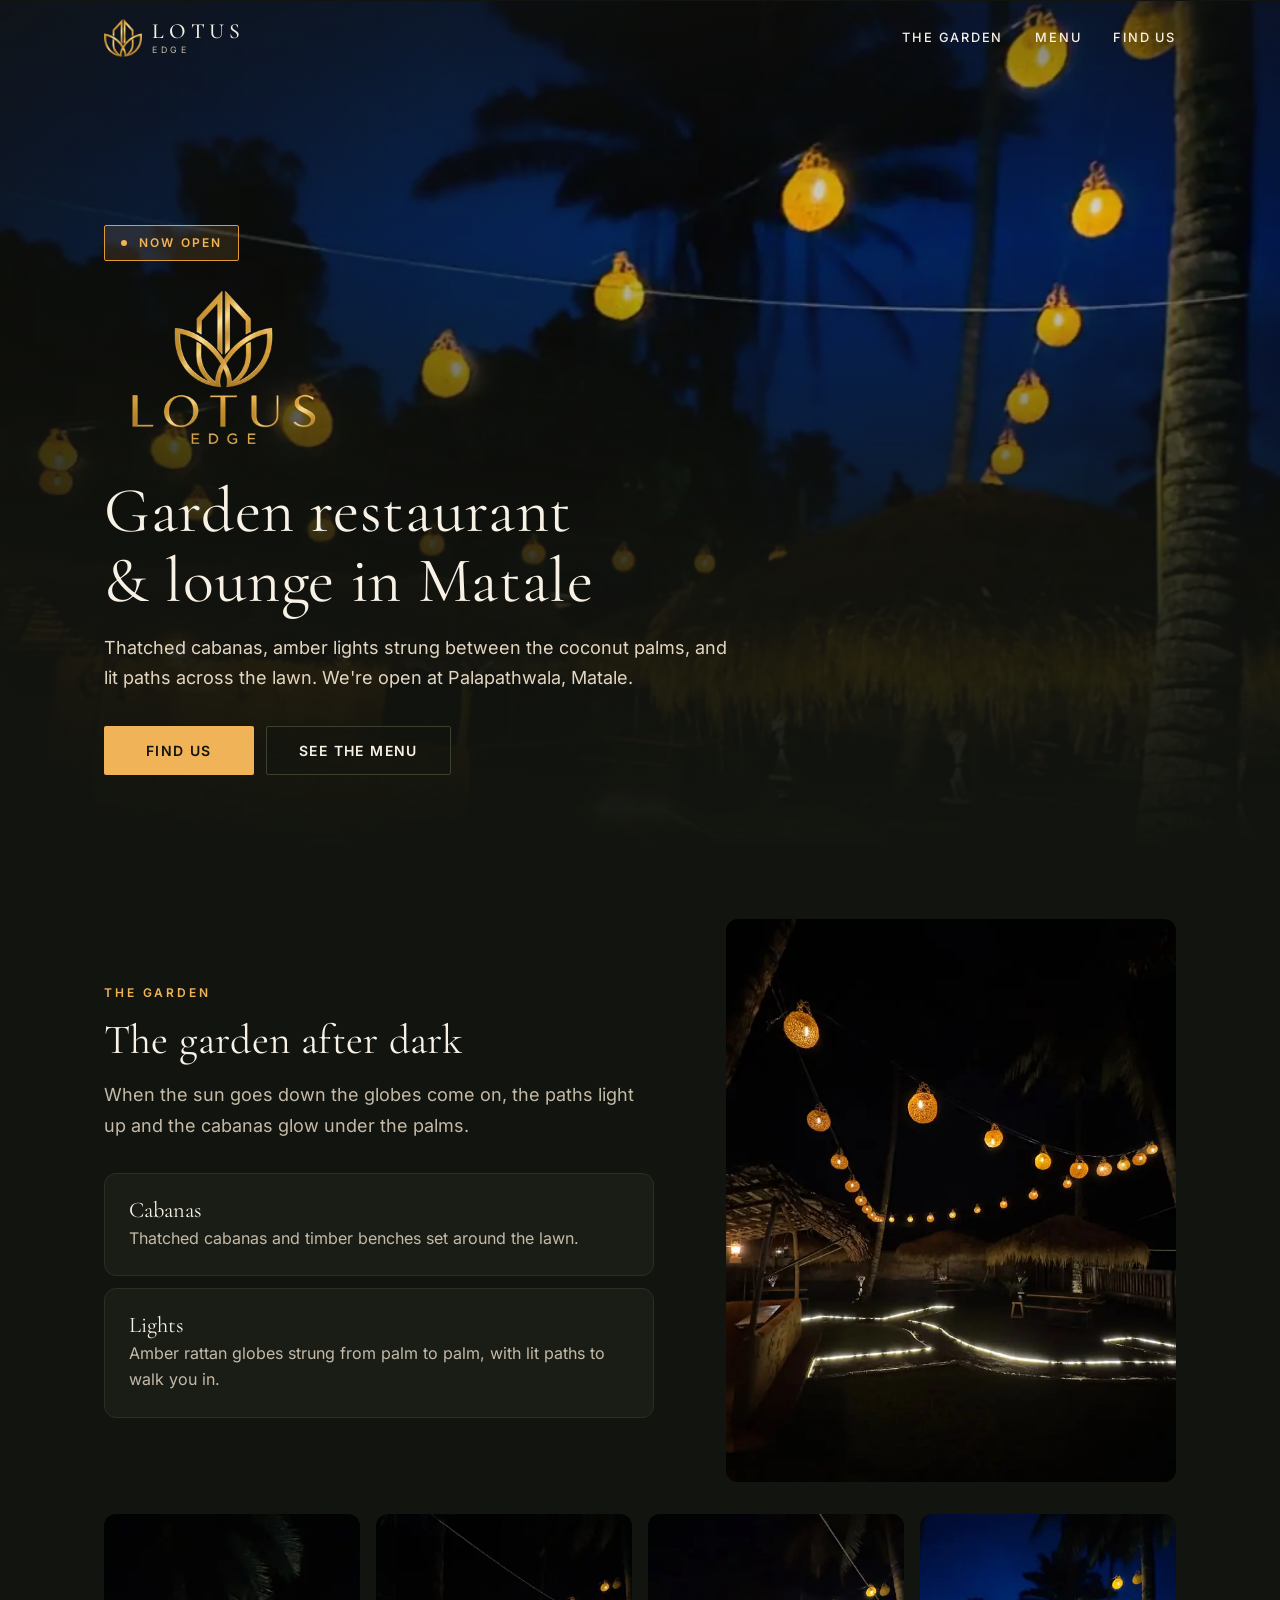
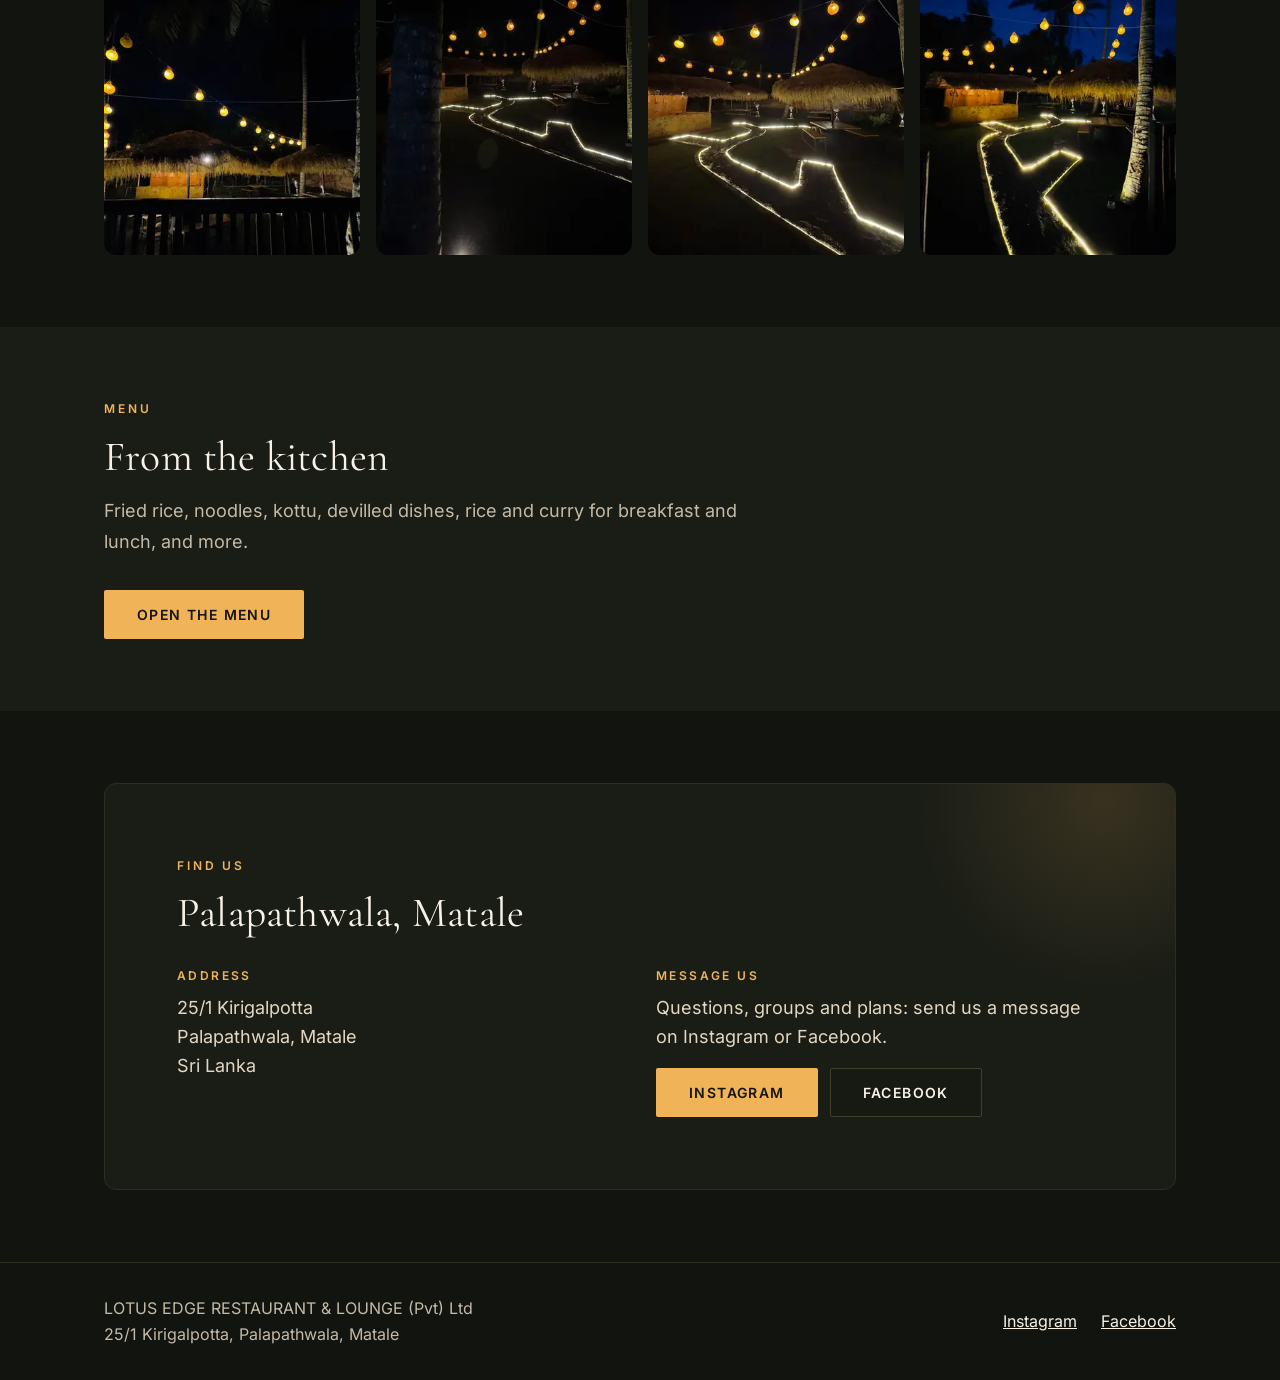
==== commit ff60a77a: "Self-host the two web fonts Cormorant Garamond and Inter (latin subset, variable weight, 86 KB in tw" ====
--- a/index.html
+++ b/index.html
@@ -52,11 +52,8 @@
 
 <link rel="preload" as="image" imagesrcset="images/hero-750.webp 750w, images/hero-1125.webp 1125w" imagesizes="100vw" media="(max-width:719px)" fetchpriority="high">
 <link rel="preload" as="image" href="images/hero-wide.webp" media="(min-width:720px)" fetchpriority="high">
-<link rel="preconnect" href="https://fonts.googleapis.com">
-<link rel="preconnect" href="https://fonts.gstatic.com" crossorigin>
-<!-- Fonts load without blocking first paint. The hero photo is the LCP and must not wait on a third-party stylesheet. -->
-<link rel="preload" as="style" href="https://fonts.googleapis.com/css2?family=Cormorant+Garamond:wght@400;500&amp;family=Inter:wght@400;500;600&amp;display=swap" onload="this.onload=null;this.rel='stylesheet'">
-<noscript><link rel="stylesheet" href="https://fonts.googleapis.com/css2?family=Cormorant+Garamond:wght@400;500&amp;family=Inter:wght@400;500;600&amp;display=swap"></noscript>
+<link rel="preload" as="font" type="font/woff2" href="/fonts/inter-latin.woff2" crossorigin>
+<link rel="preload" as="font" type="font/woff2" href="/fonts/cormorant-garamond-latin.woff2" crossorigin>
 
 <script>document.documentElement.classList.add("js")</script>
 
--- a/site.css
+++ b/site.css
@@ -1,3 +1,8 @@
+/* Fonts, self-hosted (latin subset, variable weight). Same origin as the page: no
+   third-party connections before first paint. Source: Google Fonts, SIL Open Font License. */
+@font-face{font-family:"Cormorant Garamond";font-style:normal;font-weight:400 500;font-display:swap;src:url(/fonts/cormorant-garamond-latin.woff2) format("woff2");unicode-range:U+0000-00FF, U+0131, U+0152-0153, U+02BB-02BC, U+02C6, U+02DA, U+02DC, U+0304, U+0308, U+0329, U+2000-206F, U+20AC, U+2122, U+2191, U+2193, U+2212, U+2215, U+FEFF, U+FFFD}
+@font-face{font-family:"Inter";font-style:normal;font-weight:400 600;font-display:swap;src:url(/fonts/inter-latin.woff2) format("woff2");unicode-range:U+0000-00FF, U+0131, U+0152-0153, U+02BB-02BC, U+02C6, U+02DA, U+02DC, U+0304, U+0308, U+0329, U+2000-206F, U+20AC, U+2122, U+2191, U+2193, U+2212, U+2215, U+FEFF, U+FFFD}
+
 /* =============================================================
    TOKENS. The only place a colour value is written.
    ============================================================= */
@@ -256,3 +261,26 @@
 .dish.sold .price{text-decoration:line-through}
 .soldout{display:inline-block;margin-left:var(--s-1);font-size:.75rem;font-weight:600;letter-spacing:.12em;text-transform:uppercase;color:var(--white-200);border:1px solid var(--slate-600);border-radius:2px;padding:0 6px;vertical-align:2px;white-space:nowrap}
 .menu-foot{margin-top:var(--s-6);display:flex;flex-wrap:wrap;gap:var(--s-2)}
+
+/* ---------- /menu, phone first: one hand, quick scanning ---------- */
+.menu-body .site-header{position:static}             /* only the section bar stays pinned */
+.menu-body .menu-page{padding-block:var(--s-3) var(--s-6)}
+.menu-body .menu-page h1{font-size:var(--step-3)}
+.menu-body .menu-page .lede{font-size:var(--step-0);margin-top:var(--s-1)}
+.menu-body .notice{margin-top:var(--s-3)}
+.menu-body .menu-nav{top:0;padding-block:var(--s-1);margin-bottom:var(--s-2)}
+.menu-body .course{scroll-margin-top:72px}
+.menu-body .menu-grid{gap:var(--s-5)}
+.menu-body .dish{grid-template-columns:minmax(0,1fr) auto;grid-template-areas:"name prices" "desc .";column-gap:var(--s-3);align-items:baseline;padding-block:10px}
+.menu-body .dish-prices,.menu-body .portions{gap:var(--s-2)}
+.menu-body .price,.menu-body .portions span{width:3.4rem}  /* rem: grows with the phone's text size, so prices never spill */
+.menu-body .dish-main{grid-area:name;min-width:0;overflow-wrap:anywhere}
+.menu-body .course-head h2{min-width:0;overflow-wrap:anywhere}
+@media(max-width:767px){.menu-body .menu-grid{grid-template-columns:minmax(0,1fr)}}
+.menu-body .dish-prices{grid-area:prices}
+.menu-body .dish-desc{grid-area:desc;margin:2px 0 0;line-height:1.45}
+@media(min-width:768px){
+  .menu-body .menu-page{padding-block:var(--s-5) var(--s-6)}
+  .menu-body .menu-page h1{font-size:var(--step-4)}
+  .menu-body .menu-grid{gap:var(--s-6) var(--s-6)}
+}
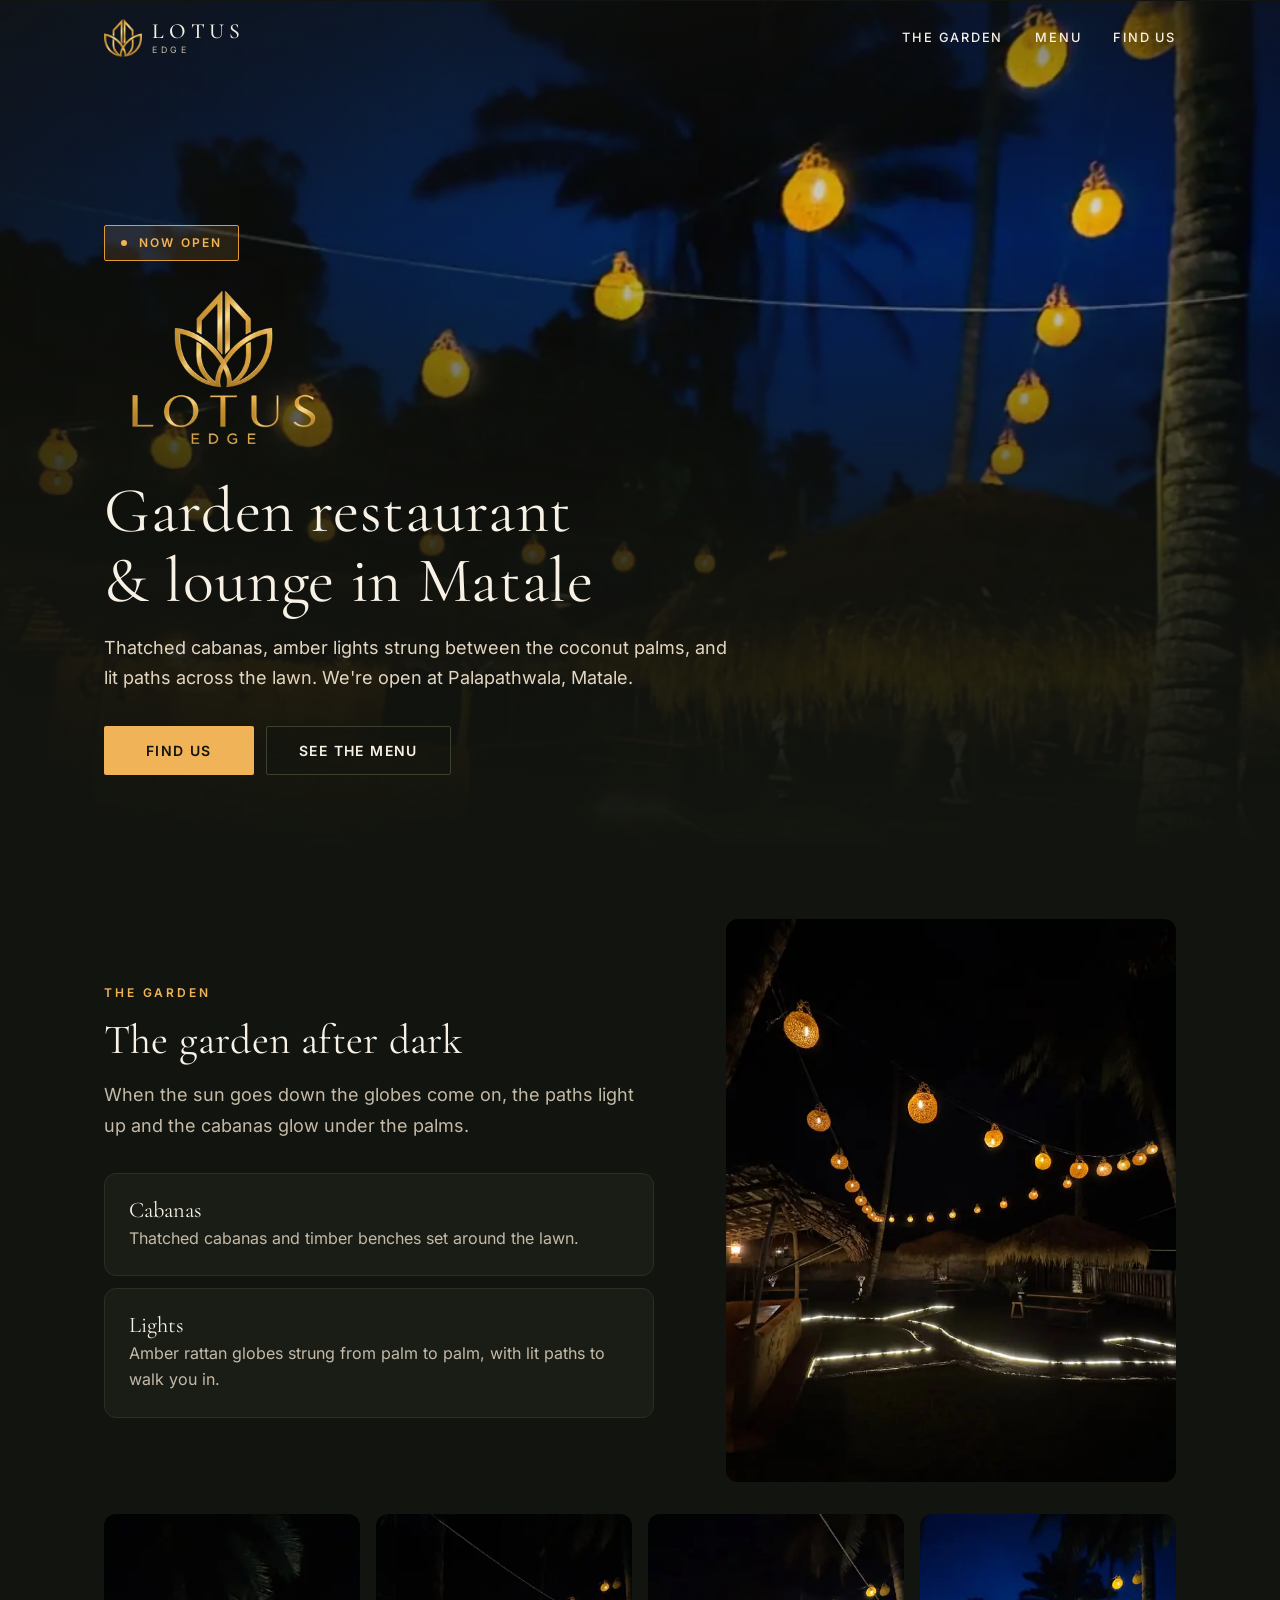
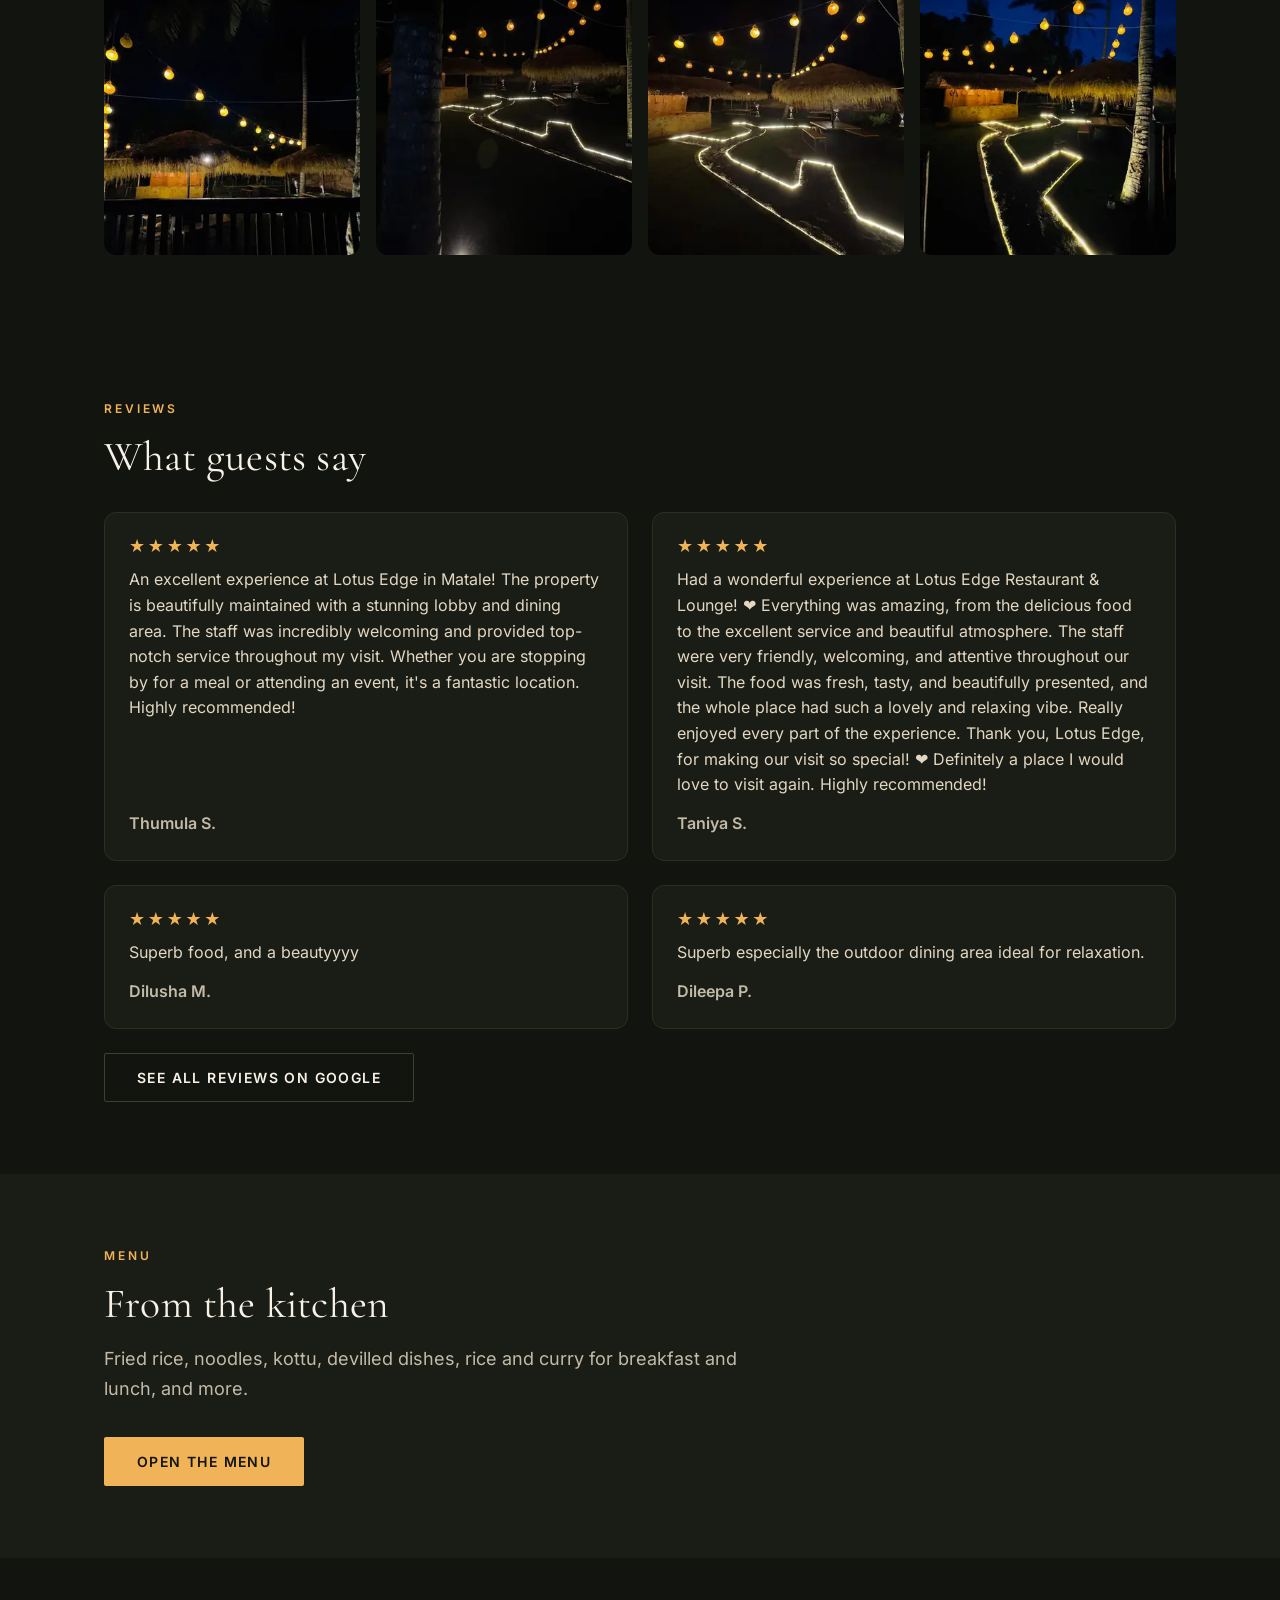
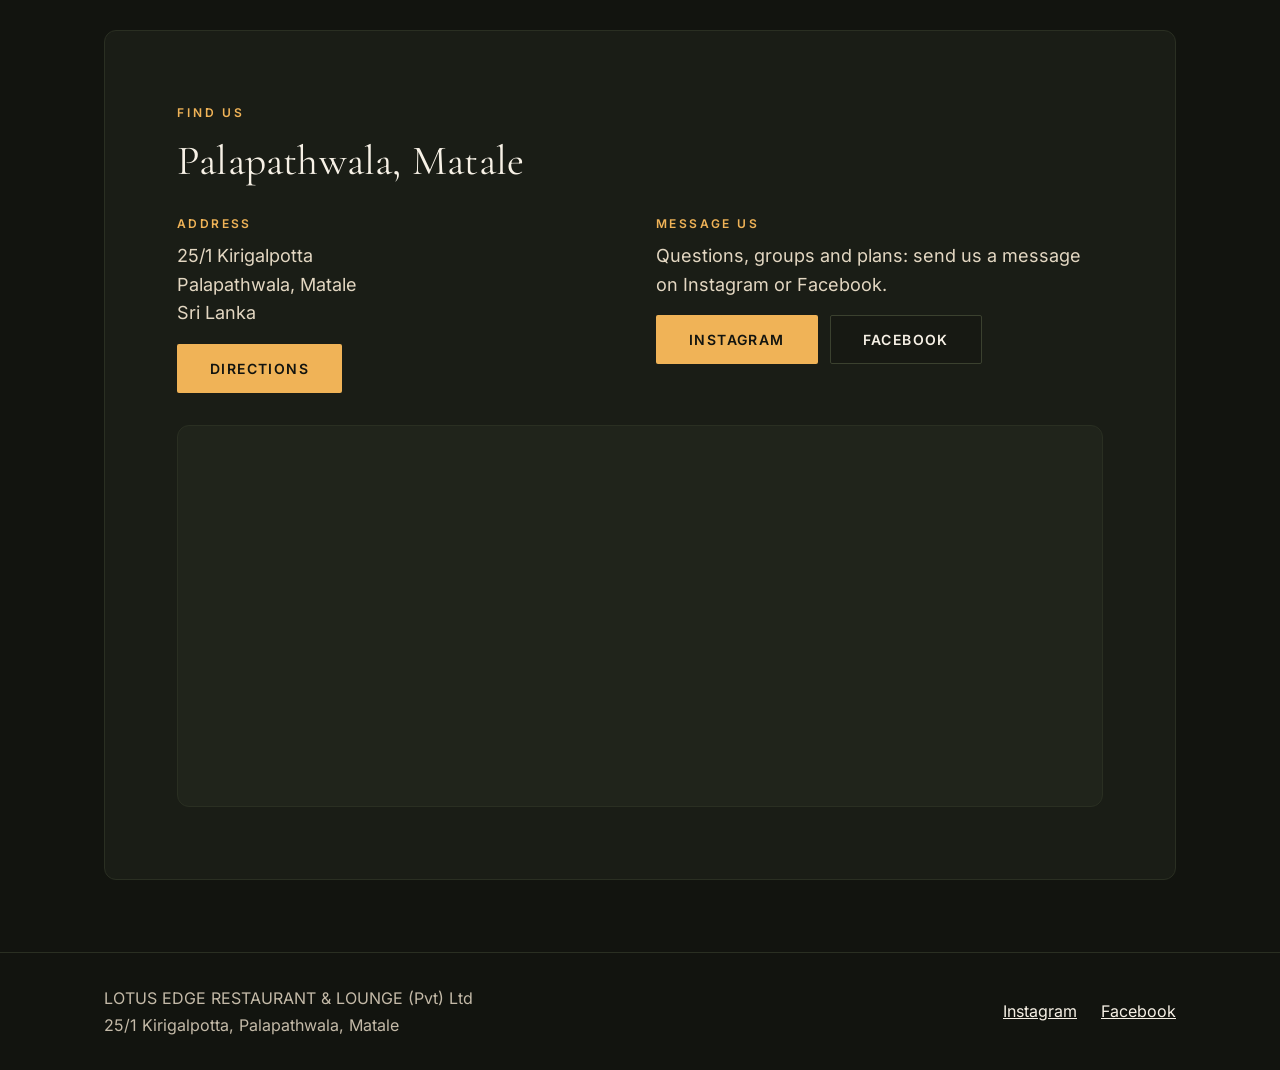
==== commit 2fdc4d1e: "Add Google Maps directions, map and guest reviews - Directions (Find Us and the phone action bar) op" ====
--- a/index.html
+++ b/index.html
@@ -19,7 +19,7 @@
 TRUTH RULE. Everything on this page is confirmed by the client or visible
 in the venue photos. No menu, price, phone, hours or cuisine claim ships
 until it is real. Three commented slots take them when they arrive:
-  DIRECTIONS SLOT   one href, needs the venue's GPS pin
+  DIRECTIONS        filled 2026-10-04 from the Google listing (cid link, pin 7.5144348, 80.6234484)
   PHONE SLOT A/B/C  one block and two hrefs
   MENU              lives at /menu, rendered from the Google Sheet by api/menu.js
 Exact snippets for each live in Projects/LotusEdge/00-DISCOVERY.md,
@@ -71,6 +71,8 @@
   "image":"https://lotusedge.lk/images/og-lotus-edge.jpg",
   "logo":"https://lotusedge.lk/images/icon-512.png",
   "hasMenu":"https://lotusedge.lk/menu",
+  "hasMap":"https://maps.google.com/?cid=8954325034797621839",
+  "geo":{"@type":"GeoCoordinates","latitude":7.5144348,"longitude":80.6234484},
   "address":{
     "@type":"PostalAddress",
     "streetAddress":"25/1 Kirigalpotta, Palapathwala",
@@ -160,6 +162,39 @@
     </div>
   </section>
 
+  <!-- REVIEWS. Built-in copy below; the page script refreshes it from the sheet's "Reviews" tab via /api/reviews. -->
+  <section class="section" id="reviews">
+    <div class="wrap">
+      <p class="eyebrow" data-reveal>Reviews</p>
+      <h2 class="h-sec" data-reveal style="--i:1">What guests say</h2>
+      <div data-reveal style="--i:2">
+        <!-- REVIEWS:START (generated by tools/reviews_html.js from data/reviews.csv) -->
+        <ul class="reviews" id="reviewList" data-sig="186918060">
+          <li class="review"><p class="stars" role="img" aria-label="5 out of 5 stars">★★★★★</p>
+            <blockquote><p>An excellent experience at Lotus Edge in Matale! The property is beautifully maintained with a stunning lobby and dining area. The staff was incredibly welcoming and provided top-notch service throughout my visit. Whether you are stopping by for a meal or attending an event, it&#39;s a fantastic location. Highly recommended!</p></blockquote>
+            <p class="review-by">Thumula S.</p>
+          </li>
+          <li class="review"><p class="stars" role="img" aria-label="5 out of 5 stars">★★★★★</p>
+            <blockquote><p>Had a wonderful experience at Lotus Edge Restaurant &amp; Lounge! ❤️ Everything was amazing, from the delicious food to the excellent service and beautiful atmosphere. The staff were very friendly, welcoming, and attentive throughout our visit. The food was fresh, tasty, and beautifully presented, and the whole place had such a lovely and relaxing vibe. Really enjoyed every part of the experience. Thank you, Lotus Edge, for making our visit so special! ❤️ Definitely a place I would love to visit again. Highly recommended!</p></blockquote>
+            <p class="review-by">Taniya S.</p>
+          </li>
+          <li class="review"><p class="stars" role="img" aria-label="5 out of 5 stars">★★★★★</p>
+            <blockquote><p>Superb food, and a beautyyyy</p></blockquote>
+            <p class="review-by">Dilusha M.</p>
+          </li>
+          <li class="review"><p class="stars" role="img" aria-label="5 out of 5 stars">★★★★★</p>
+            <blockquote><p>Superb especially the outdoor dining area ideal for relaxation.</p></blockquote>
+            <p class="review-by">Dileepa P.</p>
+          </li>
+        </ul>
+        <!-- REVIEWS:END -->
+      </div>
+      <div class="hero-actions" data-reveal style="--i:3">
+        <a class="btn btn-ghost" href="https://maps.google.com/?cid=8954325034797621839">See all reviews on Google</a>
+      </div>
+    </div>
+  </section>
+
   <!-- MENU. The full menu lives at /menu, rendered from the Google Sheet (api/menu.js). -->
   <section class="section" id="menu" style="background:var(--slate-850)">
     <div class="wrap">
@@ -181,7 +216,9 @@
           <div class="fact">
             <h3>Address</h3>
             <address>25/1 Kirigalpotta<br>Palapathwala, Matale<br>Sri Lanka</address>
-            <!-- DIRECTIONS SLOT. One Google Maps link built from the venue's GPS pin. -->
+            <div class="hero-actions">
+              <a class="btn btn-primary" href="https://maps.google.com/?cid=8954325034797621839">Directions</a>
+            </div>
             <!-- PHONE SLOT A. Call and WhatsApp block. -->
           </div>
           <div class="fact">
@@ -194,6 +231,9 @@
             </div>
           </div>
         </div>
+        <div class="map">
+          <iframe src="https://maps.google.com/maps?q=7.5144348,80.6234484&amp;z=16&amp;hl=en&amp;output=embed" title="Map: Lotus Edge, Palapathwala, Matale" width="600" height="360" loading="lazy" referrerpolicy="no-referrer-when-downgrade"></iframe>
+        </div>
       </div>
     </div>
   </section>
@@ -211,9 +251,9 @@
 </footer>
 
 <nav class="actionbar" aria-label="Quick actions">
-  <!-- PHONE SLOT C. This href becomes Call. DIRECTIONS can replace Facebook. -->
-  <a class="primary" href="https://www.instagram.com/lotus__edge">Instagram</a>
-  <a href="https://www.facebook.com/profile.php?id=61594233363684">Facebook</a>
+  <!-- PHONE SLOT C. Instagram becomes Call when the phone number arrives. -->
+  <a class="primary" href="https://maps.google.com/?cid=8954325034797621839">Directions</a>
+  <a href="https://www.instagram.com/lotus__edge">Instagram</a>
 </nav>
 
 <script>
@@ -274,6 +314,27 @@
     setTimeout(function(){if(!ioFired)showAll()},2000);
   }
 
+  /* ---- reviews: refresh the built-in list from the sheet, only if it changed ---- */
+  var list=document.getElementById("reviewList");
+  if(list&&window.fetch){
+    var sig=function(s){var h=5381;for(var i=0;i<s.length;i++)h=((h<<5)+h+s.charCodeAt(i))|0;return String(h>>>0)};
+    fetch("/api/reviews").then(function(r){return r.ok?r.json():null}).then(function(d){
+      if(!d||!d.reviews||!d.reviews.length)return;
+      var s=sig(JSON.stringify(d.reviews));
+      if(s===list.getAttribute("data-sig"))return;
+      list.textContent="";
+      d.reviews.forEach(function(rv){
+        var li=document.createElement("li");li.className="review";
+        if(rv.rating){var st=document.createElement("p");st.className="stars";st.setAttribute("role","img");
+          st.setAttribute("aria-label",rv.rating+" out of 5 stars");st.textContent=new Array(rv.rating+1).join("★");li.appendChild(st)}
+        var bq=document.createElement("blockquote"),p=document.createElement("p");p.textContent=rv.text;bq.appendChild(p);li.appendChild(bq);
+        var by=document.createElement("p");by.className="review-by";by.textContent=rv.name;li.appendChild(by);
+        list.appendChild(li);
+      });
+      list.setAttribute("data-sig",s);
+    }).catch(function(){});
+  }
+
   /* ---- lantern, desktop pointers only ---- */
   if(!reduce&&window.matchMedia("(pointer:fine)").matches){
     var hero=document.querySelector(".hero"),lamp=document.getElementById("lantern"),tick=false;
--- a/site.css
+++ b/site.css
@@ -284,3 +284,18 @@
   .menu-body .menu-page h1{font-size:var(--step-4)}
   .menu-body .menu-grid{gap:var(--s-6) var(--s-6)}
 }
+
+/* ---------- reviews ---------- */
+.reviews{list-style:none;margin:var(--s-5) 0 0;padding:0;display:grid;gap:var(--s-3)}
+@media(min-width:768px){.reviews{grid-template-columns:repeat(2,1fr);gap:var(--s-4)}}
+.review{background:var(--slate-850);border:1px solid var(--slate-700);border-radius:var(--radius);padding:var(--s-4);display:flex;flex-direction:column;gap:var(--s-2)}
+.review .stars{color:var(--gold-300);letter-spacing:.15em;font-size:var(--step-1);line-height:1}
+.review blockquote{margin:0}
+.review blockquote p{color:var(--white-200);line-height:1.6}
+.review-by{margin-top:auto;color:var(--muted);font-weight:600;font-size:var(--step-0)}
+#reviews .hero-actions{margin-top:var(--s-4)}
+
+/* ---------- map ---------- */
+.map{margin-top:var(--s-5);border-radius:var(--radius);overflow:hidden;border:1px solid var(--slate-700);background:var(--slate-800)}
+.map iframe{display:block;width:100%;height:320px;border:0}
+@media(min-width:768px){.map iframe{height:380px}}
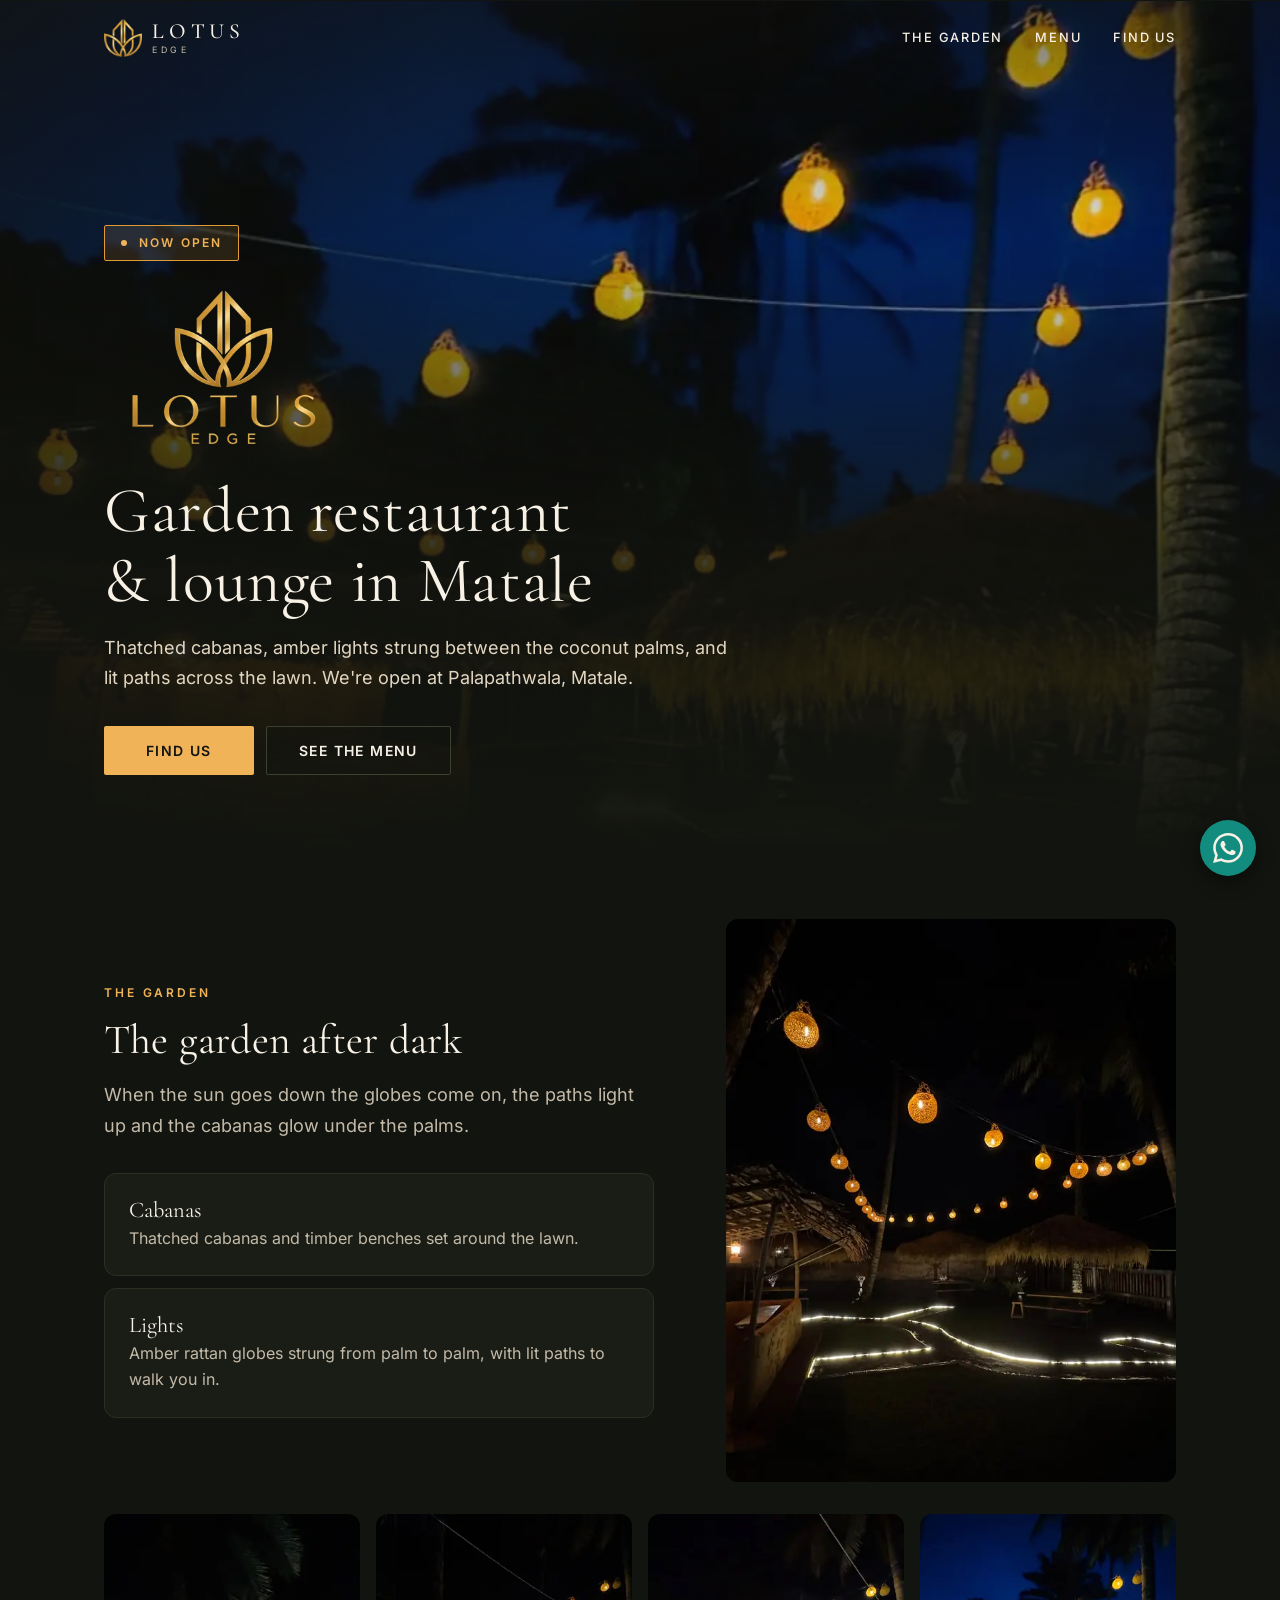
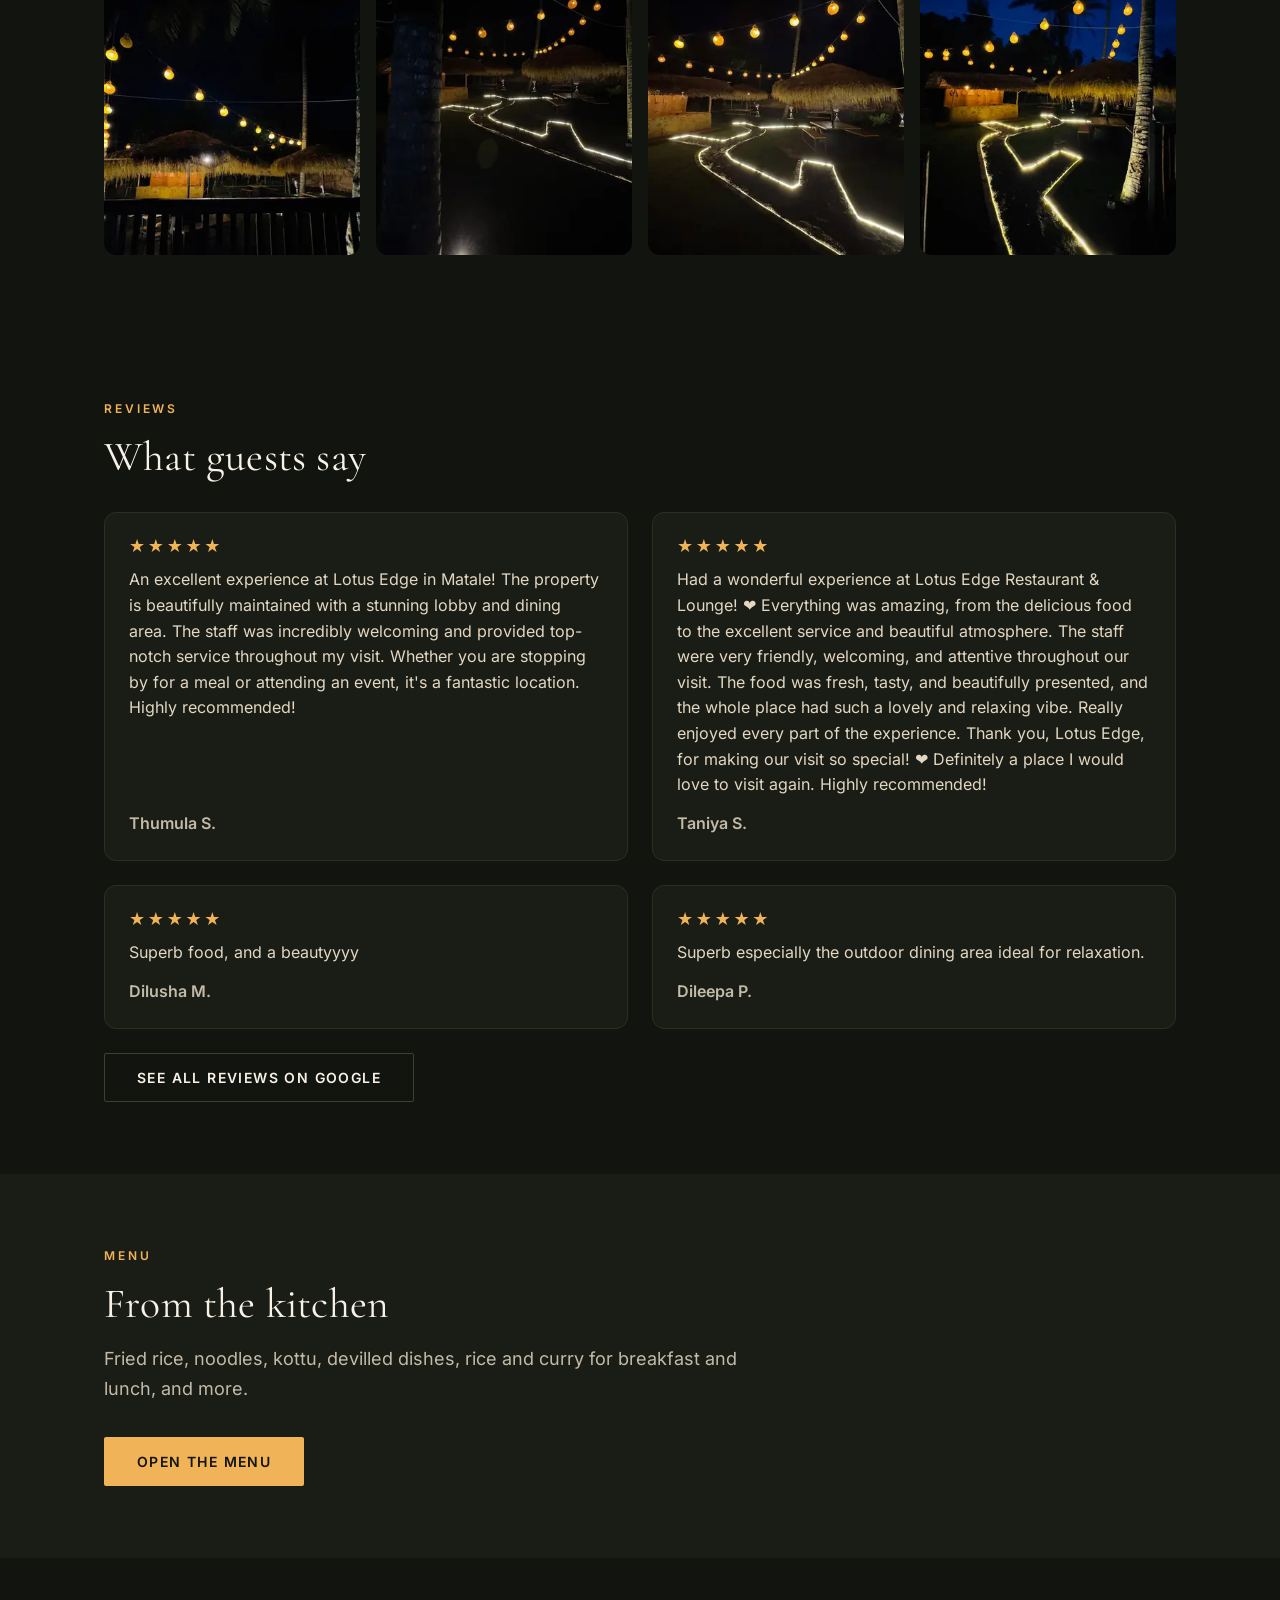
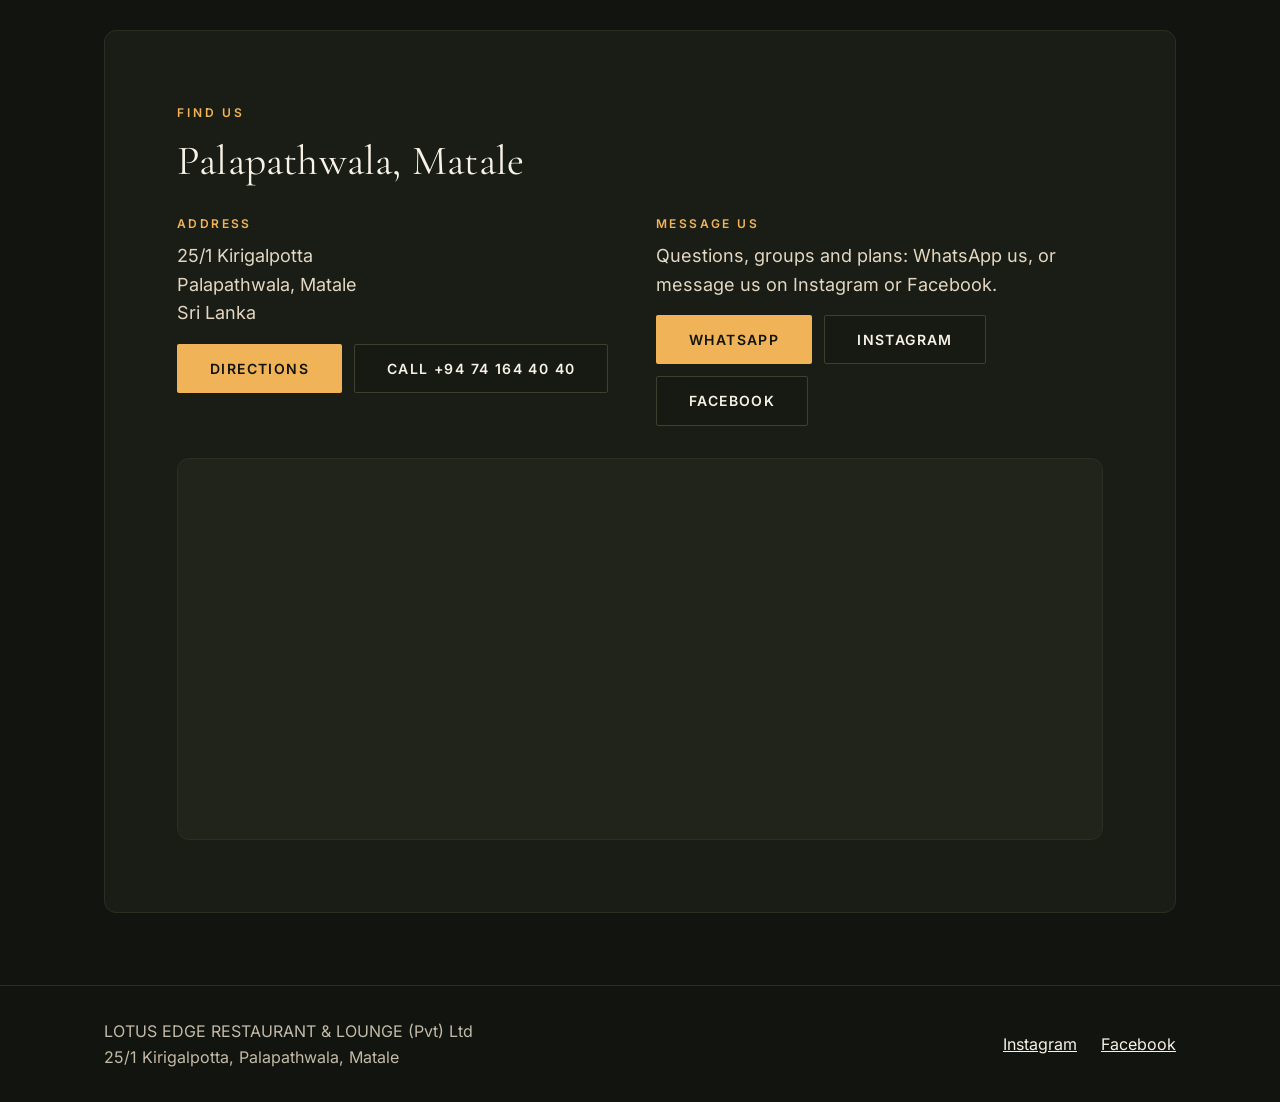
==== commit 830f71e4: "Add phone and an animated WhatsApp button +94 74 164 40 40: Call button in Find Us, WhatsApp leads "" ====
--- a/index.html
+++ b/index.html
@@ -20,7 +20,7 @@
 in the venue photos. No menu, price, phone, hours or cuisine claim ships
 until it is real. Three commented slots take them when they arrive:
   DIRECTIONS        filled 2026-10-04 from the Google listing (cid link, pin 7.5144348, 80.6234484)
-  PHONE SLOT A/B/C  one block and two hrefs
+  PHONE             filled 2026-10-10: +94 74 164 40 40, call + WhatsApp + floating WhatsApp button
   MENU              lives at /menu, rendered from the Google Sheet by api/menu.js
 Exact snippets for each live in Projects/LotusEdge/00-DISCOVERY.md,
 "Handover". Add telephone to the JSON-LD at the same time as the phone.
@@ -71,6 +71,7 @@
   "image":"https://lotusedge.lk/images/og-lotus-edge.jpg",
   "logo":"https://lotusedge.lk/images/icon-512.png",
   "hasMenu":"https://lotusedge.lk/menu",
+  "telephone":"+94741644040",
   "hasMap":"https://maps.google.com/?cid=8954325034797621839",
   "geo":{"@type":"GeoCoordinates","latitude":7.5144348,"longitude":80.6234484},
   "address":{
@@ -218,15 +219,15 @@
             <address>25/1 Kirigalpotta<br>Palapathwala, Matale<br>Sri Lanka</address>
             <div class="hero-actions">
               <a class="btn btn-primary" href="https://maps.google.com/?cid=8954325034797621839">Directions</a>
+              <a class="btn btn-ghost" href="tel:+94741644040">Call +94 74 164 40 40</a>
             </div>
-            <!-- PHONE SLOT A. Call and WhatsApp block. -->
           </div>
           <div class="fact">
             <h3>Message us</h3>
-            <p>Questions, groups and plans: send us a message on Instagram or Facebook.</p>
+            <p>Questions, groups and plans: WhatsApp us, or message us on Instagram or Facebook.</p>
             <div class="hero-actions">
-              <!-- PHONE SLOT B. This href becomes WhatsApp. -->
-              <a class="btn btn-primary" href="https://www.instagram.com/lotus__edge">Instagram</a>
+              <a class="btn btn-primary" href="https://wa.me/94741644040?text=Hi%20Lotus%20Edge%21">WhatsApp</a>
+              <a class="btn btn-ghost" href="https://www.instagram.com/lotus__edge">Instagram</a>
               <a class="btn btn-ghost" href="https://www.facebook.com/profile.php?id=61594233363684">Facebook</a>
             </div>
           </div>
@@ -251,10 +252,11 @@
 </footer>
 
 <nav class="actionbar" aria-label="Quick actions">
-  <!-- PHONE SLOT C. Instagram becomes Call when the phone number arrives. -->
-  <a class="primary" href="https://maps.google.com/?cid=8954325034797621839">Directions</a>
-  <a href="https://www.instagram.com/lotus__edge">Instagram</a>
+  <a class="primary" href="tel:+94741644040">Call</a>
+  <a href="https://maps.google.com/?cid=8954325034797621839">Directions</a>
 </nav>
+
+<a class="wa-fab" href="https://wa.me/94741644040?text=Hi%20Lotus%20Edge%21" aria-label="Chat with Lotus Edge on WhatsApp"><svg viewBox="0 0 24 24" fill="currentColor" aria-hidden="true"><path d="M17.472 14.382c-.297-.149-1.758-.867-2.03-.967-.273-.099-.471-.148-.67.15-.197.297-.767.966-.94 1.164-.173.199-.347.223-.644.075-.297-.15-1.255-.463-2.39-1.475-.883-.788-1.48-1.761-1.653-2.059-.173-.297-.018-.458.13-.606.134-.133.298-.347.446-.52.149-.174.198-.298.298-.497.099-.198.05-.371-.025-.52-.075-.149-.669-1.612-.916-2.207-.242-.579-.487-.5-.669-.51-.173-.008-.371-.01-.57-.01-.198 0-.52.074-.792.372-.272.297-1.04 1.016-1.04 2.479 0 1.462 1.065 2.875 1.213 3.074.149.198 2.096 3.2 5.077 4.487.709.306 1.262.489 1.694.625.712.227 1.36.195 1.871.118.571-.085 1.758-.719 2.006-1.413.248-.694.248-1.289.173-1.413-.074-.124-.272-.198-.57-.347m-5.421 7.403h-.004a9.87 9.87 0 01-5.031-1.378l-.361-.214-3.741.982.998-3.648-.235-.374a9.86 9.86 0 01-1.51-5.26c.001-5.45 4.436-9.884 9.888-9.884 2.64 0 5.122 1.03 6.988 2.898a9.825 9.825 0 012.893 6.994c-.003 5.45-4.437 9.884-9.885 9.884m8.413-18.297A11.815 11.815 0 0012.05 0C5.495 0 .16 5.335.157 11.892c0 2.096.547 4.142 1.588 5.945L.057 24l6.305-1.654a11.882 11.882 0 005.683 1.448h.005c6.554 0 11.89-5.335 11.893-11.893a11.821 11.821 0 00-3.48-8.413z"/></svg></a>
 
 <script>
 (function(){
@@ -287,9 +289,9 @@
     });
   }
 
-  /* ---- header ---- */
+  /* ---- header, and the WhatsApp button once the hero buttons are passed (phones) ---- */
   var header=document.getElementById("header");
-  var onScroll=function(){header.classList.toggle("stuck",window.scrollY>40)};
+  var onScroll=function(){header.classList.toggle("stuck",window.scrollY>40);root.classList.toggle("fab-on",window.scrollY>160||innerWidth>=900)};
   onScroll(); addEventListener("scroll",onScroll,{passive:true});
 
   /* ---- reveals. Content is never gated behind an animation: on-screen
--- a/site.css
+++ b/site.css
@@ -299,3 +299,21 @@
 .map{margin-top:var(--s-5);border-radius:var(--radius);overflow:hidden;border:1px solid var(--slate-700);background:var(--slate-800)}
 .map iframe{display:block;width:100%;height:320px;border:0}
 @media(min-width:768px){.map iframe{height:380px}}
+
+/* ---------- floating WhatsApp button ---------- */
+/* #128C7E is WhatsApp's own dark green: icon 3.8:1 on it, button 4.5:1 on the page (the bright
+   #25D366 gives the white icon only 2:1). Two pulses then still: under 5 s, so no pause control needed. */
+:root{--whatsapp:#128C7E}
+.wa-fab{position:fixed;right:16px;bottom:calc(var(--bar) + 16px + env(safe-area-inset-bottom));z-index:60;width:56px;height:56px;border-radius:50%;
+  background:var(--whatsapp);color:var(--white-50);display:grid;place-items:center;isolation:isolate;
+  box-shadow:0 6px 18px rgba(0,0,0,.45);transition:transform .35s var(--ease),opacity .35s var(--ease),visibility .35s}
+.wa-fab svg{width:30px;height:30px}
+.wa-fab::before{content:"";position:absolute;inset:0;border-radius:50%;background:var(--whatsapp);z-index:-1;opacity:0}
+.fab-on .wa-fab::before{animation:wa-pulse 2s ease-out .5s 2}
+/* Phones: hidden until the visitor scrolls past the hero buttons, so it never sits on them. */
+@media(max-width:899px){html.js:not(.fab-on) .wa-fab{opacity:0;visibility:hidden;transform:translateY(24px) scale(.6)}}
+.wa-fab:hover{transform:scale(1.06)}
+.wa-fab:focus-visible{border-radius:50%;outline-offset:4px}
+@keyframes wa-pulse{0%{transform:scale(1);opacity:.55}100%{transform:scale(1.7);opacity:0}}
+@media(max-width:899px){body{padding-bottom:calc(var(--bar) + 88px)}}  /* footer clear of bar + button */
+@media(min-width:900px){.wa-fab{right:24px;bottom:24px}}
